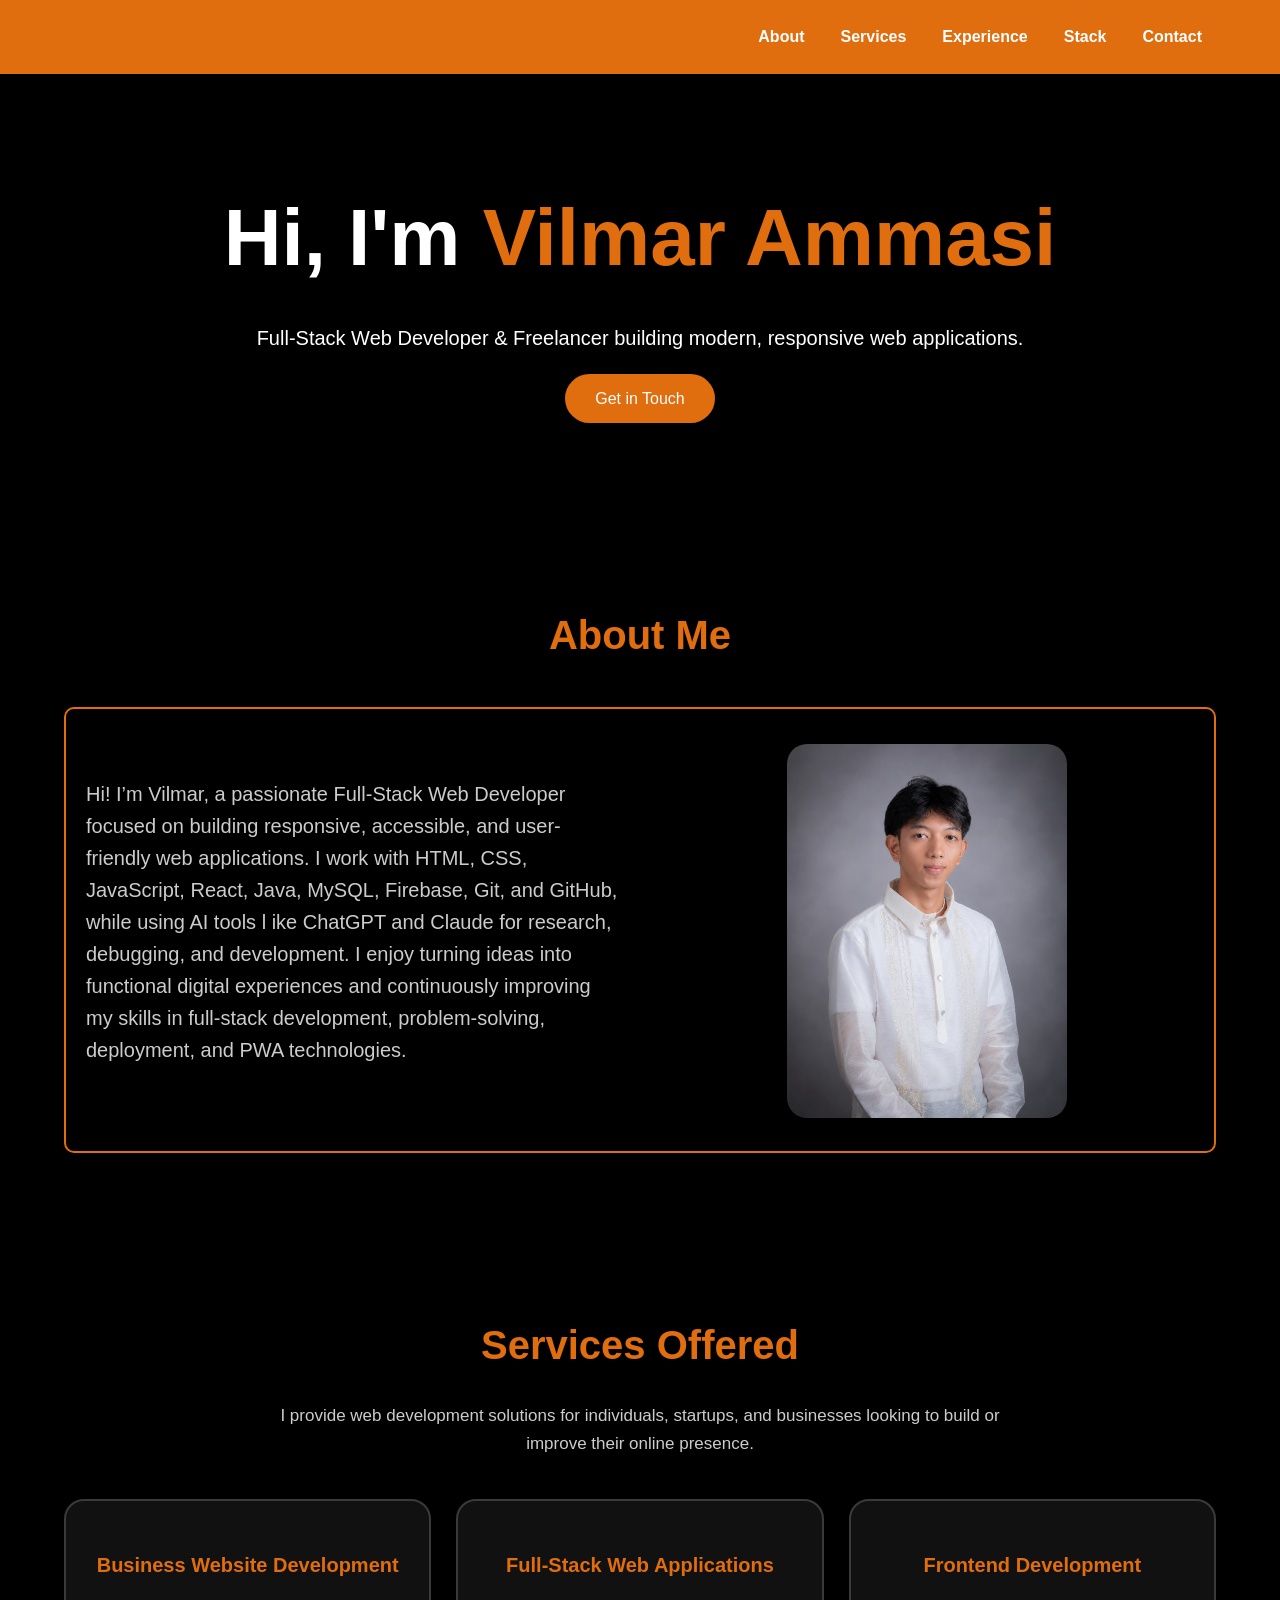
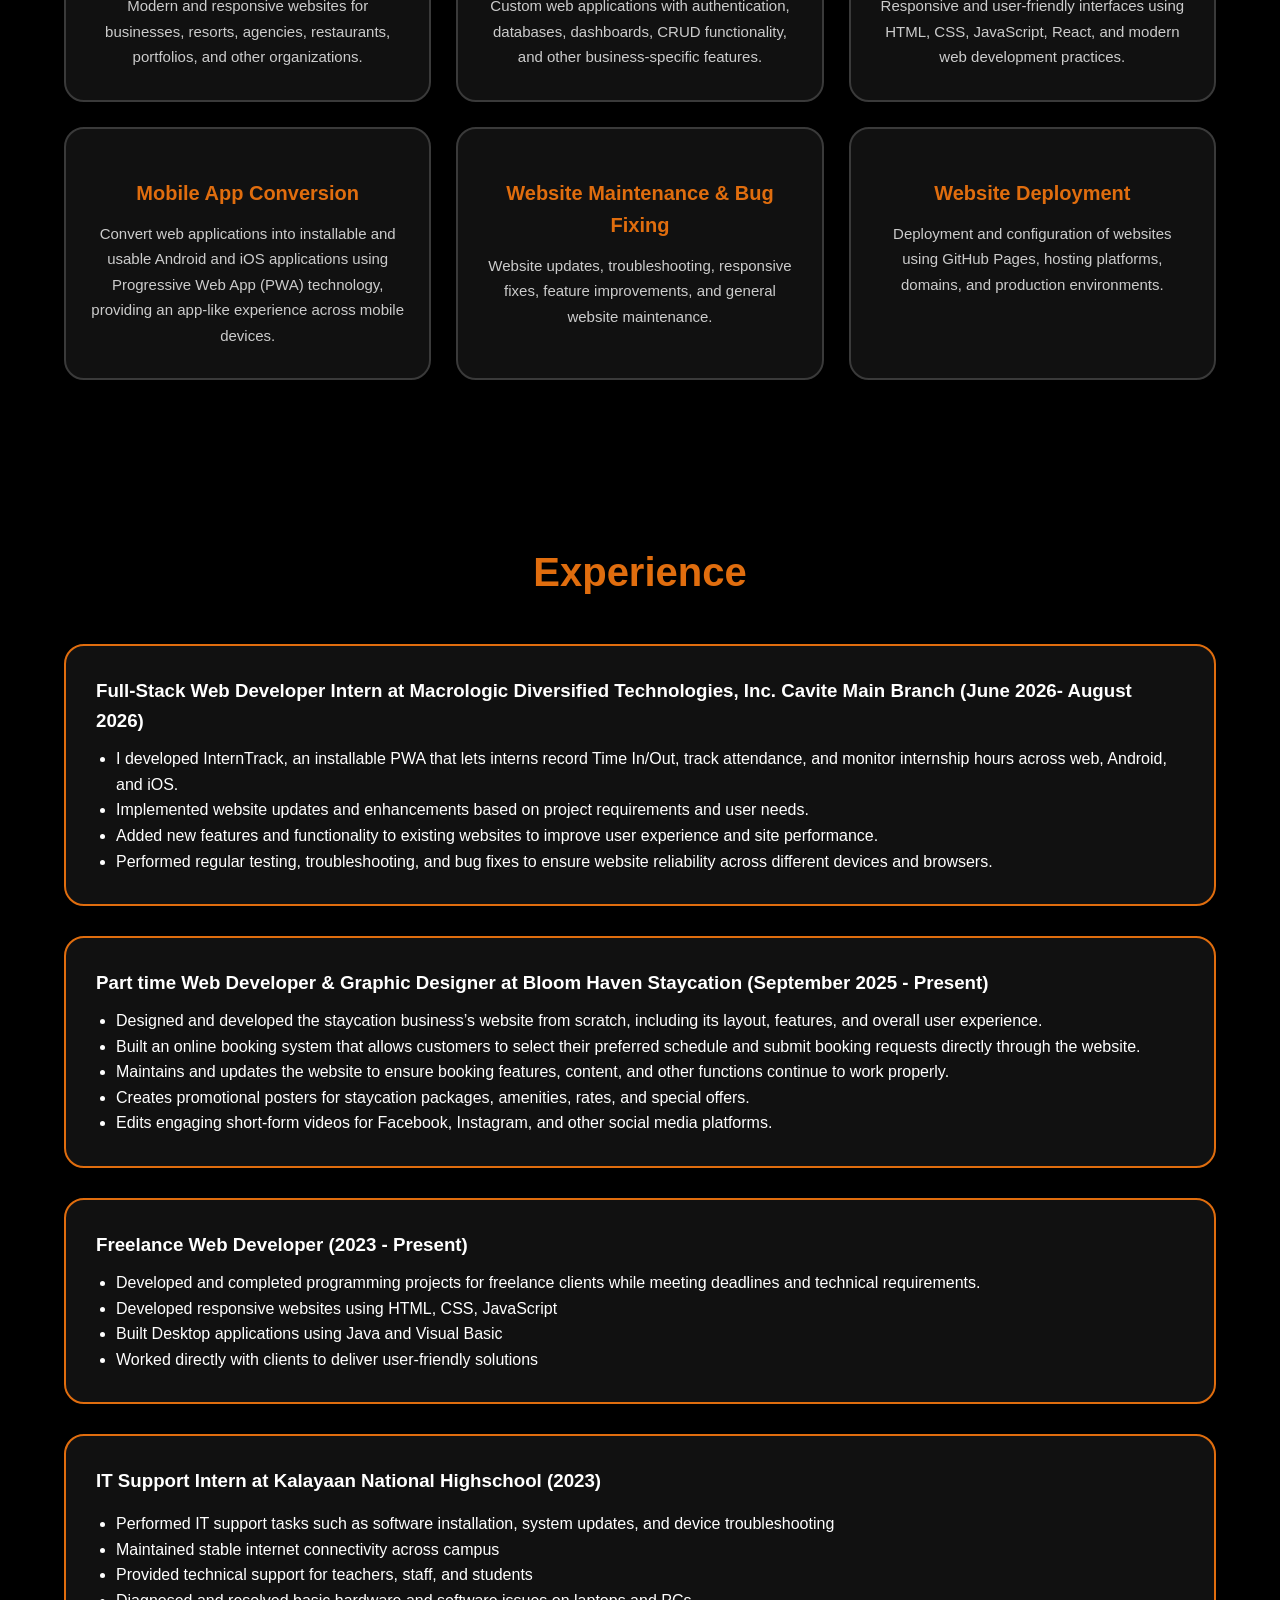
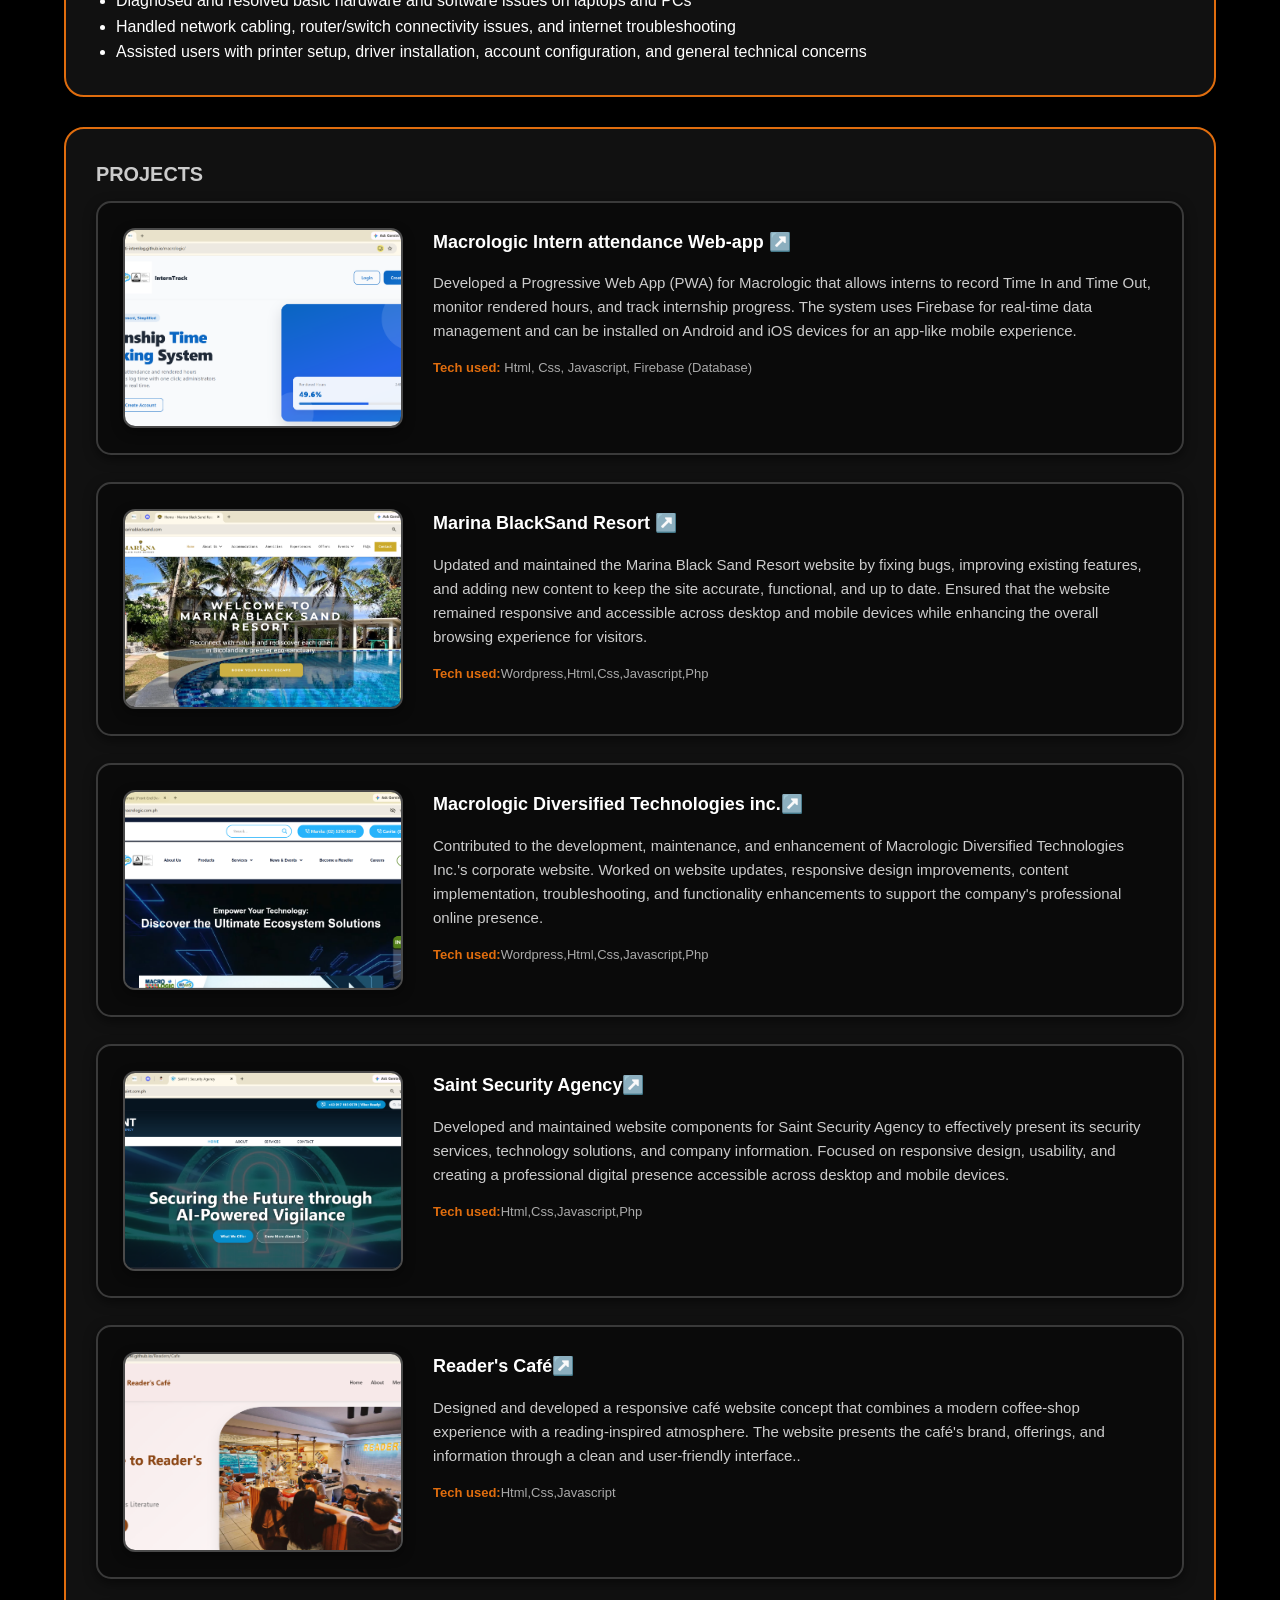
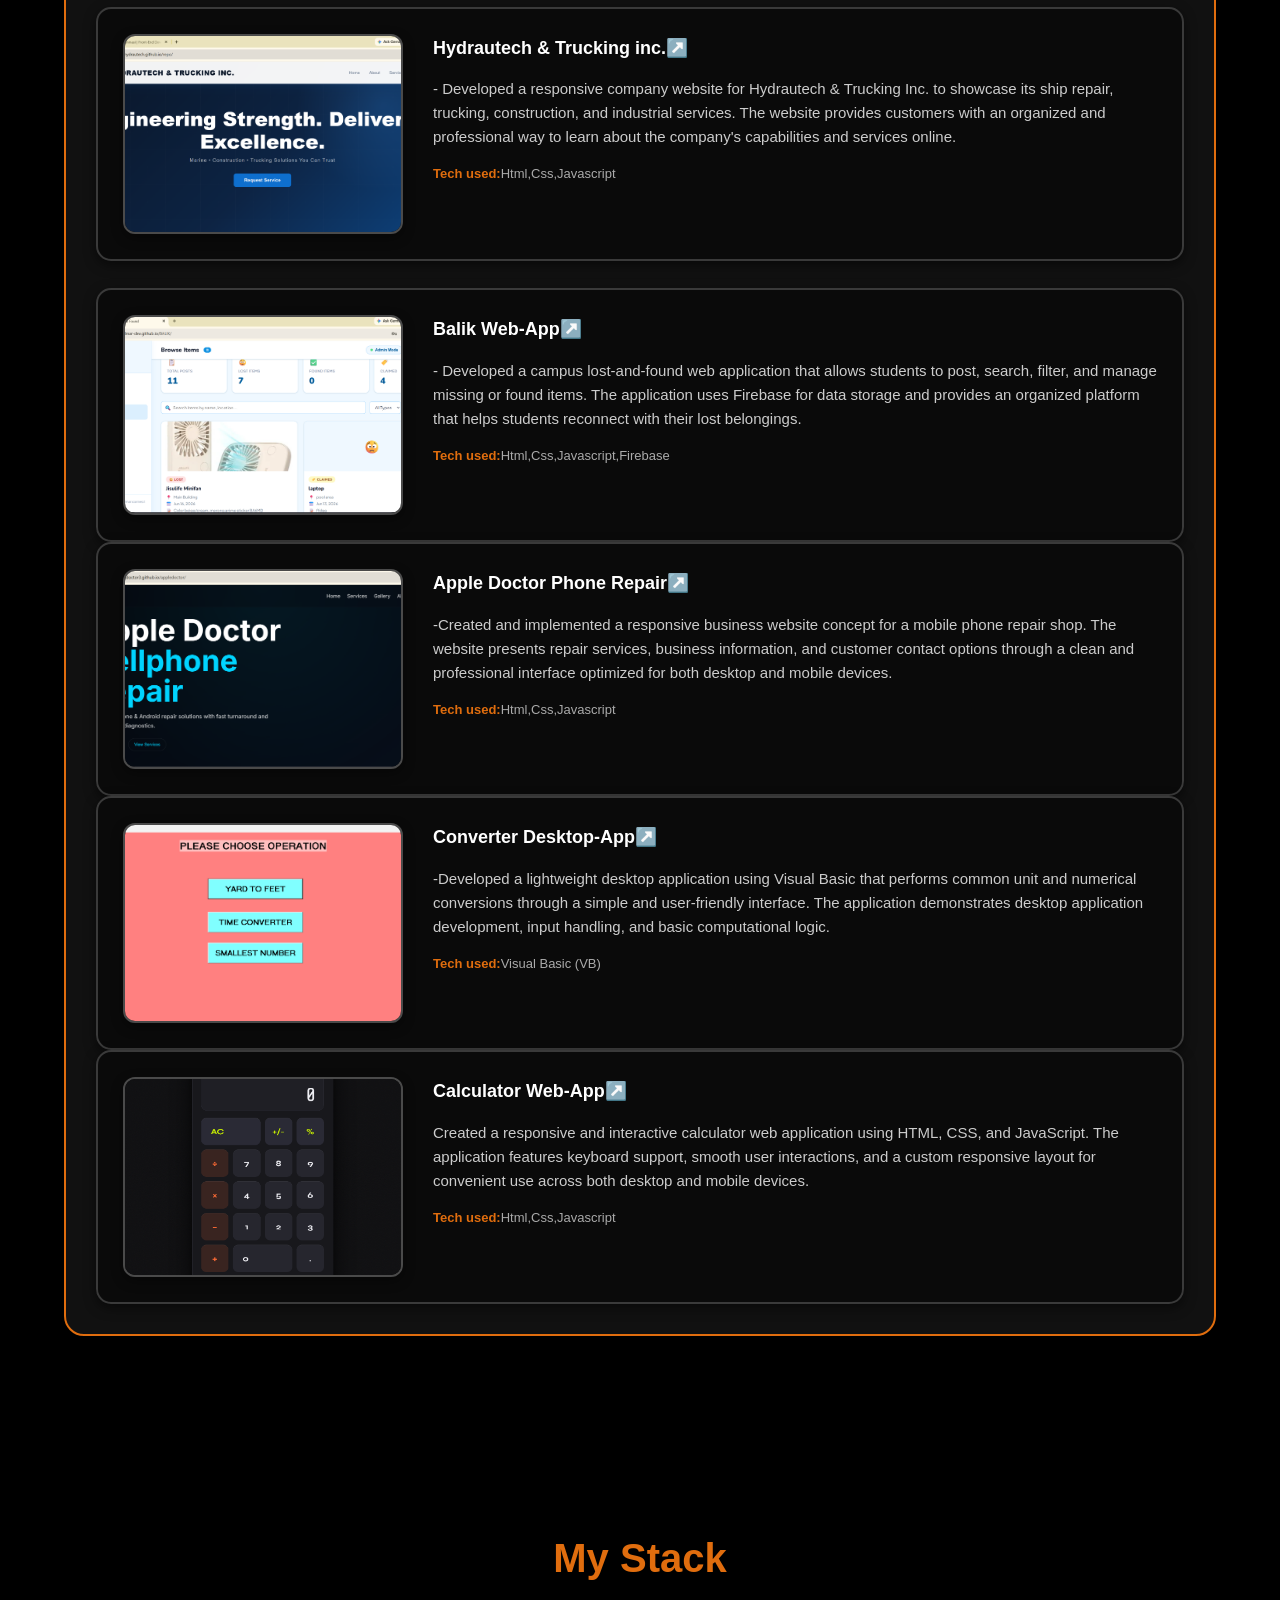
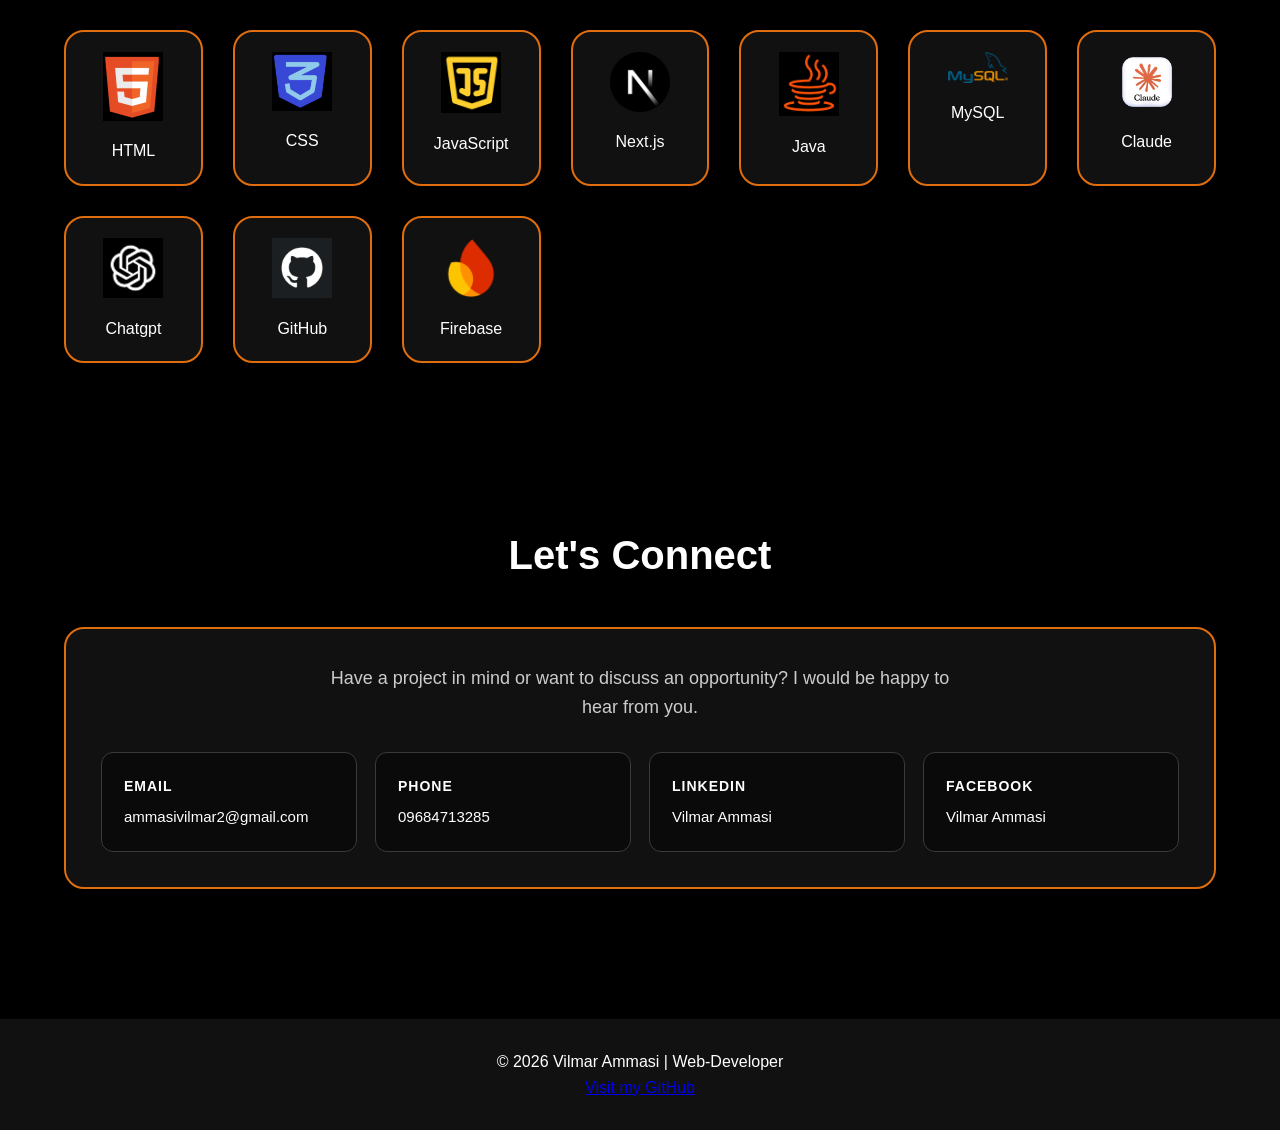
==== index.html @ 22d3e91c "Update index.html" ====
<!DOCTYPE html>
<html lang="en">
<head>
  <meta charset="UTF-8">
  <meta name="viewport" content="width=device-width, initial-scale=1.0">
  <title>Vilmar Ammasi | Full-Stack Web Developer</title>
 <link rel="icon" type="image/png" href="img/favicon1.png"> 

  
  
  <link rel="stylesheet" href="landing.css">




</head>
<body>


<nav>
  <div class="container">
    <button class="menu-toggle" type="button" aria-expanded="false" aria-controls="primary-navigation" aria-label="Open navigation menu">
      <span></span>
      <span></span>
      <span></span>
    </button>

    <ul class="nav-links" id="primary-navigation">
      <li><a href="#about">About</a></li>
      <li> <a href="#services">Services</a></li>
      <li><a href="#experience">Experience</a></li>
      <li><a href="#stack">Stack</a></li>
      <li><a href="#contact">Contact</a></li>
    </ul>
  </div>
</nav>


<section class="hero">
  <div class="container">
    <h1>Hi, I'm <span>Vilmar Ammasi</span></h1>
    <p>
      Full-Stack Web Developer & Freelancer building modern,
      responsive web applications.
    </p>
     <a href="https://mail.google.com/mail/?view=cm&amp;fs=1&amp;to=ammasivilmar2@gmail.com"
       target="_blank"
       rel="noopener noreferrer"
       class="btn">
       Get in Touch
    </a>
  </div>
</section>

<!-- ABOUT -->
<section id="about">
  <div class="container">
    <h2 class="section-title">About Me</h2>

    <div class="about-content">
      <div>
        <p class="intro">
        Hi! I’m Vilmar, a passionate Full-Stack Web Developer focused on building responsive, accessible, and user-friendly 
          web applications. I work with HTML, CSS, JavaScript, React, Java, MySQL, Firebase, Git, and GitHub, while using AI tools l
          ike ChatGPT and Claude for research, debugging, and development. I enjoy turning ideas into functional digital experiences and 
          continuously improving my skills in full-stack development, problem-solving, deployment, and PWA technologies.

        </p>
        <p class="intro">
         <!-- I enjoy solving problems and turning ideas into interactive
          digital experiences. -->
        </p>
      </div>

      <div>
       <!--  <img src="img/obra.jpg" alt="Vilmar"> -->
        
         <img src="img/formalmaayos.png" alt="Vilmar"> 

        
      </div>
    </div>

  </div>  
</section>






<section id="services">
  <div class="container">
    <h2 class="section-title">Services Offered</h2>

    <p class="services-intro">
      I provide web development solutions for individuals, startups, and
      businesses looking to build or improve their online presence.
    </p>

    <div class="services-grid">

      <div class="service-card">
        <div class="service-icon"></div>
        <h3>Business Website Development</h3>
        <p>
          Modern and responsive websites for businesses, resorts, agencies,
          restaurants, portfolios, and other organizations.
        </p>
      </div>

      <div class="service-card">
        <div class="service-icon"></div>
        <h3>Full-Stack Web Applications</h3>
        <p>
          Custom web applications with authentication, databases, dashboards,
          CRUD functionality, and other business-specific features.
        </p>
      </div>

      <div class="service-card">
        <div class="service-icon">  </div>
        <h3>Frontend Development</h3>
        <p>
          Responsive and user-friendly interfaces using HTML, CSS,
          JavaScript, React, and modern web development practices.
        </p>
      </div>

      <div class="service-card">
        <div class="service-icon"></div>
        <h3>Mobile App Conversion</h3>
        <p>
          Convert web applications into installable and usable Android and iOS
           applications using Progressive Web App (PWA) technology, providing an app-like 
           experience across mobile devices.
        </p>
      </div>

      <div class="service-card">
        <div class="service-icon"></div>
        <h3>Website Maintenance & Bug Fixing</h3>
        <p>
          Website updates, troubleshooting, responsive fixes, feature
          improvements, and general website maintenance.
        </p>
      </div>

      <div class="service-card">
        <div class="service-icon"></div>
        <h3>Website Deployment</h3>
        <p>
          Deployment and configuration of websites using GitHub Pages,
          hosting platforms, domains, and production environments.
        </p>
      </div>

    </div>
  </div>
</section>


















  

<!-- EXPERIENCE -->
<section id="experience">
  <div class="container">
    <h2 class="section-title">Experience</h2>




     <div class="card">
      <h3> Full-Stack Web Developer Intern at Macrologic Diversified Technologies, Inc. Cavite Main Branch (June 2026- August 2026)</h3>
      <ul>
        <li>I developed InternTrack, an installable PWA that lets interns record Time In/Out, track attendance, and monitor internship hours across web, Android, and iOS.
</li>
        <li>Implemented website updates and enhancements based on project requirements and user needs.</li>
        <li>Added new features and functionality to existing websites to improve user experience and site performance.</li>
        <li>Performed regular testing, troubleshooting, and bug fixes to ensure website reliability across different devices and browsers.</li>
        
      </ul>
    </div>






     <div class="card">
      <h3>Part time Web Developer & Graphic Designer at Bloom Haven Staycation (September 2025 - Present)</h3>
      <ul>

        <li>Designed and developed the staycation business’s website from scratch, including its layout, features, and overall user experience. </li>
        <li> Built an online booking system that allows customers to select their preferred schedule and submit booking requests directly through the website.</li>
        <li>Maintains and updates the website to ensure booking features, content, and other functions continue to work properly.</li>
        <li> Creates promotional posters for staycation packages, amenities, rates, and special offers.</li>
        <li>Edits engaging short-form videos for Facebook, Instagram, and other social media platforms.</li>
      
      </ul>
    </div>

    

    <div class="card">
      <h3>Freelance Web Developer (2023 - Present)</h3>
      <ul>
        <li> Developed and completed programming projects  for 
          freelance clients while meeting deadlines and technical requirements.</li>
        <li>Developed responsive websites using HTML, CSS, JavaScript</li>
        <li>Built Desktop applications using Java and Visual Basic</li>
        <li>Worked directly with clients to deliver user-friendly solutions</li>
      </ul>
    </div>

    <div class="card">
      <h3>IT Support Intern at Kalayaan National Highschool (2023)</h3>
    <p class="project-description">   <ul>
        <li>Performed IT support tasks such as software installation, system updates, and device troubleshooting</li>
        <li>Maintained stable internet connectivity across campus</li>
        <li>Provided technical support for teachers, staff, and students</li>
        <li>Diagnosed and resolved basic hardware and software issues on laptops and PCs</li>
        <li>Handled network cabling, router/switch connectivity issues, and internet troubleshooting</li>
        <li>Assisted users with printer setup, driver installation, account configuration, and general technical concerns</li>
      
      </ul>
    </p>
    </div>



    <div class="project">
      <h3>PROJECTS  <!-- <p>(Click project title to view)</p></h3> --> </h3>
              

      <ul>



        
  <li class="project-card-item">
    <div class="project-card">
      <a href="https://mdti-internlog.github.io/macrologic/index.html" target="_blank" class="project-image-link">
        <img src="img/macro.png" alt="Macrologic Project" class="project-thumbnail">
      </a>
      <div class="project-content">
        <h4> <a href="https://mdti-internlog.github.io/macrologic/index.html" target="_blank">Macrologic Intern attendance Web-app <span class="link-arrow">↗️</span> </a> </h4>     
        <p class="project-description">Developed a Progressive Web App (PWA) for Macrologic that allows interns to record Time In and Time Out, monitor 
          rendered hours, and track internship progress. The system uses Firebase for real-time data management and can be installed on Android and iOS 
          devices for an app-like mobile experience.</p>
        <p class="tech-used"><strong>Tech used:</strong> Html, Css, Javascript, Firebase (Database)</p>
      </div>
    </div>
  </li>




<br>
         
  <li class="project-card-item">
    <div class="project-card">
      <a href="https://www.marinablacksand.com/" target="_blank" class="project-image-link">
        <img src="img/marina.png" alt="Macrologic Project" class="project-thumbnail">
      </a>
      <div class="project-content">
        <h4> <a href="https://www.marinablacksand.com/" target="_blank">Marina BlackSand Resort <span class="link-arrow">↗️</span> </a> </h4>     
        <p class="project-description"> Updated and maintained the Marina Black Sand Resort website by fixing bugs, improving existing features, and 
          adding new content to keep the site accurate, functional, and up to date. Ensured that the website remained responsive and accessible across desktop 
          and mobile devices while enhancing the overall browsing experience for visitors.</p>
        <p class="tech-used"><strong>Tech used:</strong>Wordpress,Html,Css,Javascript,Php</p>
      </div>
    </div>
  </li>

<br>


 <li class="project-card-item">
    <div class="project-card">
      <a href="https://www.macrologic.com.ph" target="_blank" class="project-image-link">
        <img src="img/macrologic.png" alt="Macrologic Project" class="project-thumbnail">
      </a>
      <div class="project-content">
        <h4> <a href="https://www.macrologic.com.ph/" target="_blank">Macrologic Diversified Technologies inc.<span class="link-arrow">↗️</span> </a> </h4>     
        <p class="project-description"> Contributed to the development, maintenance, and enhancement of Macrologic 
          Diversified Technologies Inc.'s corporate website. Worked on website updates, responsive design improvements, 
          content implementation, troubleshooting, and functionality enhancements to support the company's professional online presence.</p>
        <p class="tech-used"><strong>Tech used:</strong>Wordpress,Html,Css,Javascript,Php</p>
      </div>
    </div>
  </li>

<br>





<li class="project-card-item">
    <div class="project-card">
       <a href="https://saint.com.ph/" target="_blank" class="project-image-link">
        <img src="img/saint.png" alt="Macrologic Project" class="project-thumbnail">
      </a>
      <div class="project-content">
        <h4> <a href="https://saint.com.ph/" target="_blank">Saint Security Agency<span class="link-arrow">↗️</span> </a> </h4>     
        <p class="project-description"> Developed and maintained website components for Saint Security Agency to effectively present 
          its security services, technology solutions, and company information. Focused on responsive design, usability, and creating a 
          professional digital presence accessible across desktop and mobile devices.</p>
        <p class="tech-used"><strong>Tech used:</strong>Html,Css,Javascript,Php</p>
      </div>
    </div>
  </li>

<br>




<li class="project-card-item">
    <div class="project-card">
       <a href="https://readerscafe.github.io/Readers/Cafe" target="_blank" class="project-image-link">
        <img src="img/readers.png" alt="Macrologic Project" class="project-thumbnail">
      </a>
      <div class="project-content">
        <h4> <a href="https://readerscafe.github.io/Readers/Cafe" target="_blank">Reader's Café<span class="link-arrow">↗️</span> </a> </h4>     
        <p class="project-description">Designed and developed a responsive café website concept that combines a modern coffee-shop experience 
          with a reading-inspired atmosphere. The website presents the café's brand, offerings, and information through 
          a clean and user-friendly interface..</p>
        <p class="tech-used"><strong>Tech used:</strong>Html,Css,Javascript</p>
      </div>
    </div>
  </li>

<br>











<li class="project-card-item">
    <div class="project-card">
     <a href="https://hydrautech.github.io/repo/" target="_blank" class="project-image-link">
        <img src="img/hydro.png" alt="Macrologic Project" class="project-thumbnail">
      </a>
      <div class="project-content">
        <h4> <a href="https://hydrautech.github.io/repo/" target="_blank">Hydrautech & Trucking inc.<span class="link-arrow">↗️</span> </a> </h4>     
        <p class="project-description"> - Developed a responsive company website for Hydrautech & Trucking Inc. to showcase its ship repair, trucking, construction, 
          and industrial services. The website provides customers with an organized and professional way to 
          learn about the company's capabilities and services online.
</p>
        <p class="tech-used"><strong>Tech used:</strong>Html,Css,Javascript</p>
      </div>
    </div>
  </li>




<br>



<li class="project-card-item">
    <div class="project-card">
<a href="https://vilmar-dev.github.io/BALIK/" target="_blank" class="project-image-link">        <img src="img/balik.png" alt="Macrologic Project" class="project-thumbnail">
      </a>
      <div class="project-content">
        <h4> <a href="https://vilmar-dev.github.io/BALIK/" target="_blank">Balik Web-App<span class="link-arrow">↗️</span> </a> </h4>     
        <p class="project-description"> - Developed a campus lost-and-found web application that allows 
          students to post, search, filter, and manage missing or found items. The application uses Firebase for data 
          storage and provides an organized platform that helps students reconnect with their lost belongings.
           
</p>
        <p class="tech-used"><strong>Tech used:</strong>Html,Css,Javascript,Firebase</p>
      </div>
    </div>
  </li>



         


      

        

        

        



        
<li class="project-card-item">
    <div class="project-card">
<a href="https://appledoctor3.github.io/appledoctor/" target="_blank" class="project-image-link">    
      <img src="img/apple.png" alt="Macrologic Project" class="project-thumbnail">
      </a>
      <div class="project-content">
        <h4> <a href="https://appledoctor3.github.io/appledoctor/" target="_blank">Apple Doctor Phone Repair<span class="link-arrow">↗️</span> </a> </h4>     
        <p class="project-description"> -Created and implemented a responsive business website concept for a mobile phone repair shop. 
          The website presents repair services, business information, and customer contact options through a clean and professional interface 
          optimized for both desktop and mobile devices.
</p>
        <p class="tech-used"><strong>Tech used:</strong>Html,Css,Javascript</p>
      </div>
    </div>
  </li>


        







  <li class="project-card-item">
    <div class="project-card">
<a href="img/Converter.exe" target="_blank" class="project-image-link">    
      <img src="img/Converter..png" alt="Macrologic Project" class="project-thumbnail">
      </a>
      <div class="project-content">
        <h4> <a href="img/Converter.exe" target="_blank">Converter Desktop-App<span class="link-arrow">↗️</span> </a> </h4>     
        <p class="project-description"> -Developed a lightweight desktop application using Visual Basic that performs 
          common unit and numerical conversions through a simple and user-friendly interface. The application demonstrates 
          desktop application development, input handling, and basic computational logic.<br>

</p>
        <p class="tech-used"><strong>Tech used:</strong>Visual Basic (VB)</p>
      </div>
    </div>
  </li>


         
      
      


<li class="project-card-item">
    <div class="project-card">
<a href="https://vilmar-dev.github.io/CALCULATOR-WEB-APP/" target="_blank" class="project-image-link">    
      <img src="img/calcu.png" alt="Macrologic Project" class="project-thumbnail">
      </a>
      <div class="project-content">
        <h4> <a href="https://vilmar-dev.github.io/CALCULATOR-WEB-APP/" target="_blank">Calculator Web-App<span class="link-arrow">↗️</span> </a> </h4>     
        <p class="project-description"> Created a responsive and interactive calculator web application using HTML, CSS, and JavaScript. 
          The application features keyboard support, smooth user interactions, and a custom responsive layout for convenient use across 
          both desktop and mobile devices.
</p>
        <p class="tech-used"><strong>Tech used:</strong>Html,Css,Javascript</p>
      </div>
    </div>
  </li>






         
  
        
     

      
        
      </ul>
    </div>

  </div>




  

  </ul>

</div>

</section>




<!-- STACK -->
<section id="stack">
  <div class="container">
    <h2 class="section-title">My Stack</h2>

    <div class="stack-grid">

      <div class="stack-item">
        <img src="img/html.PNG" alt="">
        <p>HTML</p>
      </div>

      <div class="stack-item">
        <img src="img/css.PNG" alt="">
        <p>CSS</p>
      </div>

      <div class="stack-item">
        <img src="img/javascript.PNG" alt="">
        <p>JavaScript</p>
      </div>

      <div class="stack-item">
        <img src="img/nextj.png" alt="">
        <p>Next.js</p>
      </div>

      <div class="stack-item">
        <img src="img/java.PNG" alt="">
        <p>Java</p>
      </div>

      <div class="stack-item">
        <img src="img/mysql.png" alt="">
        <p>MySQL</p>
      </div>




    <div class="stack-item">
        <img src="img/claude.png" alt="">
        <p>Claude</p>
      </div>

      
    <div class="stack-item">
        <img src="img/chatgpts.jpg" alt="">
        <p>Chatgpt</p>
      </div>

 <div class="stack-item">
        <img src="img/github.png" target="_blank" alt="">
        <p>GitHub</p>
      </div>


      <div class="stack-item">
        <img src="img/firebase.webp" alt="">
        <p>Firebase</p>
      </div>


      

    </div>
  </div>
</section>

<!-- CONTACT -->
<section id="contact">
  <div class="container">
    <h2 class="section-title">Let's Connect</h2>
    <div class="contact-content">
      <p class="contact-intro">Have a project in mind or want to discuss an opportunity? I would be happy to hear from you.</p>

      <div class="contact-grid">
        <a class="contact-item" href="https://mail.google.com/mail/?view=cm&amp;fs=1&amp;to=ammasivilmar2@gmail.com" target="_blank" rel="noopener noreferrer">
          <span class="contact-label">Email</span>
          <span class="contact-value">ammasivilmar2@gmail.com</span>
        </a>

        <a class="contact-item" href="tel:09684713285">
          <span class="contact-label">Phone</span>
          <span class="contact-value">09684713285</span>
        </a>

        <a class="contact-item" href="https://www.linkedin.com/in/vilmar-ammasi-b28442345?utm_source=share_via&utm_content=profile&utm_medium=member_android" target="_blank" rel="noopener noreferrer">
          <span class="contact-label">LinkedIn</span>
          <span class="contact-value">Vilmar Ammasi</span>
        </a>

        <a class="contact-item" href="https://www.facebook.com/share/1D6U6CLig3/" target="_blank" rel="noopener noreferrer">
          <span class="contact-label">Facebook</span>
          <span class="contact-value">Vilmar Ammasi</span>
        </a>
      </div>
    </div>
  </div>
</section>

<footer>
  <p>© 2026 Vilmar Ammasi | Web-Developer</p>
<a href="https://github.com/vilmar-dev" target="_blank">Visit my GitHub</a></footer>


  <script>

const observer = new IntersectionObserver((entries) => {
  entries.forEach((entry) => {
    if(entry.isIntersecting){
      entry.target.classList.add("show");
    }
  });
});

const hiddenElements = document.querySelectorAll(
  ".card, .project, .stack-item, .about-content"
);

hiddenElements.forEach((el) => observer.observe(el));



document.querySelectorAll('a[href^="#"]').forEach(anchor => {
  anchor.addEventListener("click", function(e) {
    e.preventDefault();

    document.querySelector(this.getAttribute("href"))
      .scrollIntoView({
        behavior: "smooth"
      });
  });
});

const menuToggle = document.querySelector(".menu-toggle");
const navLinks = document.querySelector(".nav-links");
const menuBars = menuToggle.querySelectorAll("span");

function setMenuIcon(isOpen) {
  menuBars.forEach(bar => {
    bar.style.display = isOpen ? "none" : "block";
  });
  menuBars[0].style.transform = isOpen ? "translateY(7px) rotate(45deg)" : "none";
  menuBars[0].style.setProperty("opacity", isOpen ? "0" : "1", "important");
  menuBars[1].style.setProperty("opacity", isOpen ? "0" : "1", "important");
  menuBars[2].style.transform = isOpen ? "translateY(-7px) rotate(-45deg)" : "none";
  menuBars[2].style.setProperty("opacity", isOpen ? "0" : "1", "important");
}

menuToggle.addEventListener("click", () => {
  const isOpen = navLinks.classList.toggle("open");
  menuToggle.setAttribute("aria-expanded", isOpen);
  menuToggle.setAttribute("aria-label", isOpen ? "Close navigation menu" : "Open navigation menu");
  setMenuIcon(isOpen);
});

navLinks.querySelectorAll("a").forEach(link => {
  link.addEventListener("click", () => {
    navLinks.classList.remove("open");
    menuToggle.setAttribute("aria-expanded", "false");
    menuToggle.setAttribute("aria-label", "Open navigation menu");
    setMenuIcon(false);
  });
});

document.addEventListener("click", event => {
  if (!event.target.closest("nav") && navLinks.classList.contains("open")) {
    navLinks.classList.remove("open");
    menuToggle.setAttribute("aria-expanded", "false");
    menuToggle.setAttribute("aria-label", "Open navigation menu");
    setMenuIcon(false);
  }
});
</script>
</body>
</html>
---- landing.css ----
/* RESET */


.arrow-button {
    display: inline-flex;
    align-items: center;
    justify-content: center;
    width: 45px;
    height: 45px;
    background: white;
    color: orange;
    border-radius: 50%;
    font-size: 30px;
    text-decoration: none;
}






* {
  margin: 0;
  padding: 0;
  box-sizing: border-box;
}

html,
body {
  width: 100%;
  max-width: 100%;
  overflow-x: hidden;
}

/* GLOBAL */
body {
  font-family: Arial, Helvetica, sans-serif;
  background: #000;
  color: #fff;
  line-height: 1.6;
}

.container {
  width: min(90%, 1200px);
  max-width: 1200px;
  margin: auto;
}

/* NAVIGATION */
nav {
  position: sticky;
  top: 0;
  z-index: 10;
  background: rgb(224,109,14);
  padding: 16px 0;
  box-shadow: 0 4px 14px rgba(0, 0, 0, 0.25);
}

nav .container {
  display: flex;
  align-items: center;
  justify-content: flex-end;
}

.logo {
  font-size: 24px;
}

.nav-links {
  list-style: none;
  display: flex;
  align-items: center;
  gap: 8px;
}

.nav-links a {
  display: block;
  padding: 8px 14px;
  text-decoration: none;
  color: white;
  font-weight: bold;
  border-radius: 6px;
  transition: background 0.2s ease, color 0.2s ease;
  font-size: 16px;
}

/* .nav-links a:hover {
  color: black;
  font-size: 25px;
  transition: 0.5s;
} */

.nav-links a:hover {
  color: #000;
  background: rgba(255, 255, 255, 0.22);
}

.menu-toggle {
  display: none;
  position: relative;
  width: 44px;
  height: 40px;
  padding: 8px;
  border: 1px solid rgba(255, 255, 255, 0.6);
  border-radius: 6px;
  background: transparent;
  cursor: pointer;
}

.menu-toggle span {
  display: block;
  width: 24px;
  height: 2px;
  margin: 5px auto;
  background: #fff;
  transition: transform 0.2s ease, opacity 0.2s ease;
}

button.menu-toggle[aria-expanded="true"] > span:nth-child(1) {
  opacity: 0;
}

button.menu-toggle[aria-expanded="true"] > span:nth-child(2) {
  opacity: 0;
}

button.menu-toggle[aria-expanded="true"] > span:nth-child(3) {
  opacity: 0;
}

button.menu-toggle[aria-expanded="true"]::before {
  content: "X";
  position: absolute;
  inset: 0;
  display: grid;
  place-items: center;
  color: #fff;
  font-size: 30px;
  line-height: 1;
}

.hero {
  text-align: center;
  padding: 100px 20px;
}

.hero h1 {
  font-size: clamp(40px, 8vw, 80px);
}

.hero span {
  color: rgb(224,109,14);
}

.hero p {
  margin: 20px 0;
  font-size: clamp(16px, 3vw, 20px);
}

.btn {
  display: inline-block;
  padding: 12px 30px;
  background: rgb(224,109,14);
  color: white;
  text-decoration: none;
  border-radius: 50px;
  transition: 0.3s;
}

.btn:hover {
  background: rgb(255,140,0);
}

/* SECTIONS */
section {
  padding: clamp(56px, 8vw, 80px) 0;
}

.section-title {
  text-align: center;
  margin-bottom: 40px;
  font-size: clamp(28px, 5vw, 40px);
  color: rgb(224,109,14);
}

/* ABOUT */
.about-content {
  display: grid;
  grid-template-columns: 1fr 1fr;
  min-width: 0;
  gap: 40px;
  align-items: center;
  border: 2px solid rgb(224,109,14);
  border-radius: 10px;
  margin: 0;
  padding: 20px;
    color: #ccc;
  font-size: 17px;
}
.intro {
  margin: 0 0 16px;
  font-size: clamp(16px, 2vw, 20px);
}

.about-content img {
  display: block;
  width: min(100%, 280px);
  border-radius: 20px;
  margin: 15px auto 13px;

}

.about-content img:hover {
 /* content: url(img/shy.png); */

  content: url(img/formalwacky.png); 
  
  cursor: pointer;
  transition: 0.5s;
  }

/* EXPERIENCE */
.card {
  background: #111;
  padding: 30px;
  border-radius: 20px;
  margin-bottom: 30px;
  border: 2px solid rgb(224,109,14);
}

.card h3 {
  margin-bottom: 10px;
}

.card ul {
  padding-left: 20px;
  
}



.project {
  max-width: 100%;
  overflow: hidden;
  background: #111;
  padding: 30px;
  border-radius: 20px;
  margin-bottom: 30px;
  border: 2px solid rgb(224,109,14);
  color: #ccc;
  font-size: 17px;
}

.project h3 {
  margin-bottom: 10px;
}

.project ul {
  padding-left: 0;
}



.project a {
  color: white;          
  text-decoration: none; 
}

.project a:hover {
  color: rgb(224,109,14); 
  transition: 0.5s;
}




/* STACK */
.stack-grid {
  display: grid;
  grid-template-columns: repeat(auto-fit, minmax(120px, 1fr));
  gap: 30px;
  text-align: center;
}

.stack-item {
  background: #111;
  padding: 20px;
  border-radius: 20px;
  border: 2px solid rgb(224,109,14);
  transition: 0.3s;
}

.stack-item:hover {
  transform: translateY(-5px);
}

.stack-item img {
  width: 60px;
  margin-bottom: 10px;
}

/* CONTACT */
.contact-content {
  background: #111;
  padding: 35px;
  border: 2px solid rgb(224,109,14);
  border-radius: 20px;
}

.contact-intro {
  max-width: 650px;
  margin: 0 auto 30px;
  color: #ccc;
  text-align: center;
  font-size: 18px;
}

.contact-grid {
  display: grid;
  grid-template-columns: repeat(auto-fit, minmax(210px, 1fr));
  gap: 18px;
}

.contact-item {
  display: flex;
  flex-direction: column;
  gap: 8px;
  min-width: 0;
  padding: 22px;
  background: #0a0a0a;
  border: 1px solid #3a3a3a;
  border-radius: 12px;
  color: white;
  text-decoration: none;
  transition: 0.3s;
}

.contact-item:hover {
  border-color: rgb(224,109,14);
  transform: translateY(-4px);
}

.contact-label {
  color: rgb(224,109,14);
  font-size: 14px;
  font-weight: bold;
  text-transform: uppercase;
  letter-spacing: 1px;
}

#contact .section-title,
#contact .contact-label {
  color: #fff;
}

.contact-value {
  overflow-wrap: anywhere;
  color: #fff;
  font-size: 15px;
}

/* PROJECT CARD LAYOUT */
.project-card-item {
  max-width: 100%;
  list-style: none;
}

.project-card {
  width: 100%;
  min-width: 0;
  display: flex;
  flex-wrap: wrap;
  gap: 30px;
  align-items: flex-start;
  background: #0a0a0a;
  padding: 25px;
  border-radius: 15px;
  border: 2px solid #3a3a3a;
  box-shadow: 0 4px 12px rgba(0,0,0,0.5);
  transition: all 0.3s ease;
}

.project-card:hover {
  border-color: rgb(224,109,14);
  box-shadow: 0 6px 20px rgba(224,109,14, 0.2);
}

.project-image-link {
  display: inline-block;
  width: 280px;
  flex: 0 1 280px;
  text-decoration: none;
}

.project-thumbnail {
  display: block;
  width: 100%;
  height: auto;
  aspect-ratio: 1.4;
  object-fit: cover;
  border-radius: 12px;
  border: 2px solid #4a4a4a;
  box-shadow: 0 4px 12px rgba(0,0,0,0.4);
  transition: all 0.4s ease;
  cursor: pointer;
}

.project-thumbnail:hover {
  transform: scale(1.05);
  box-shadow: 0 8px 20px rgba(224,109,14, 0.3);
  border-color: rgb(224,109,14);
}

.project-content {
  min-width: 0;
  flex: 1;
}

.project-content img,
.project-content video,
.project-content iframe {
  max-width: 100%;
}

.project-content h4 {
  margin-bottom: 15px;
  color: #fff;
  font-size: 18px;
}

.project-content h4 a {
  color: #fff;
  text-decoration: none;
  transition: color 0.3s;
}

.project-content h4 a:hover {
  color: rgb(224,109,14);
}

.project-description {
  margin-bottom: 15px;
  color: #ccc;
  font-size: 15px;
  line-height: 1.6;
}

.tech-used {
  color: #aaa;
  font-size: 13px;
}

.tech-used strong {
  color: rgb(224,109,14);
}

/* FOOTER */
footer {
  text-align: center;
  padding: 30px;
  background: #111;
  margin-top: 50px;
}

/* MOBILE */
@media (max-width: 768px) {

  nav .container {
    position: relative;
    width: calc(100% - 32px);
  }

  .menu-toggle {
    display: block;
    position: absolute;
    top: 0;
    right: 8px;
  }

  .nav-links {
    display: none;
    flex-direction: column;
    align-items: stretch;
    gap: 4px;
    width: 100%;
    padding-top: 56px;
  }

  .nav-links.open {
    display: flex;
  }

  .nav-links a {
    padding: 11px 14px;
    text-align: center;
    background: rgba(0, 0, 0, 0.12);
  }

  .about-content {
    grid-template-columns: 1fr;
  }

  .project-card {
    flex-direction: column;
    gap: 12px;
    padding: 18px;
  }

  .project-image-link {
    width: 100%;
    flex: 0 0 auto;
  }

  .contact-content {
    padding: 25px 18px;
  }

  .contact-intro {
    font-size: 16px;
  }

}

@media (max-width: 480px) {
  .container {
    width: min(92%, 1200px);
  }

  .hero {
    padding: 72px 12px;
  }

  .hero h1 {
    font-size: clamp(34px, 11vw, 52px);
  }

  .stack-grid,
  .contact-grid {
    grid-template-columns: 1fr 1fr;
    gap: 12px;
  }

  .stack-item {
    padding: 16px 10px;
  }

  .stack-item img {
    max-width: 52px;
  }

  .contact-item {
    padding: 16px 12px;
  }

  footer {
    padding: 24px 12px;
  }
}







/*added css */



/* SCROLL ANIMATION */
.card,
.project,
.stack-item,
.about-content {
  opacity: 0;
  transform: translateY(60px);
  transition: all 1s ease;
}

.show {
  opacity: 1;
  transform: translateY(0);
}


/* HERO ANIMATION */
.hero h1 {
  animation: slideDown 1s ease;
}

.hero p {
  animation: fadeIn 2s ease;
}

.btn {
  animation: fadeIn 3s ease;
}


/* FLOATING IMAGE */
 /*.about-content img {
  animation: float 1s ease-out;
} */


/* STACK HOVER */
.stack-item:hover {
  transform: translateY(-6px);
  box-shadow: 0 0 20px rgb(224,109,14);
}


/* PROJECT CARD HOVER */
.card:hover,
.project:hover {
  transform: translateY(-4px);
  transition: 0.4s;
  box-shadow: 0 0 20px rgba(224,109,14,0.5);
}


/* KEYFRAMES */
@keyframes slideDown {
  from {
    opacity: 0;
    transform: translateY(-80px);
  }

  to {
    opacity: 1;
    transform: translateY(0);
  }
}

@keyframes fadeIn {
  from {
    opacity: 0;
  }

  to {
    opacity: 1;
  }
}

/* MAKE IMAGE VISIBLE BY DEFAULT */
.about-content {
  opacity: 1 !important;
  transform: translateY(0) !important;
}

@keyframes float {
  0% {
    transform: translateY(0px);
  }

  50% {
    transform: translateY(-15px);
  }

  100% {
    transform: translateY(0px);
  }
}







.link-arrow {
  display: inline-block;
  animation: arrowMove 1s ease-in-out infinite;
}

@keyframes arrowMove {
  0%, 100% {
    transform: translate(0, 0);
  }

  50% {
    transform: translate(4px, -4px);
  }
}









.move-down {
  display: inline-block;
  animation: moveUpDown 1s ease-in-out infinite;
}

@keyframes moveUpDown {
  0%, 100% {
    transform: translateY(3px);
  }

  50% {
    transform: translateY(-3px);
  }
}



















/*css added */


/* SERVICES */
.services-intro {
  max-width: 750px;
  margin: -15px auto 40px;
  text-align: center;
  color: #ccc;
  font-size: 17px;
  line-height: 1.7;
}

.services-grid {
  display: grid;
  grid-template-columns: repeat(3, 1fr);
  gap: 25px;
}

.service-card {
  background: #111;
  border: 2px solid #3a3a3a;
  border-radius: 20px;
  padding: 30px 25px;
  text-align: center;
  transition: transform 0.3s ease,
              border-color 0.3s ease,
              box-shadow 0.3s ease;
}

.service-card:hover {
  transform: translateY(-7px);
  border-color: rgb(224, 109, 14);
  box-shadow: 0 8px 25px rgba(224, 109, 14, 0.25);
}

.service-icon {
  font-size: 42px;
  margin-bottom: 18px;
}

.service-card h3 {
  color: rgb(224, 109, 14);
  margin-bottom: 12px;
  font-size: 20px;
}

.service-card p {
  color: #ccc;
  font-size: 15px;
  line-height: 1.7;
}


/* TABLET */
@media (max-width: 900px) {
  .services-grid {
    grid-template-columns: repeat(2, 1fr);
  }
}


/* MOBILE */
@media (max-width: 600px) {
  .services-grid {
    grid-template-columns: 1fr;
  }

  .service-card {
    padding: 25px 20px;
  }

  .services-intro {
    font-size: 16px;
  }
}
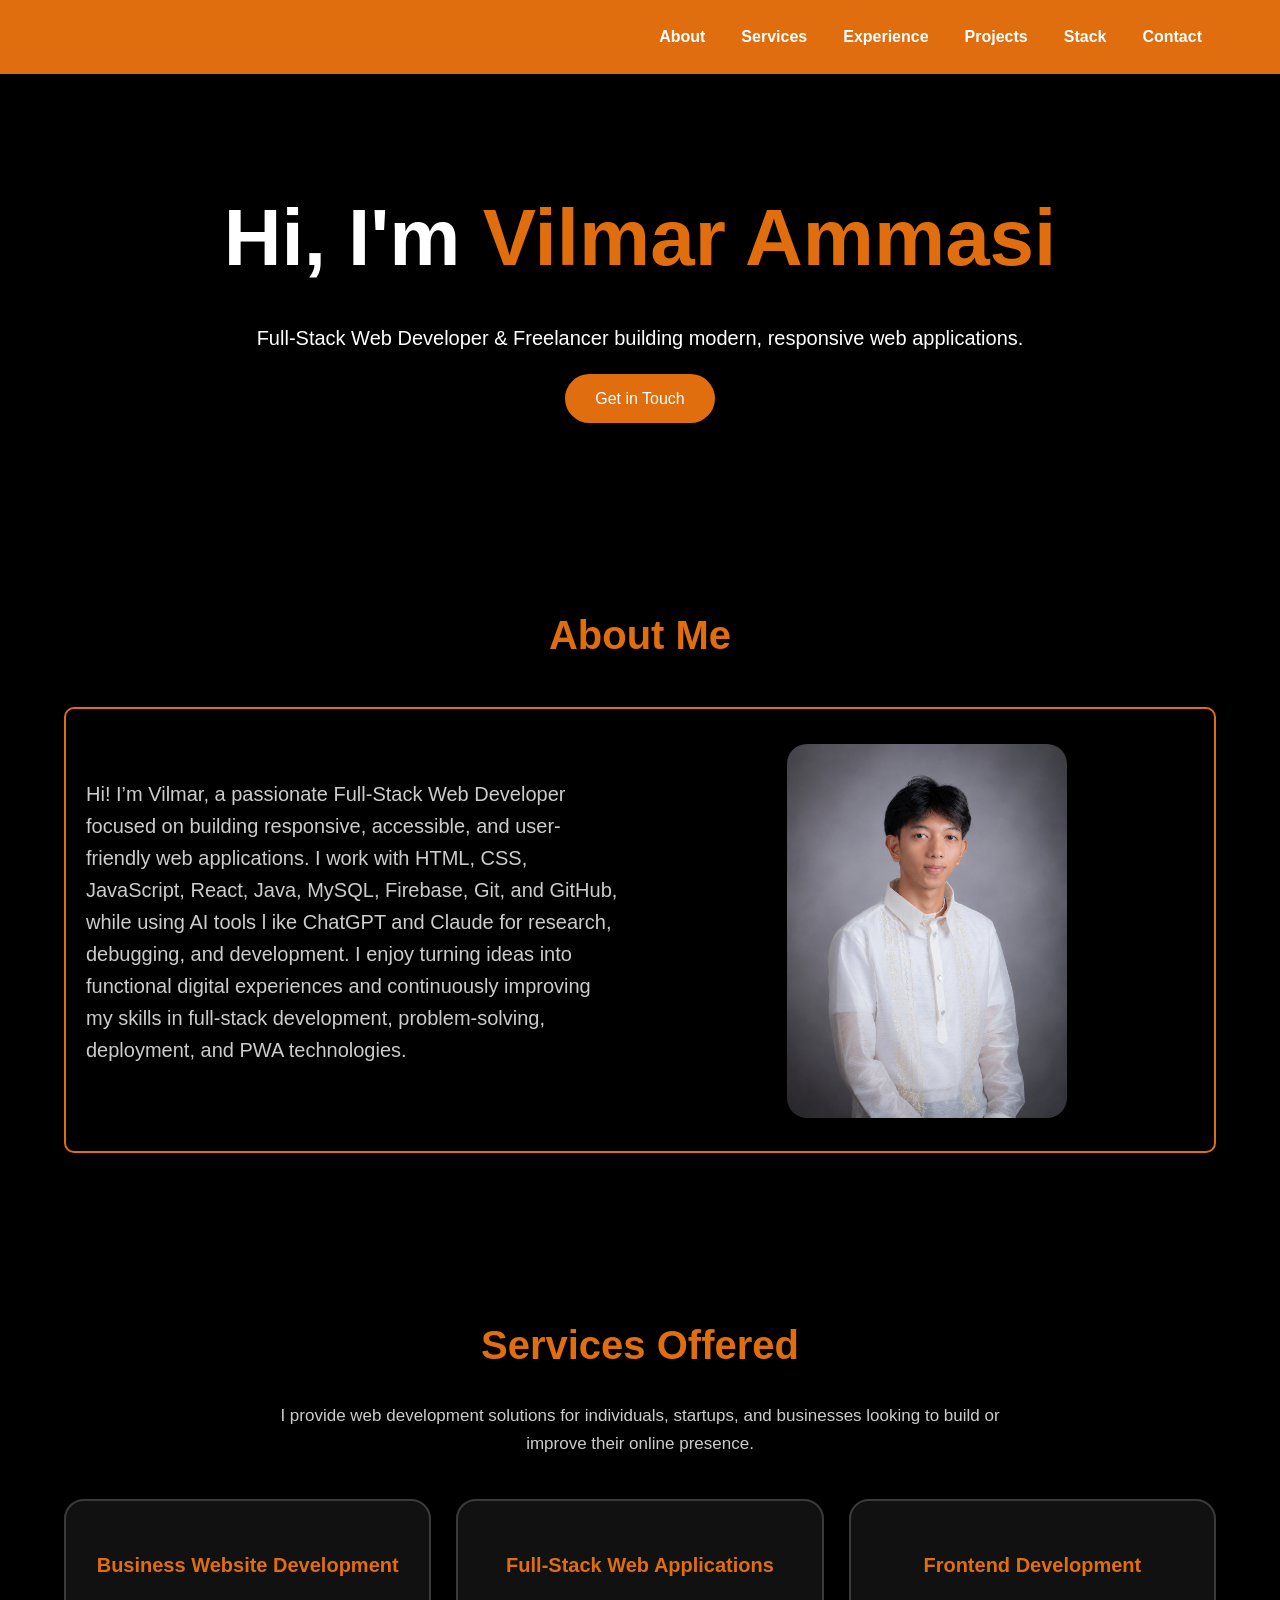
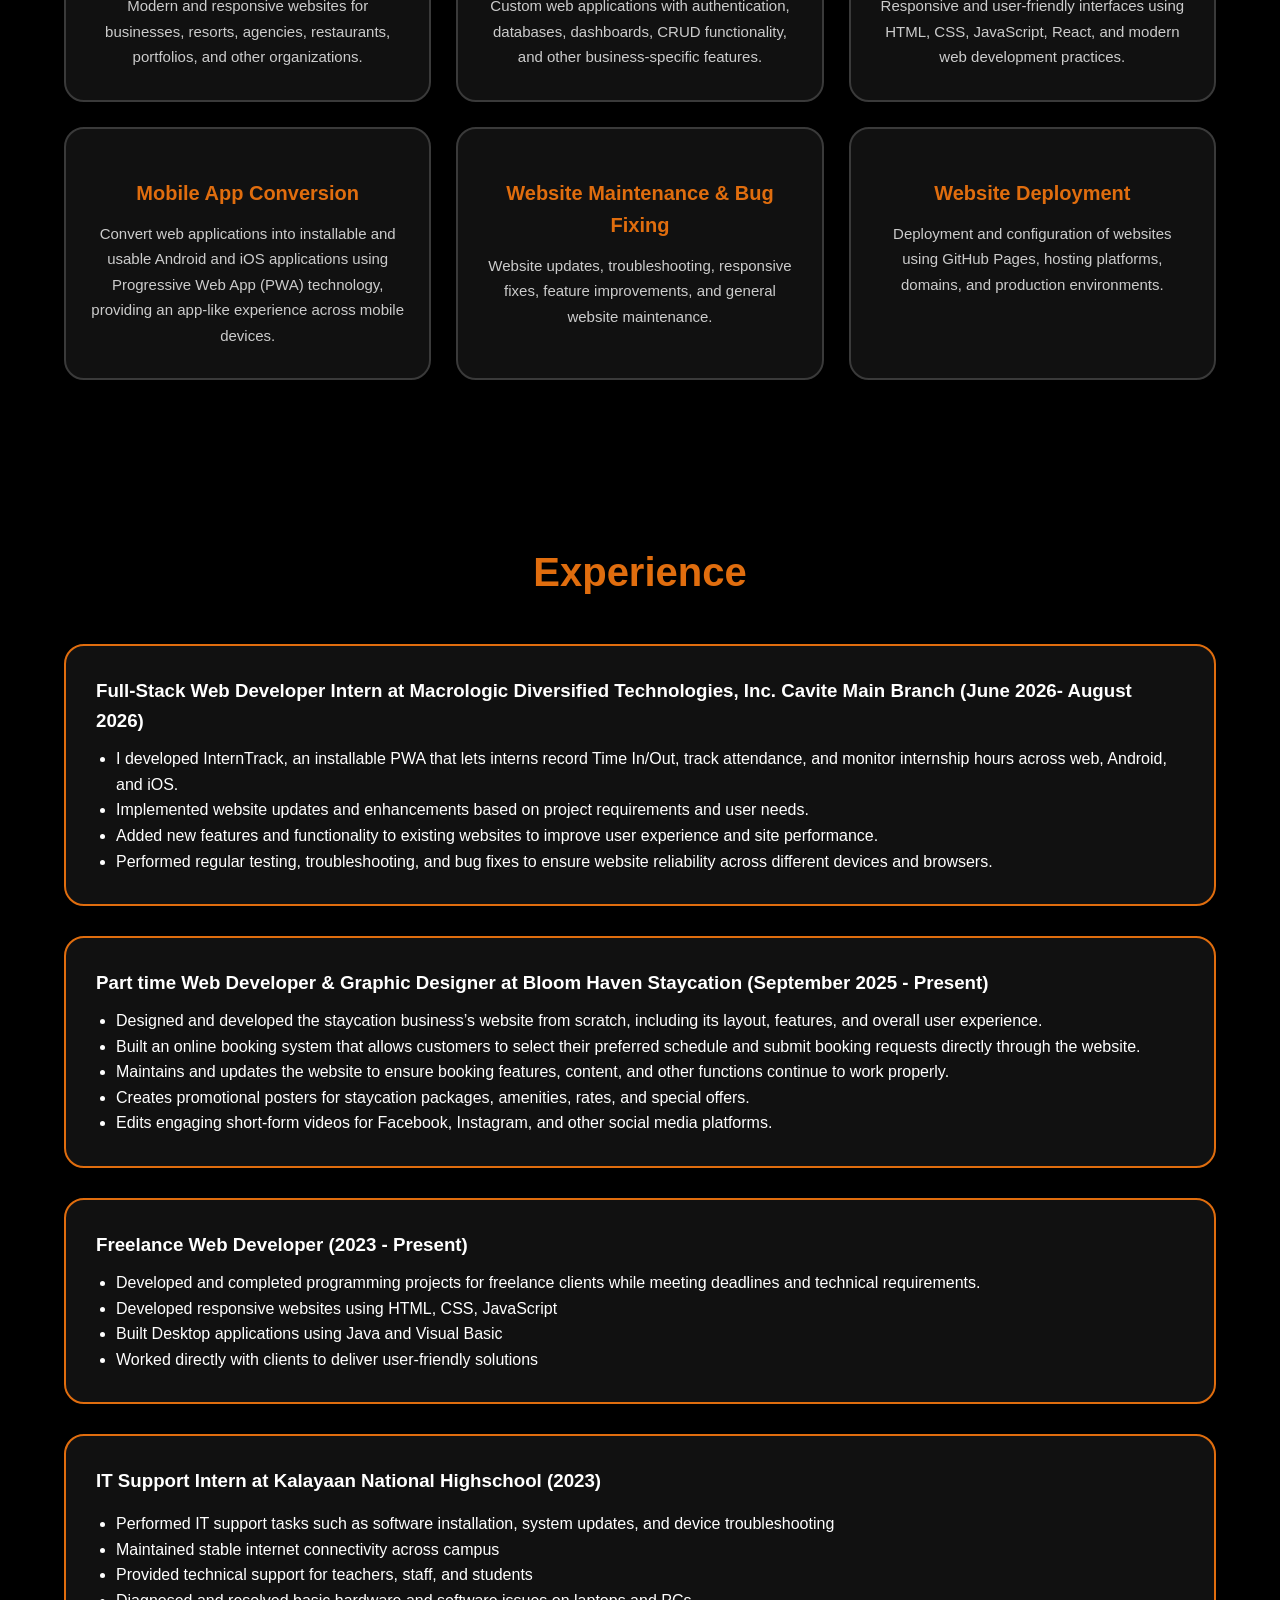
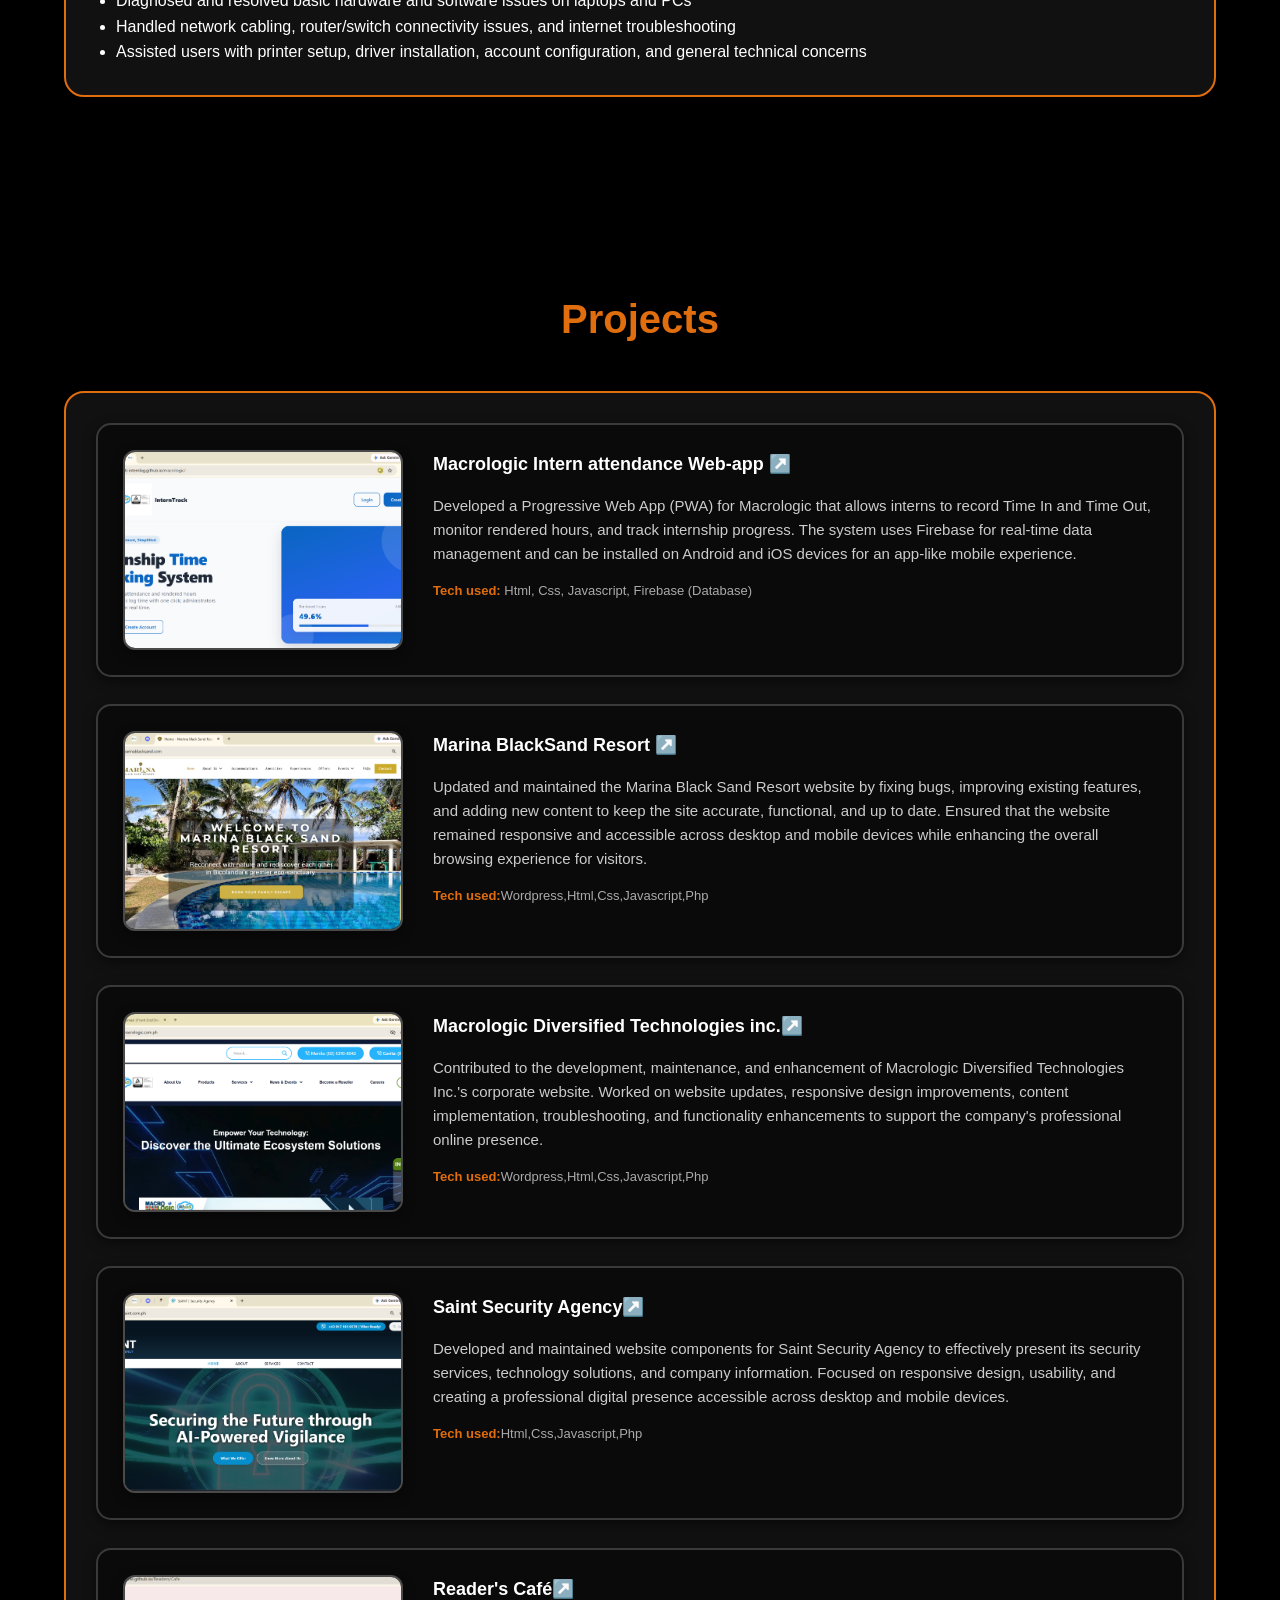
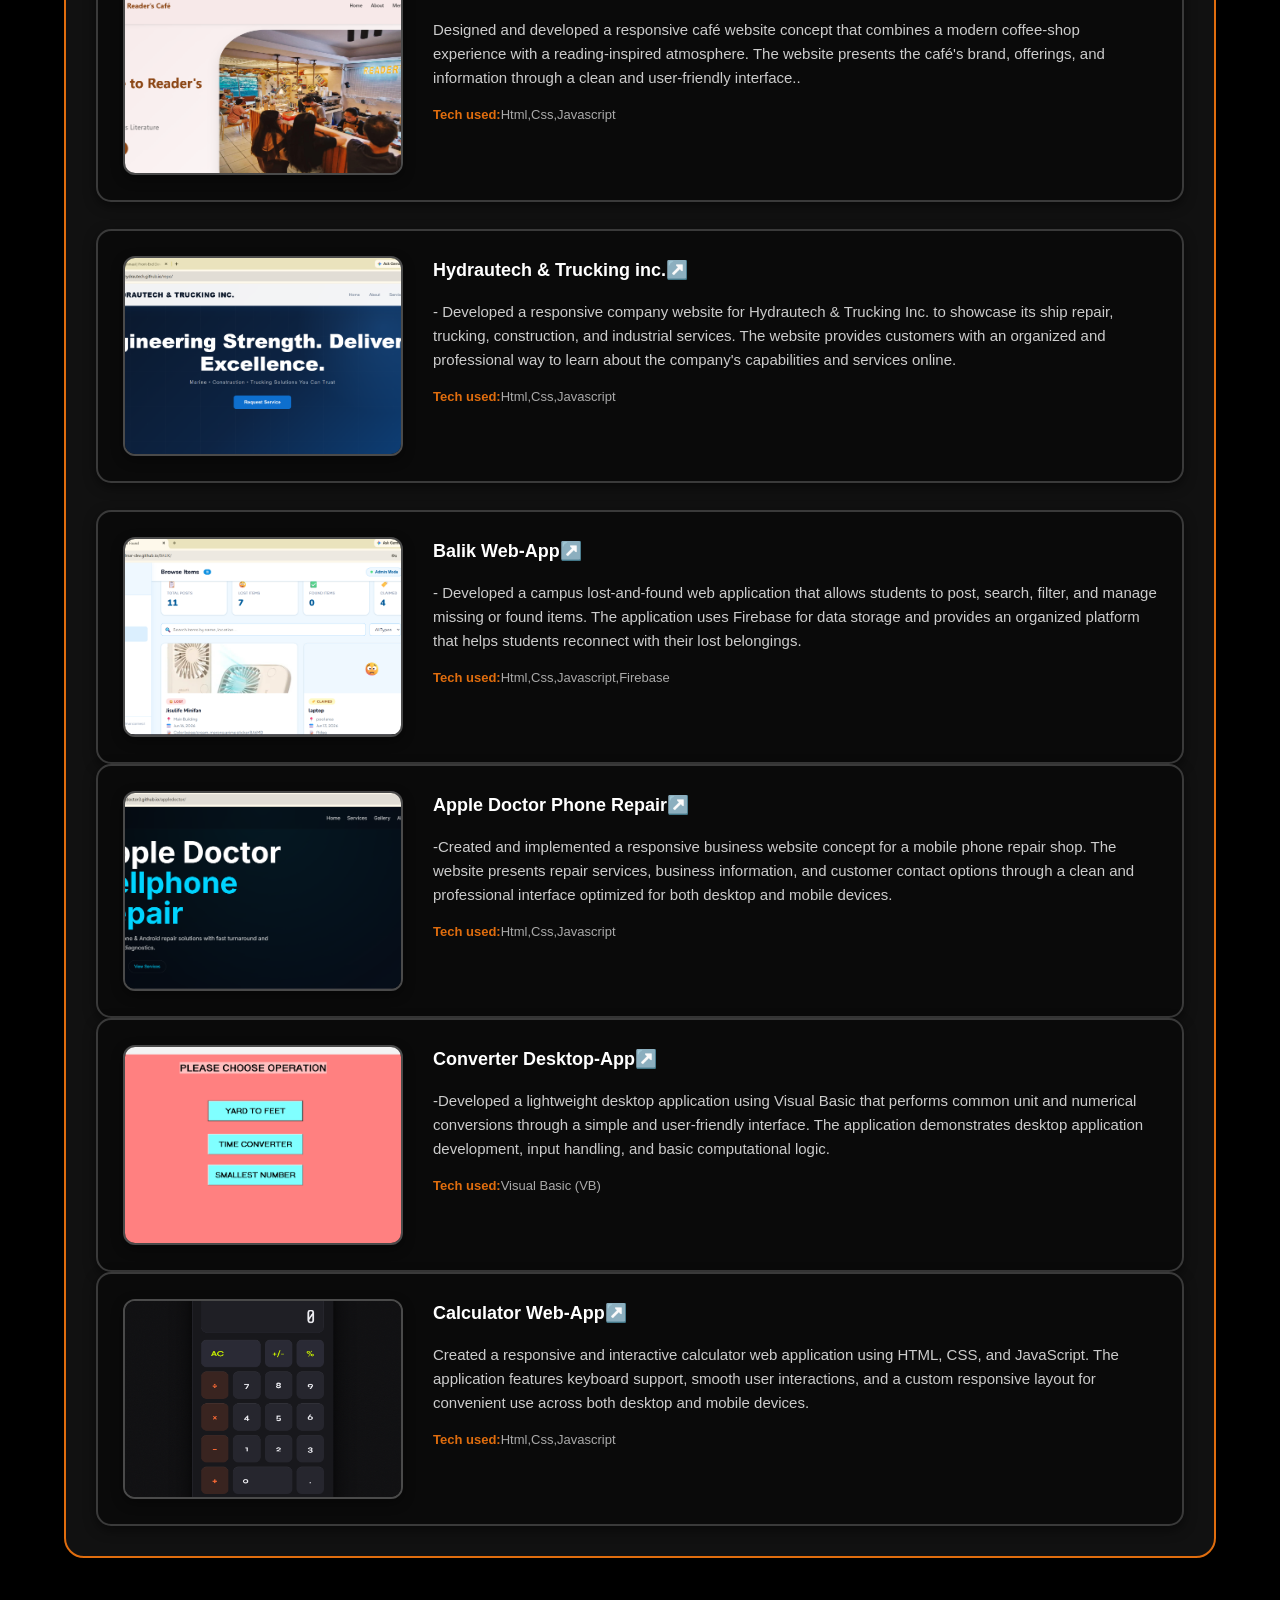
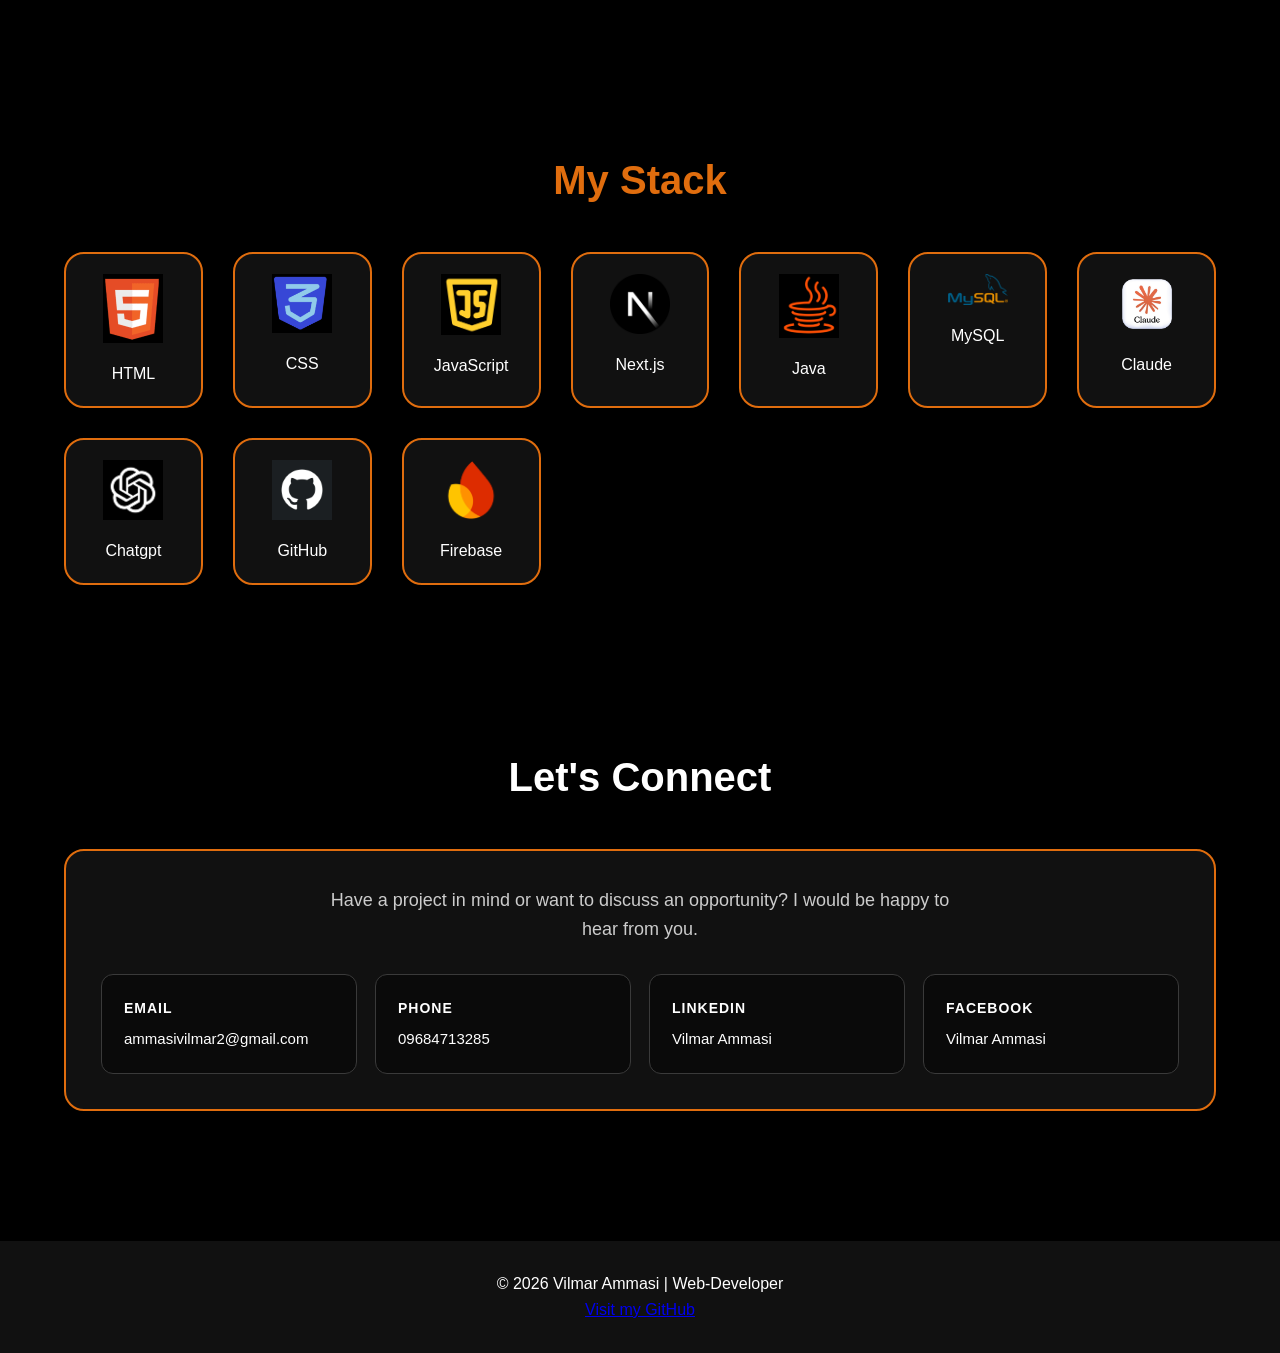
==== commit 69d091aa: "Update index.html" ====
--- a/index.html
+++ b/index.html
@@ -29,6 +29,7 @@
       <li><a href="#about">About</a></li>
       <li> <a href="#services">Services</a></li>
       <li><a href="#experience">Experience</a></li>
+      <li><a href="#projects">Projects</a></li>
       <li><a href="#stack">Stack</a></li>
       <li><a href="#contact">Contact</a></li>
     </ul>
@@ -245,10 +246,16 @@
 
 
 
+  </div>
+</section>
+
+
+<!-- PROJECTS -->
+<section id="projects">
+  <div class="container">
+    <h2 class="section-title">Projects</h2>
+
     <div class="project">
-      <h3>PROJECTS  <!-- <p>(Click project title to view)</p></h3> --> </h3>
-              
-
       <ul>
 
 
@@ -493,21 +500,8 @@
         
       </ul>
     </div>
-
   </div>
-
-
-
-
-  
-
-  </ul>
-
-</div>
-
 </section>
-
-
 
 
 <!-- STACK -->
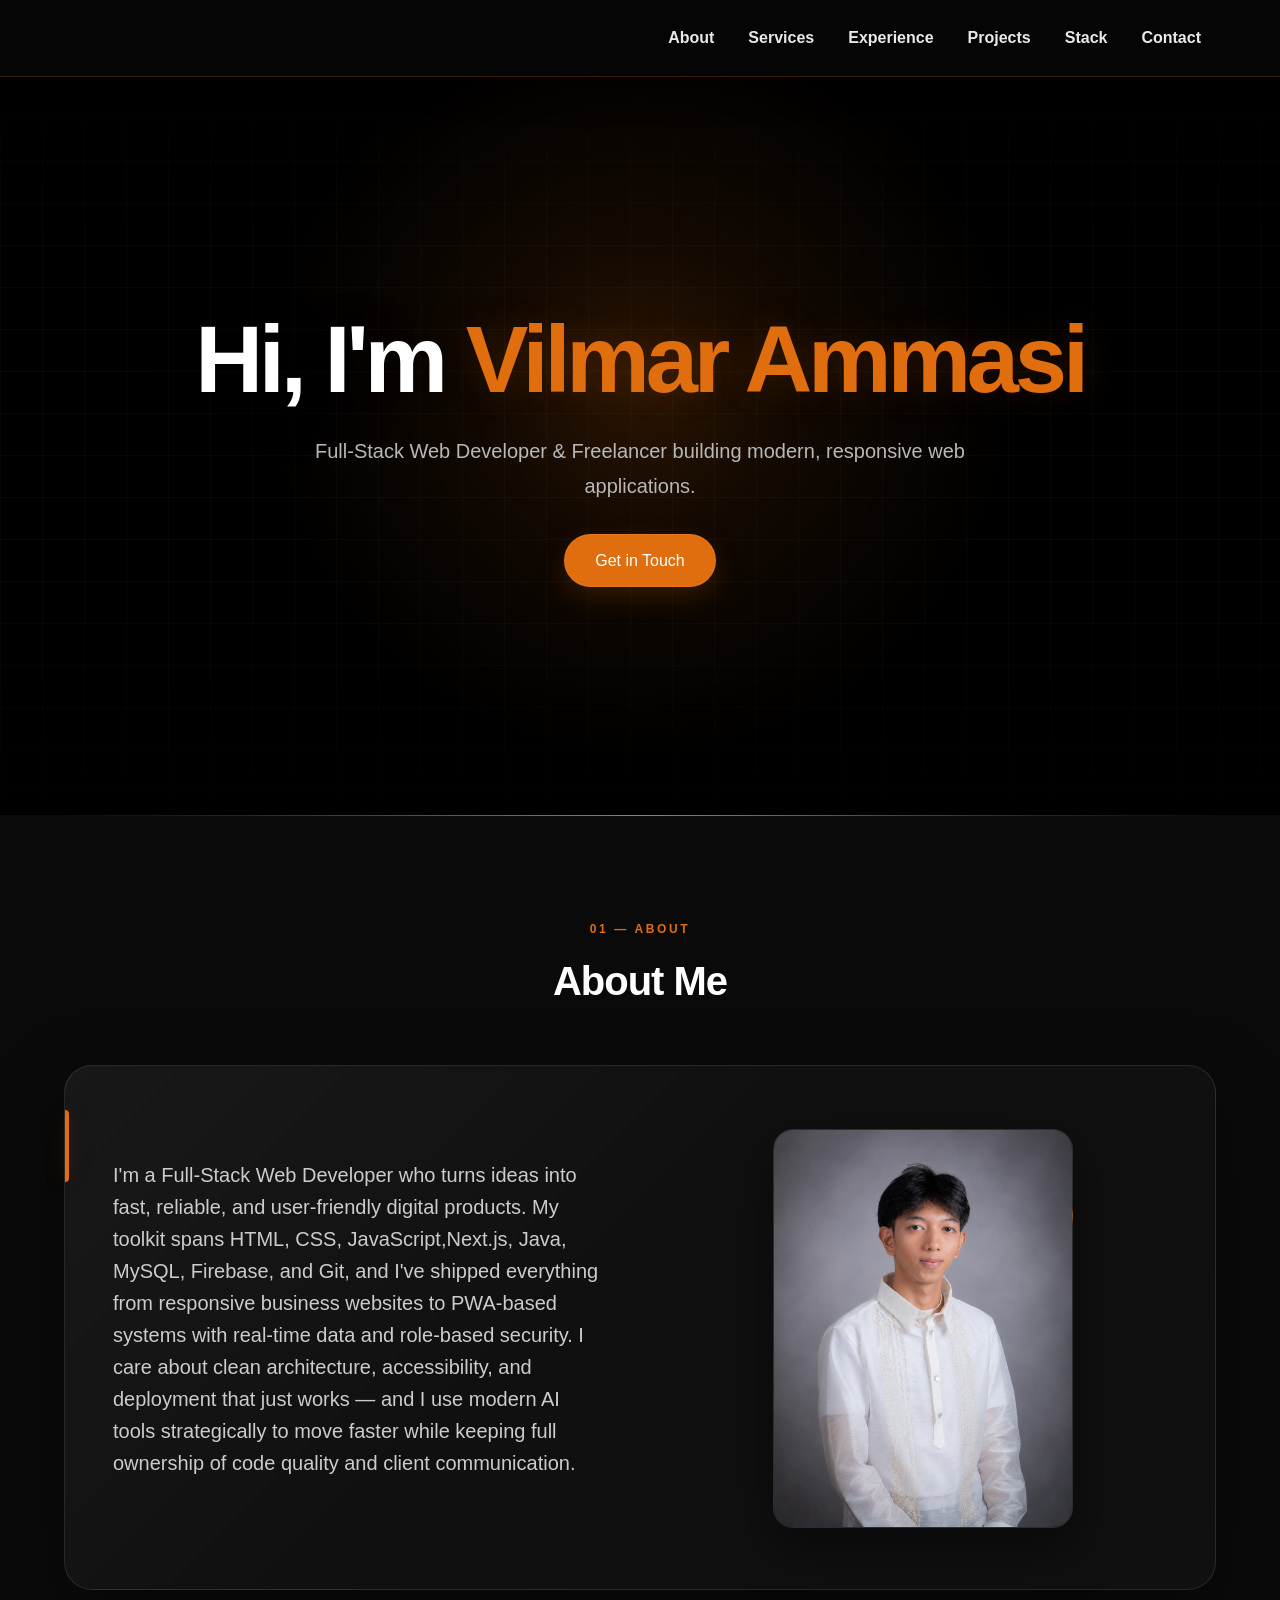
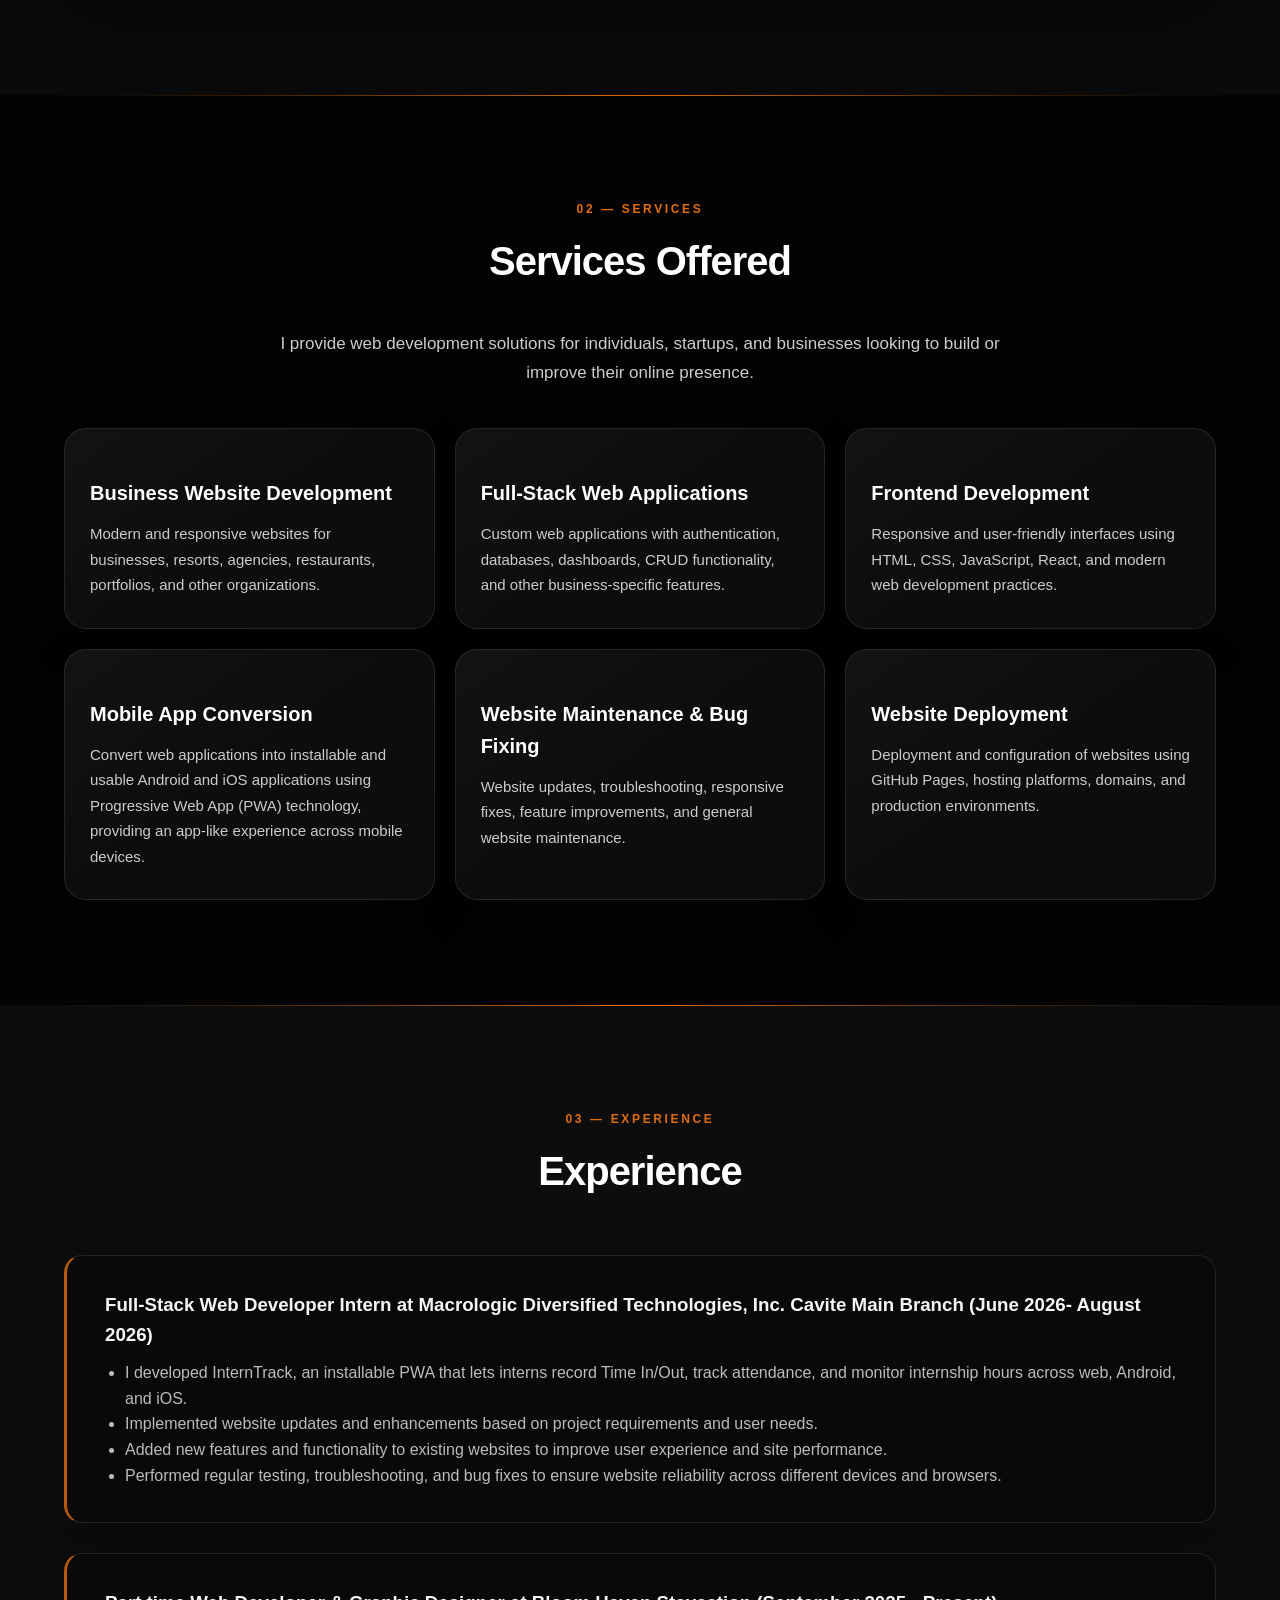
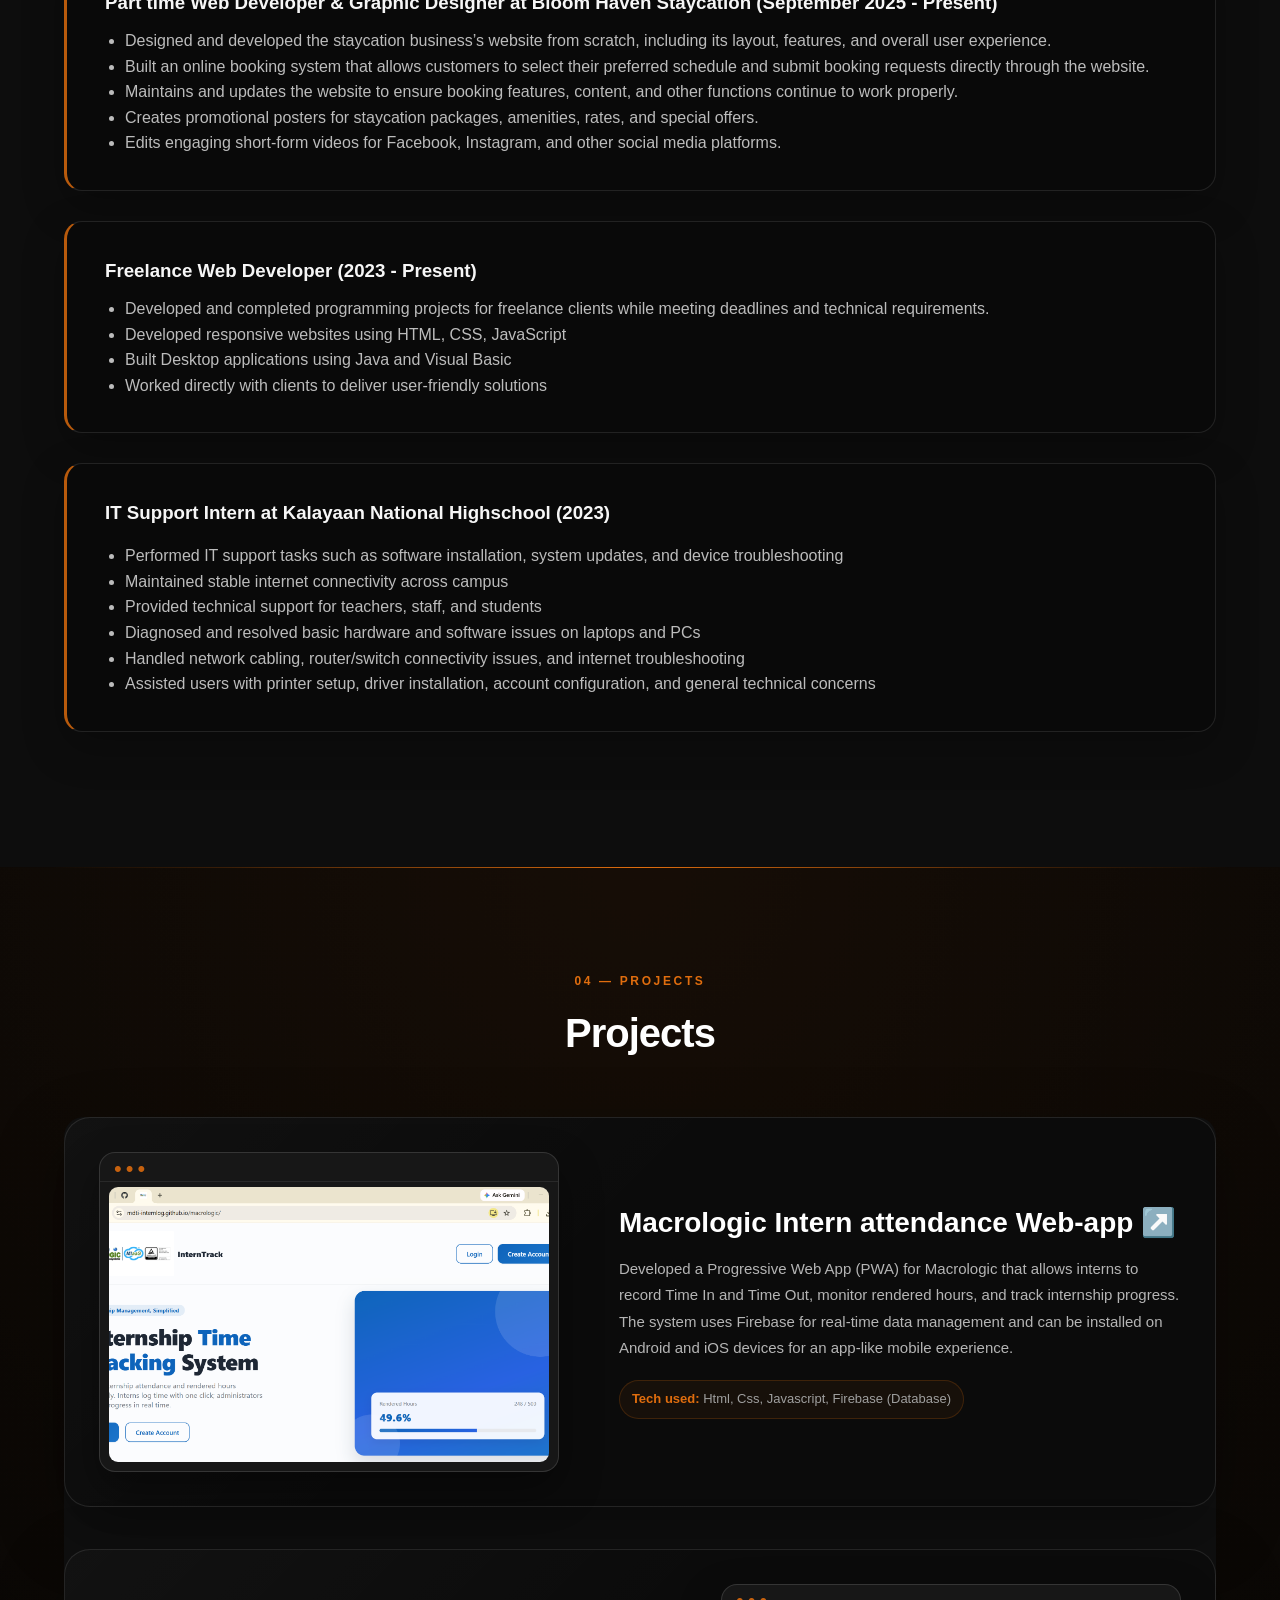
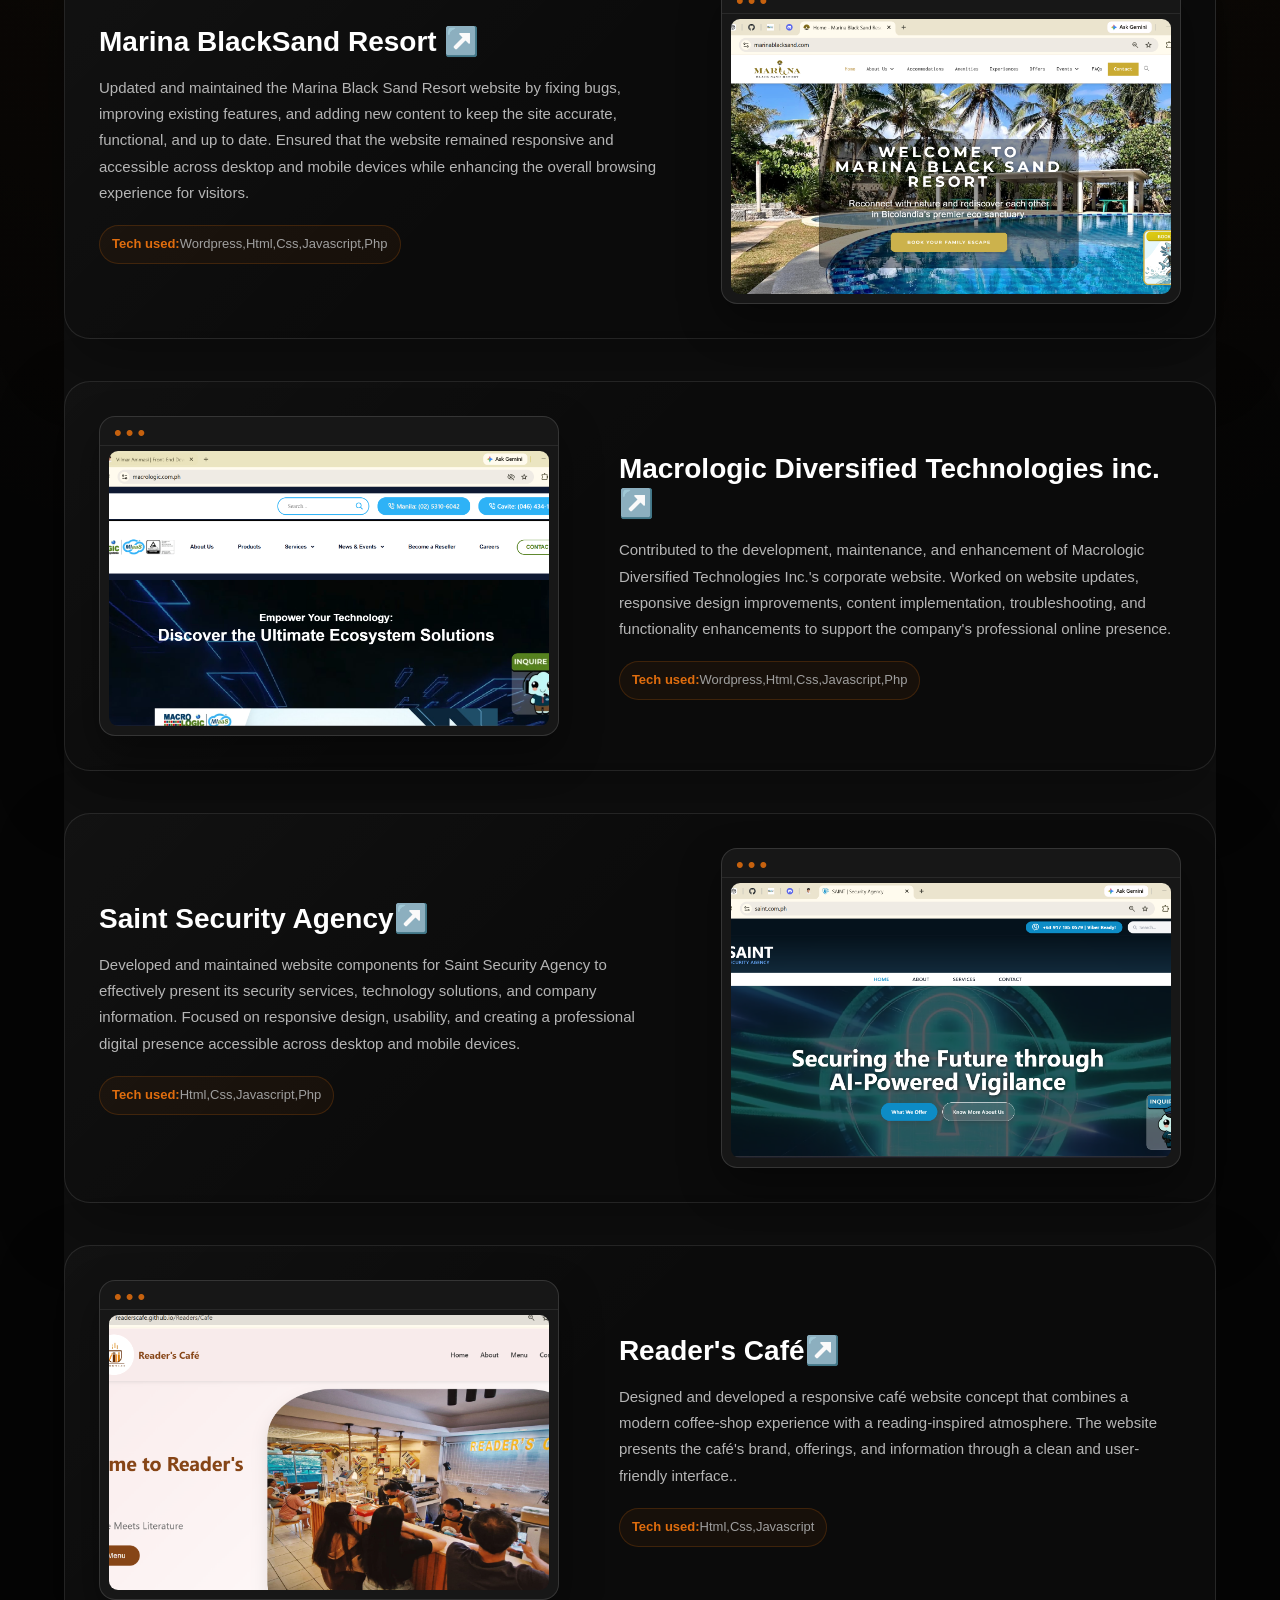
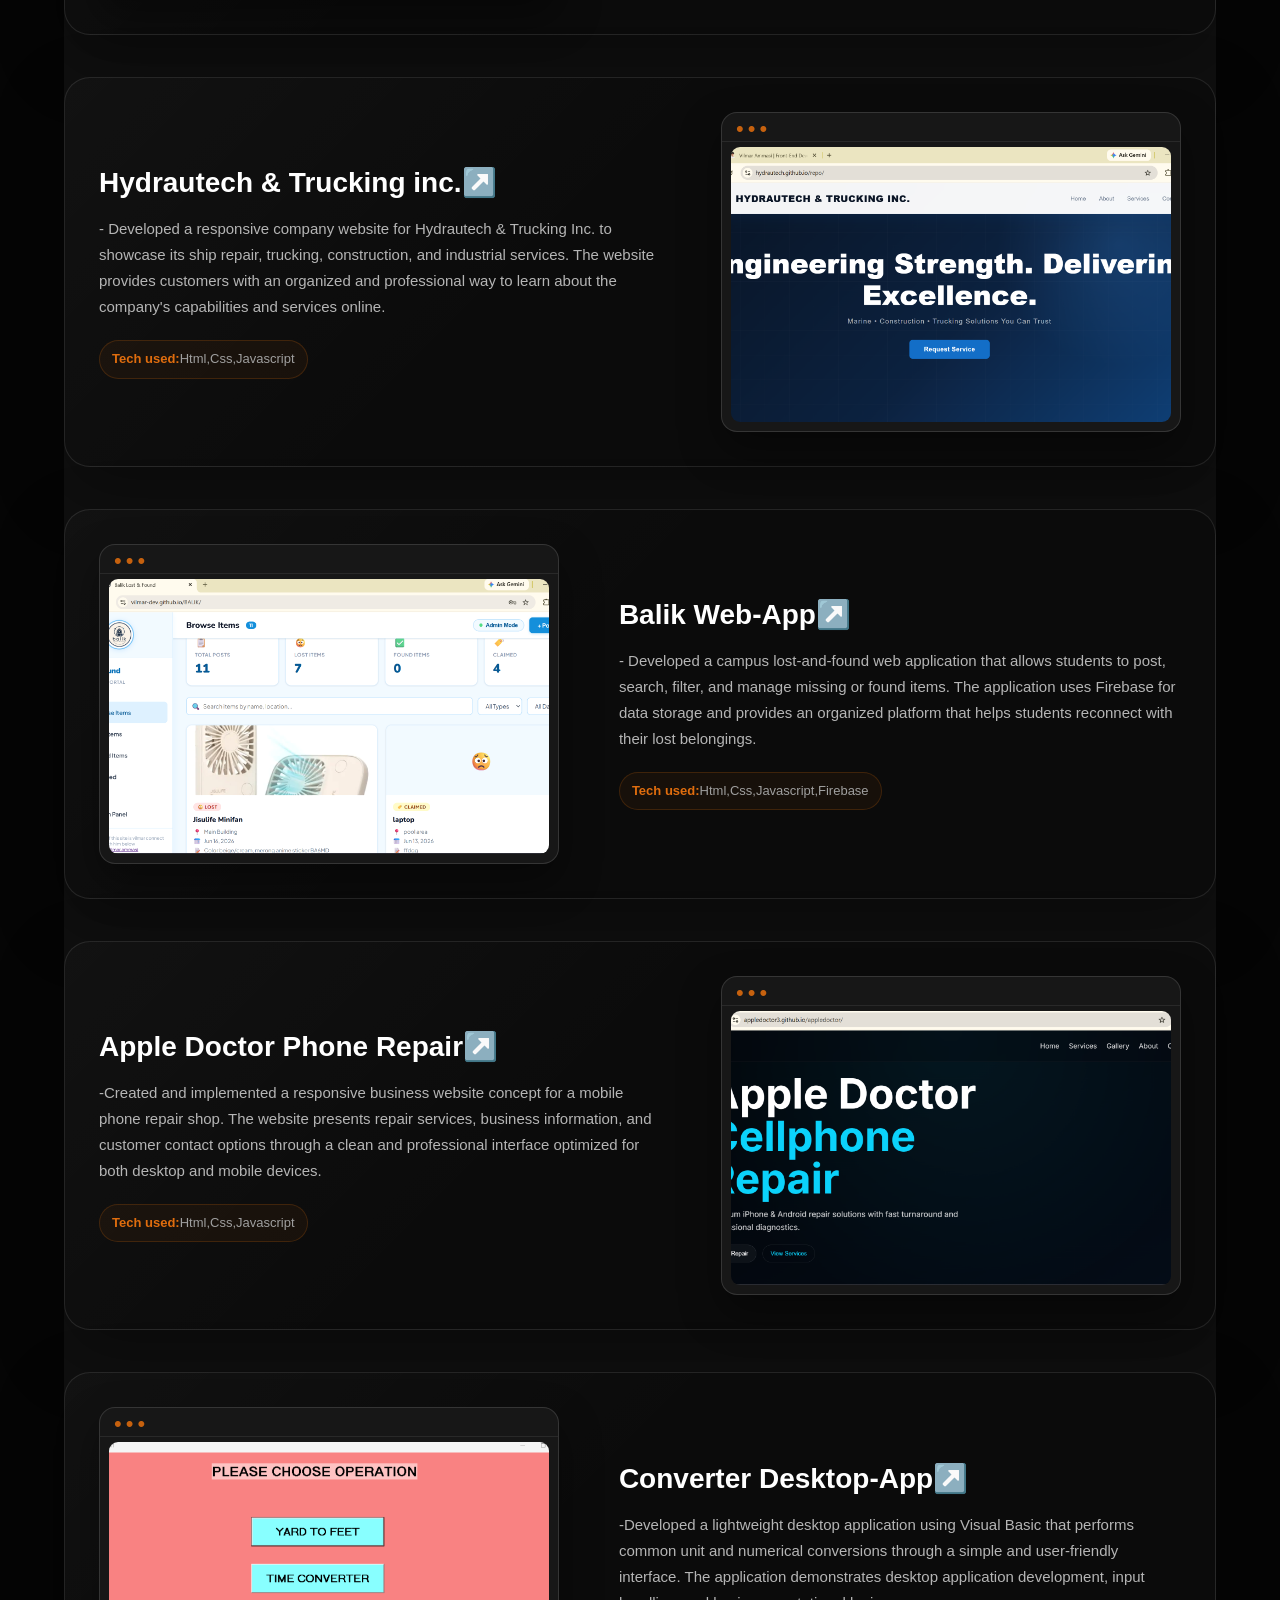
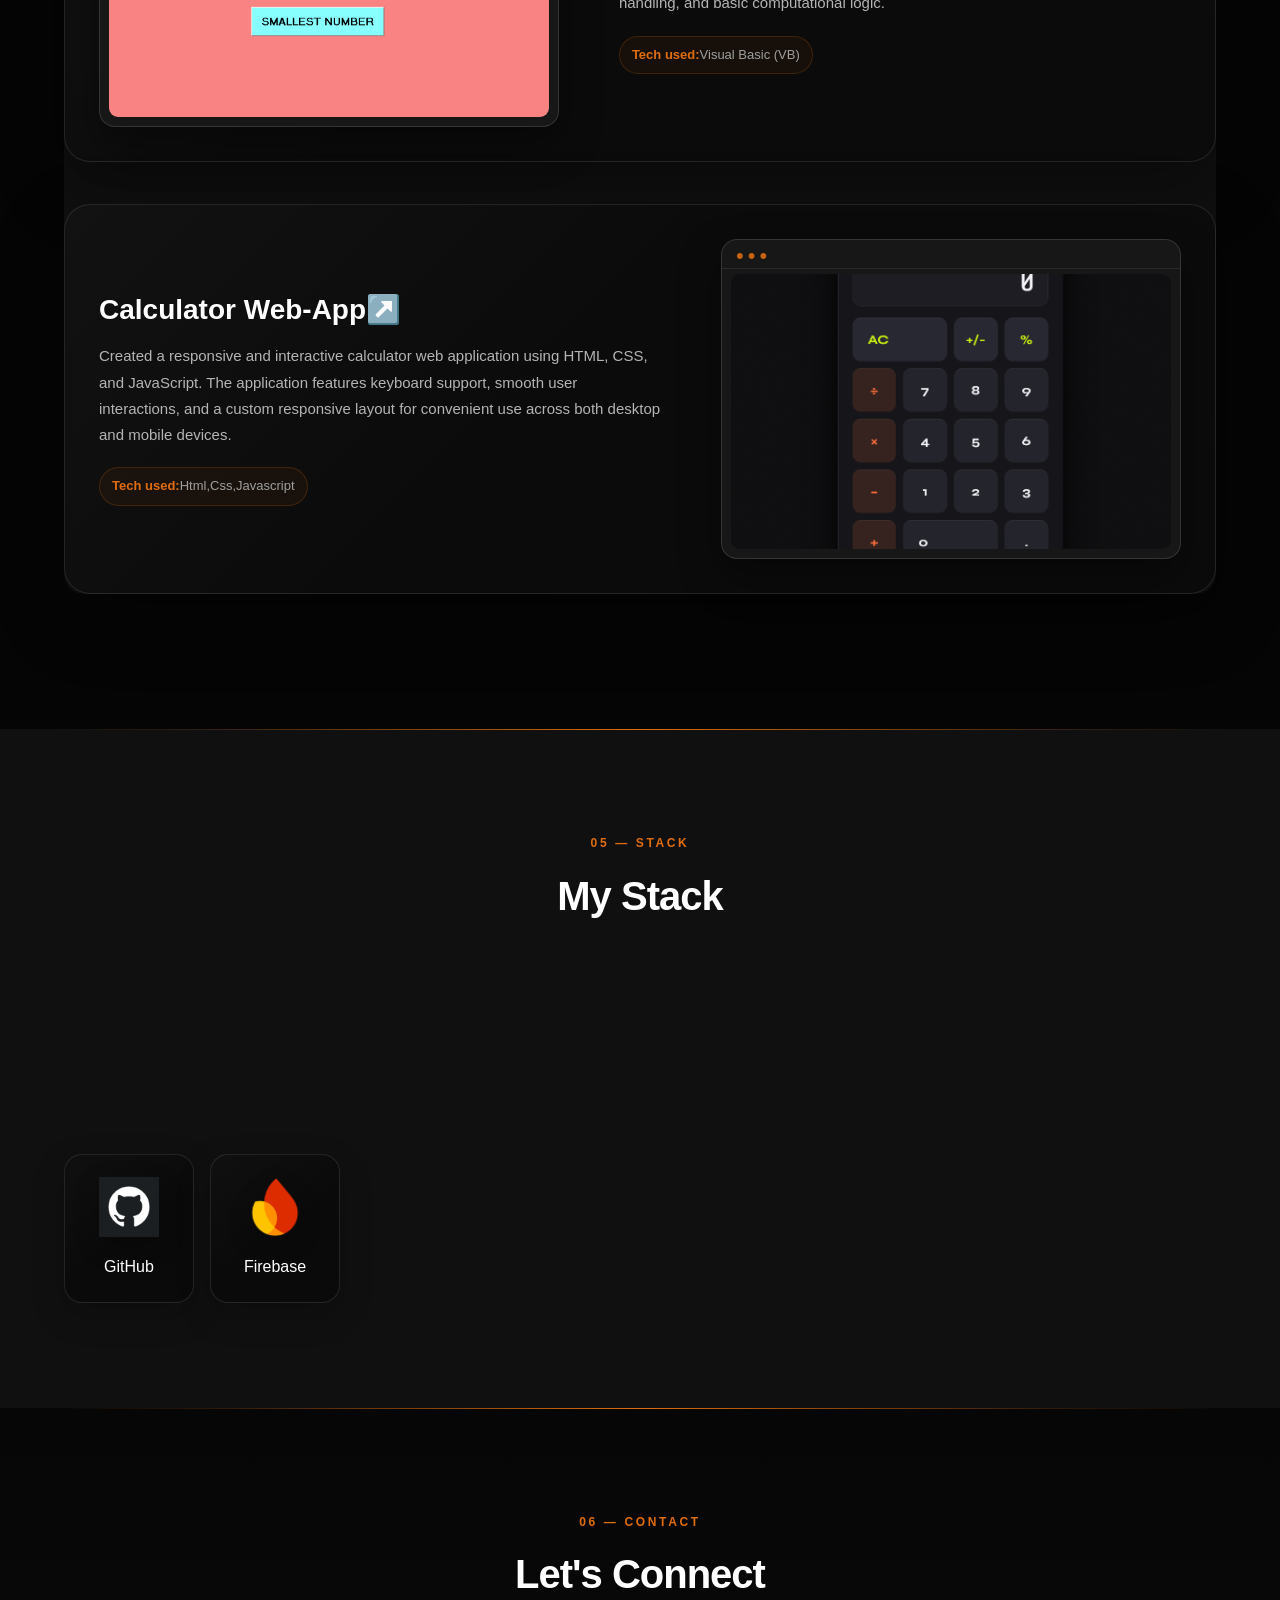
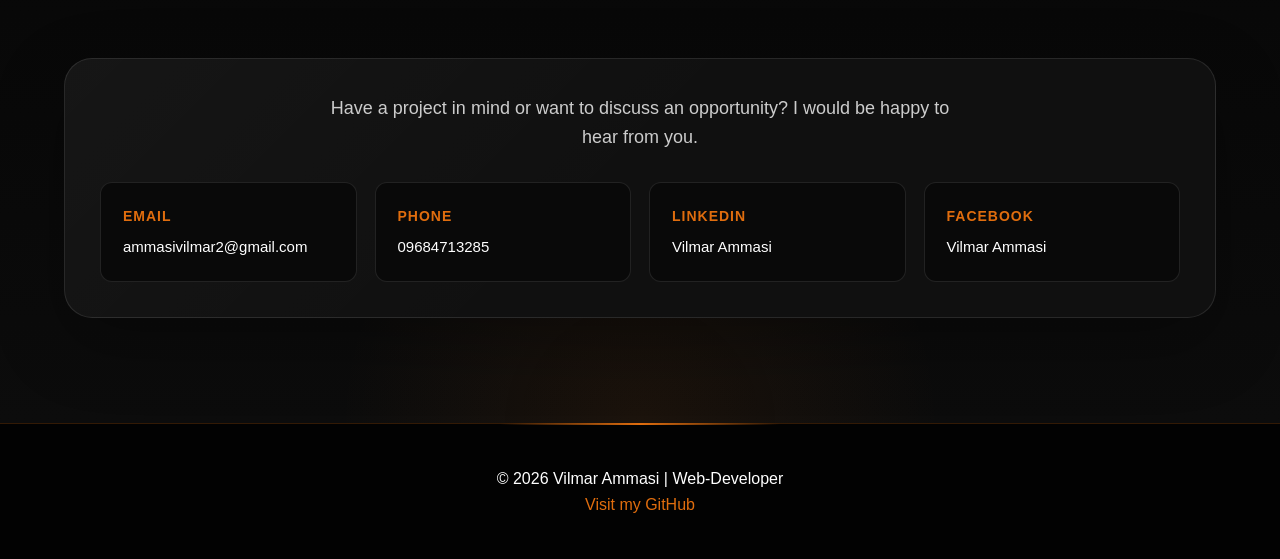
==== commit 25007f97: "Update index.html" ====
--- a/index.html
+++ b/index.html
@@ -61,11 +61,11 @@
     <div class="about-content">
       <div>
         <p class="intro">
-        Hi! I’m Vilmar, a passionate Full-Stack Web Developer focused on building responsive, accessible, and user-friendly 
-          web applications. I work with HTML, CSS, JavaScript, React, Java, MySQL, Firebase, Git, and GitHub, while using AI tools l
-          ike ChatGPT and Claude for research, debugging, and development. I enjoy turning ideas into functional digital experiences and 
-          continuously improving my skills in full-stack development, problem-solving, deployment, and PWA technologies.
-
+     I'm a Full-Stack Web Developer who turns ideas into fast, reliable, and user-friendly digital products. 
+          My toolkit spans HTML, CSS, JavaScript,Next.js, Java, MySQL, Firebase, and Git, and I've shipped everything from 
+          responsive business websites to PWA-based systems with real-time data and role-based security. I care about clean architecture, 
+          accessibility, and deployment that just works — and I use modern AI tools strategically to move faster while keeping full ownership of code quality and 
+          client communication.
         </p>
         <p class="intro">
          <!-- I enjoy solving problems and turning ideas into interactive
--- a/landing.css
+++ b/landing.css
@@ -181,6 +181,119 @@
   margin-bottom: 40px;
   font-size: clamp(28px, 5vw, 40px);
   color: rgb(224,109,14);
+}
+
+
+/* =============================================
+   SECTION SEPARATION - BLACK / ORANGE THEME
+   ============================================= */
+
+/* Each section keeps the same brand palette but uses a
+   different dark shade so the page no longer looks flat. */
+.hero,
+#about,
+#services,
+#experience,
+#projects,
+#stack,
+#contact {
+  position: relative;
+  isolation: isolate;
+}
+
+.hero {
+  background:
+    radial-gradient(circle at 50% 0%, rgba(224,109,14,0.10), transparent 38%),
+    #000;
+}
+
+#about {
+  background: #0b0b0b;
+}
+
+#services {
+  background: #050505;
+}
+
+#experience {
+  background: #101010;
+}
+
+#projects {
+  background:
+    radial-gradient(circle at 50% 0%, rgba(224,109,14,0.07), transparent 32%),
+    #070707;
+}
+
+#stack {
+  background: #111;
+}
+
+#contact {
+  background:
+    linear-gradient(180deg, #070707 0%, #0d0d0d 100%);
+}
+
+/* Strong but elegant boundary between major sections. */
+#about::before,
+#services::before,
+#experience::before,
+#projects::before,
+#stack::before,
+#contact::before {
+  content: "";
+  position: absolute;
+  top: 0;
+  left: 50%;
+  width: min(92%, 1200px);
+  height: 1px;
+  transform: translateX(-50%);
+  background: linear-gradient(
+    90deg,
+    transparent,
+    rgba(224,109,14,0.20) 15%,
+    rgb(224,109,14) 50%,
+    rgba(224,109,14,0.20) 85%,
+    transparent
+  );
+}
+
+/* Small orange marker above each section heading. */
+#about .section-title::before,
+#services .section-title::before,
+#experience .section-title::before,
+#projects .section-title::before,
+#stack .section-title::before,
+#contact .section-title::before {
+  content: "";
+  display: block;
+  width: 42px;
+  height: 4px;
+  margin: 0 auto 15px;
+  border-radius: 999px;
+  background: rgb(224,109,14);
+  box-shadow: 0 0 16px rgba(224,109,14,0.28);
+}
+
+/* Give every major section more visual breathing room. */
+#about,
+#services,
+#experience,
+#projects,
+#stack,
+#contact {
+  padding-top: clamp(72px, 9vw, 105px);
+  padding-bottom: clamp(72px, 9vw, 105px);
+}
+
+/* Prevent the sticky navbar from covering section headings. */
+#about,
+#services,
+#experience,
+#projects,
+#stack,
+#contact {
+  scroll-margin-top: 78px;
 }
 
 /* ABOUT */
@@ -800,3 +913,653 @@
     font-size: 16px;
   }
 }
+
+
+/* =============================================
+   SECTION-SPECIFIC CARD CONTRAST
+   ============================================= */
+#about .about-content {
+  background: #101010;
+}
+
+#services .service-card {
+  background: #111;
+}
+
+#experience .card {
+  background: #080808;
+}
+
+#projects .project {
+  background: #101010;
+}
+
+#projects .project-card {
+  background: #080808;
+}
+
+#stack .stack-item {
+  background: #090909;
+}
+
+#contact .contact-content {
+  background: #111;
+}
+
+/* Projects now have their own real section, so keep the wrapper
+   focused on the cards rather than looking like one giant card. */
+#projects .project {
+  padding: 0;
+  border: 0;
+  box-shadow: none;
+  overflow: visible;
+}
+
+#projects .project:hover {
+  transform: none;
+  box-shadow: none;
+}
+
+#projects .project > ul {
+  display: grid;
+  gap: 24px;
+}
+
+/* The old HTML used <br> tags between several project cards.
+   Hide them so spacing is controlled consistently by CSS. */
+#projects .project > ul > br {
+  display: none;
+}
+
+@media (max-width: 768px) {
+  #about,
+  #services,
+  #experience,
+  #projects,
+  #stack,
+  #contact {
+    padding-top: 68px;
+    padding-bottom: 68px;
+  }
+}
+
+
+/* =========================================================
+   PREMIUM VISUAL REDESIGN
+   Keeps the original black / charcoal / orange identity.
+   ========================================================= */
+
+:root {
+  --brand-orange: rgb(224, 109, 14);
+  --brand-orange-bright: rgb(255, 140, 0);
+  --ink: #000;
+  --surface-1: #080808;
+  --surface-2: #0d0d0d;
+  --surface-3: #121212;
+  --surface-4: #171717;
+  --line: rgba(255, 255, 255, 0.10);
+  --muted: #aaa;
+}
+
+body {
+  background: var(--ink);
+}
+
+/* Glass-style navigation: the orange becomes an accent instead
+   of occupying the whole header. */
+nav {
+  background: rgba(7, 7, 7, 0.78);
+  border-bottom: 1px solid rgba(224, 109, 14, 0.22);
+  box-shadow: 0 10px 35px rgba(0, 0, 0, 0.30);
+  backdrop-filter: blur(18px);
+  -webkit-backdrop-filter: blur(18px);
+}
+
+.nav-links {
+  gap: 4px;
+}
+
+.nav-links a {
+  color: #e9e9e9;
+  font-weight: 700;
+  border: 1px solid transparent;
+}
+
+.nav-links a:hover {
+  color: #fff;
+  background: rgba(224, 109, 14, 0.10);
+  border-color: rgba(224, 109, 14, 0.32);
+}
+
+.menu-toggle {
+  border-color: rgba(224, 109, 14, 0.65);
+  background: rgba(224, 109, 14, 0.08);
+}
+
+/* HERO ---------------------------------------------------- */
+.hero {
+  min-height: min(760px, 82vh);
+  display: grid;
+  place-items: center;
+  padding: 120px 20px 110px;
+  overflow: hidden;
+  background: #000;
+}
+
+.hero::before {
+  content: "";
+  position: absolute;
+  width: min(780px, 92vw);
+  aspect-ratio: 1;
+  left: 50%;
+  top: 42%;
+  transform: translate(-50%, -50%);
+  border-radius: 50%;
+  background: radial-gradient(
+    circle,
+    rgba(224, 109, 14, 0.19) 0%,
+    rgba(224, 109, 14, 0.075) 30%,
+    rgba(224, 109, 14, 0) 68%
+  );
+  filter: blur(10px);
+  pointer-events: none;
+  z-index: 0;
+}
+
+.hero::after {
+  content: "";
+  position: absolute;
+  inset: 0;
+  background-image:
+    linear-gradient(rgba(255, 255, 255, 0.028) 1px, transparent 1px),
+    linear-gradient(90deg, rgba(255, 255, 255, 0.028) 1px, transparent 1px);
+  background-size: 42px 42px;
+  -webkit-mask-image: linear-gradient(to bottom, transparent 0%, #000 22%, #000 72%, transparent 100%);
+  mask-image: linear-gradient(to bottom, transparent 0%, #000 22%, #000 72%, transparent 100%);
+  pointer-events: none;
+  z-index: 0;
+}
+
+.hero .container {
+  position: relative;
+  z-index: 1;
+  max-width: 1000px;
+}
+
+.hero h1 {
+  font-size: clamp(48px, 7.5vw, 94px);
+  line-height: 0.98;
+  letter-spacing: -0.045em;
+  text-wrap: balance;
+  text-shadow: 0 14px 45px rgba(0, 0, 0, 0.55);
+}
+
+.hero h1 span {
+  display: inline-block;
+  color: var(--brand-orange);
+  text-shadow: 0 0 36px rgba(224, 109, 14, 0.18);
+}
+
+.hero p {
+  max-width: 720px;
+  margin: 28px auto 30px;
+  color: #b8b8b8;
+  line-height: 1.75;
+}
+
+.btn {
+  position: relative;
+  padding: 13px 30px;
+  border: 1px solid rgba(255,255,255,.08);
+  box-shadow: 0 10px 28px rgba(224, 109, 14, 0.19);
+}
+
+.btn:hover {
+  transform: translateY(-3px);
+  box-shadow: 0 16px 36px rgba(224, 109, 14, 0.27);
+}
+
+/* SECTION TYPOGRAPHY -------------------------------------- */
+.section-title {
+  position: relative;
+  color: #fff;
+  margin-bottom: 52px;
+  letter-spacing: -0.025em;
+}
+
+#about .section-title::before,
+#services .section-title::before,
+#experience .section-title::before,
+#projects .section-title::before,
+#stack .section-title::before,
+#contact .section-title::before {
+  display: block;
+  width: auto;
+  height: auto;
+  margin: 0 auto 10px;
+  background: none;
+  box-shadow: none;
+  color: var(--brand-orange);
+  font-size: 12px;
+  font-weight: 800;
+  letter-spacing: 0.22em;
+}
+
+#about .section-title::before { content: "01 — ABOUT"; }
+#services .section-title::before { content: "02 — SERVICES"; }
+#experience .section-title::before { content: "03 — EXPERIENCE"; }
+#projects .section-title::before { content: "04 — PROJECTS"; }
+#stack .section-title::before { content: "05 — STACK"; }
+#contact .section-title::before { content: "06 — CONTACT"; }
+
+/* More separation through tone and depth, not random colors. */
+#about { background: #0a0a0a; }
+#services { background: #030303; }
+#experience { background: #0d0d0d; }
+#projects {
+  background:
+    radial-gradient(circle at 50% 0%, rgba(224,109,14,.08), transparent 30%),
+    #050505;
+}
+#stack { background: #101010; }
+#contact {
+  background:
+    radial-gradient(circle at 50% 100%, rgba(224,109,14,.075), transparent 34%),
+    linear-gradient(180deg, #060606, #0c0c0c);
+}
+
+/* ABOUT --------------------------------------------------- */
+#about .about-content {
+  position: relative;
+  gap: clamp(36px, 6vw, 76px);
+  padding: clamp(28px, 4vw, 48px);
+  border: 1px solid var(--line);
+  border-radius: 28px;
+  background:
+    linear-gradient(135deg, rgba(255,255,255,.035), transparent 45%),
+    #101010;
+  box-shadow: 0 24px 70px rgba(0, 0, 0, .34);
+}
+
+#about .about-content::before {
+  content: "";
+  position: absolute;
+  width: 4px;
+  height: 72px;
+  left: 0;
+  top: 44px;
+  border-radius: 0 10px 10px 0;
+  background: var(--brand-orange);
+  box-shadow: 0 0 22px rgba(224,109,14,.22);
+}
+
+.about-content > div:last-child {
+  position: relative;
+}
+
+.about-content > div:last-child::before {
+  content: "";
+  position: absolute;
+  width: min(78%, 255px);
+  aspect-ratio: .83;
+  left: 50%;
+  top: 50%;
+  transform: translate(-46%, -47%) rotate(5deg);
+  border: 1px solid rgba(224,109,14,.6);
+  border-radius: 24px;
+  background: rgba(224,109,14,.055);
+  z-index: 0;
+}
+
+.about-content img {
+  position: relative;
+  z-index: 1;
+  width: min(100%, 300px);
+  border: 1px solid rgba(255,255,255,.12);
+  box-shadow: 0 20px 55px rgba(0,0,0,.48);
+}
+
+/* SERVICES ------------------------------------------------ */
+.services-grid {
+  gap: 20px;
+}
+
+#services .service-card {
+  position: relative;
+  overflow: hidden;
+  min-height: 100%;
+  text-align: left;
+  border: 1px solid var(--line);
+  border-radius: 22px;
+  background:
+    linear-gradient(145deg, rgba(255,255,255,.025), transparent 48%),
+    #0d0d0d;
+  box-shadow: 0 16px 42px rgba(0,0,0,.24);
+}
+
+#services .service-card::before {
+  content: "";
+  position: absolute;
+  left: 0;
+  top: 0;
+  width: 100%;
+  height: 2px;
+  background: linear-gradient(90deg, transparent, rgba(224,109,14,.75), transparent);
+  opacity: 0;
+  transition: opacity .3s ease;
+}
+
+#services .service-card:hover {
+  border-color: rgba(224,109,14,.38);
+  box-shadow: 0 20px 48px rgba(0,0,0,.36), 0 0 0 1px rgba(224,109,14,.05);
+}
+
+#services .service-card:hover::before {
+  opacity: 1;
+}
+
+.service-card h3 {
+  color: #fff;
+}
+
+/* EXPERIENCE --------------------------------------------- */
+#experience .card {
+  position: relative;
+  padding: clamp(25px, 3vw, 34px) clamp(25px, 3vw, 38px);
+  border: 1px solid var(--line);
+  border-left: 3px solid rgba(224,109,14,.82);
+  border-radius: 18px;
+  background: #090909;
+  box-shadow: 0 15px 42px rgba(0,0,0,.25);
+}
+
+#experience .card:hover {
+  border-color: rgba(224,109,14,.35);
+  border-left-color: var(--brand-orange);
+  box-shadow: 0 20px 50px rgba(0,0,0,.36);
+}
+
+#experience .card h3 {
+  color: #f6f6f6;
+}
+
+#experience .card li {
+  color: #bcbcbc;
+}
+
+/* PROJECTS ------------------------------------------------ */
+#projects .project > ul {
+  gap: clamp(28px, 4vw, 42px);
+}
+
+#projects .project-card {
+  display: grid;
+  grid-template-columns: minmax(300px, 0.9fr) minmax(0, 1.1fr);
+  align-items: center;
+  gap: clamp(28px, 5vw, 60px);
+  padding: clamp(22px, 3vw, 34px);
+  border: 1px solid var(--line);
+  border-radius: 26px;
+  background:
+    linear-gradient(135deg, rgba(255,255,255,.026), transparent 44%),
+    #0b0b0b;
+  box-shadow: 0 24px 70px rgba(0, 0, 0, .31);
+}
+
+#projects .project-card-item:nth-of-type(even) .project-card {
+  grid-template-columns: minmax(0, 1.1fr) minmax(300px, .9fr);
+}
+
+#projects .project-card-item:nth-of-type(even) .project-image-link {
+  grid-column: 2;
+}
+
+#projects .project-card-item:nth-of-type(even) .project-content {
+  grid-column: 1;
+  grid-row: 1;
+}
+
+#projects .project-card:hover {
+  transform: translateY(-5px);
+  border-color: rgba(224,109,14,.34);
+  box-shadow: 0 28px 80px rgba(0,0,0,.42), 0 0 34px rgba(224,109,14,.065);
+}
+
+/* Browser-style screenshot frame */
+#projects .project-image-link {
+  position: relative;
+  display: block;
+  width: 100%;
+  max-width: none;
+  flex: none;
+  padding: 34px 9px 9px;
+  border: 1px solid rgba(255,255,255,.13);
+  border-radius: 16px;
+  background: #171717;
+  box-shadow: 0 18px 42px rgba(0,0,0,.38);
+  overflow: hidden;
+}
+
+#projects .project-image-link::before {
+  content: "•••";
+  position: absolute;
+  top: 5px;
+  left: 14px;
+  color: var(--brand-orange);
+  font-size: 22px;
+  line-height: 1;
+  letter-spacing: 4px;
+  opacity: .88;
+}
+
+#projects .project-image-link::after {
+  content: "";
+  position: absolute;
+  left: 0;
+  right: 0;
+  top: 28px;
+  height: 1px;
+  background: rgba(255,255,255,.08);
+}
+
+#projects .project-thumbnail {
+  aspect-ratio: 16 / 10;
+  border: 0;
+  border-radius: 9px;
+  box-shadow: none;
+  filter: saturate(.92) contrast(1.02);
+}
+
+#projects .project-thumbnail:hover {
+  transform: scale(1.025);
+  border-color: transparent;
+  box-shadow: none;
+}
+
+#projects .project-content h4 {
+  margin-bottom: 16px;
+  font-size: clamp(20px, 2.4vw, 28px);
+  line-height: 1.25;
+}
+
+#projects .project-description {
+  color: #b5b5b5;
+  font-size: 15px;
+  line-height: 1.75;
+}
+
+#projects .tech-used {
+  display: inline-block;
+  margin-top: 4px;
+  padding: 8px 12px;
+  border: 1px solid rgba(224,109,14,.20);
+  border-radius: 999px;
+  background: rgba(224,109,14,.055);
+  color: #9f9f9f;
+}
+
+/* STACK --------------------------------------------------- */
+#stack .stack-grid {
+  gap: 16px;
+}
+
+#stack .stack-item {
+  padding: 22px 12px;
+  border: 1px solid var(--line);
+  border-radius: 18px;
+  background:
+    linear-gradient(145deg, rgba(255,255,255,.025), transparent 55%),
+    #0a0a0a;
+  box-shadow: 0 12px 34px rgba(0,0,0,.20);
+}
+
+#stack .stack-item:hover {
+  border-color: rgba(224,109,14,.42);
+  box-shadow: 0 16px 38px rgba(0,0,0,.30), 0 0 22px rgba(224,109,14,.09);
+}
+
+#stack .stack-item img {
+  filter: drop-shadow(0 8px 12px rgba(0,0,0,.22));
+}
+
+/* CONTACT ------------------------------------------------- */
+#contact .contact-content {
+  border: 1px solid var(--line);
+  border-radius: 28px;
+  background:
+    linear-gradient(135deg, rgba(255,255,255,.025), transparent 50%),
+    #101010;
+  box-shadow: 0 24px 70px rgba(0,0,0,.30);
+}
+
+#contact .contact-item {
+  border: 1px solid rgba(255,255,255,.10);
+  background: #090909;
+}
+
+#contact .contact-item:hover {
+  border-color: rgba(224,109,14,.48);
+  background: #0d0d0d;
+  box-shadow: 0 14px 28px rgba(0,0,0,.26);
+}
+
+#contact .contact-label {
+  color: var(--brand-orange);
+}
+
+/* FOOTER -------------------------------------------------- */
+footer {
+  position: relative;
+  margin-top: 0;
+  padding: 42px 20px;
+  background: #020202;
+  border-top: 1px solid rgba(224,109,14,.22);
+}
+
+footer::before {
+  content: "";
+  position: absolute;
+  top: -1px;
+  left: 50%;
+  width: min(280px, 58vw);
+  height: 2px;
+  transform: translateX(-50%);
+  background: linear-gradient(90deg, transparent, var(--brand-orange), transparent);
+}
+
+footer a {
+  color: var(--brand-orange);
+  text-decoration: none;
+}
+
+footer a:hover {
+  color: var(--brand-orange-bright);
+}
+
+/* RESPONSIVE --------------------------------------------- */
+@media (max-width: 900px) {
+  #projects .project-card,
+  #projects .project-card-item:nth-of-type(even) .project-card {
+    grid-template-columns: 1fr;
+    gap: 24px;
+  }
+
+  #projects .project-card-item:nth-of-type(even) .project-image-link,
+  #projects .project-card-item:nth-of-type(even) .project-content {
+    grid-column: auto;
+    grid-row: auto;
+  }
+}
+
+@media (max-width: 768px) {
+  nav {
+    background: rgba(7,7,7,.92);
+  }
+
+  .nav-links a {
+    background: #0d0d0d;
+    border-color: rgba(255,255,255,.07);
+  }
+
+  .hero {
+    min-height: 72vh;
+    padding: 100px 14px 86px;
+  }
+
+  .hero::after {
+    background-size: 30px 30px;
+  }
+
+  #about .about-content {
+    padding: 28px 22px;
+    border-radius: 22px;
+  }
+
+  #about .about-content::before {
+    top: 28px;
+    height: 52px;
+  }
+
+  #services .service-card {
+    text-align: center;
+  }
+
+  #projects .project-card {
+    padding: 16px;
+    border-radius: 20px;
+  }
+
+  #projects .project-image-link {
+    padding: 31px 7px 7px;
+  }
+
+  #projects .project-content {
+    padding: 4px 4px 8px;
+  }
+}
+
+@media (max-width: 480px) {
+  .hero h1 {
+    font-size: clamp(42px, 13vw, 62px);
+  }
+
+  .section-title {
+    margin-bottom: 38px;
+  }
+
+  #stack .stack-grid,
+  #contact .contact-grid {
+    grid-template-columns: 1fr 1fr;
+  }
+}
+
+@media (prefers-reduced-motion: reduce) {
+  *,
+  *::before,
+  *::after {
+    scroll-behavior: auto !important;
+    animation-duration: .001ms !important;
+    animation-iteration-count: 1 !important;
+    transition-duration: .001ms !important;
+  }
+}
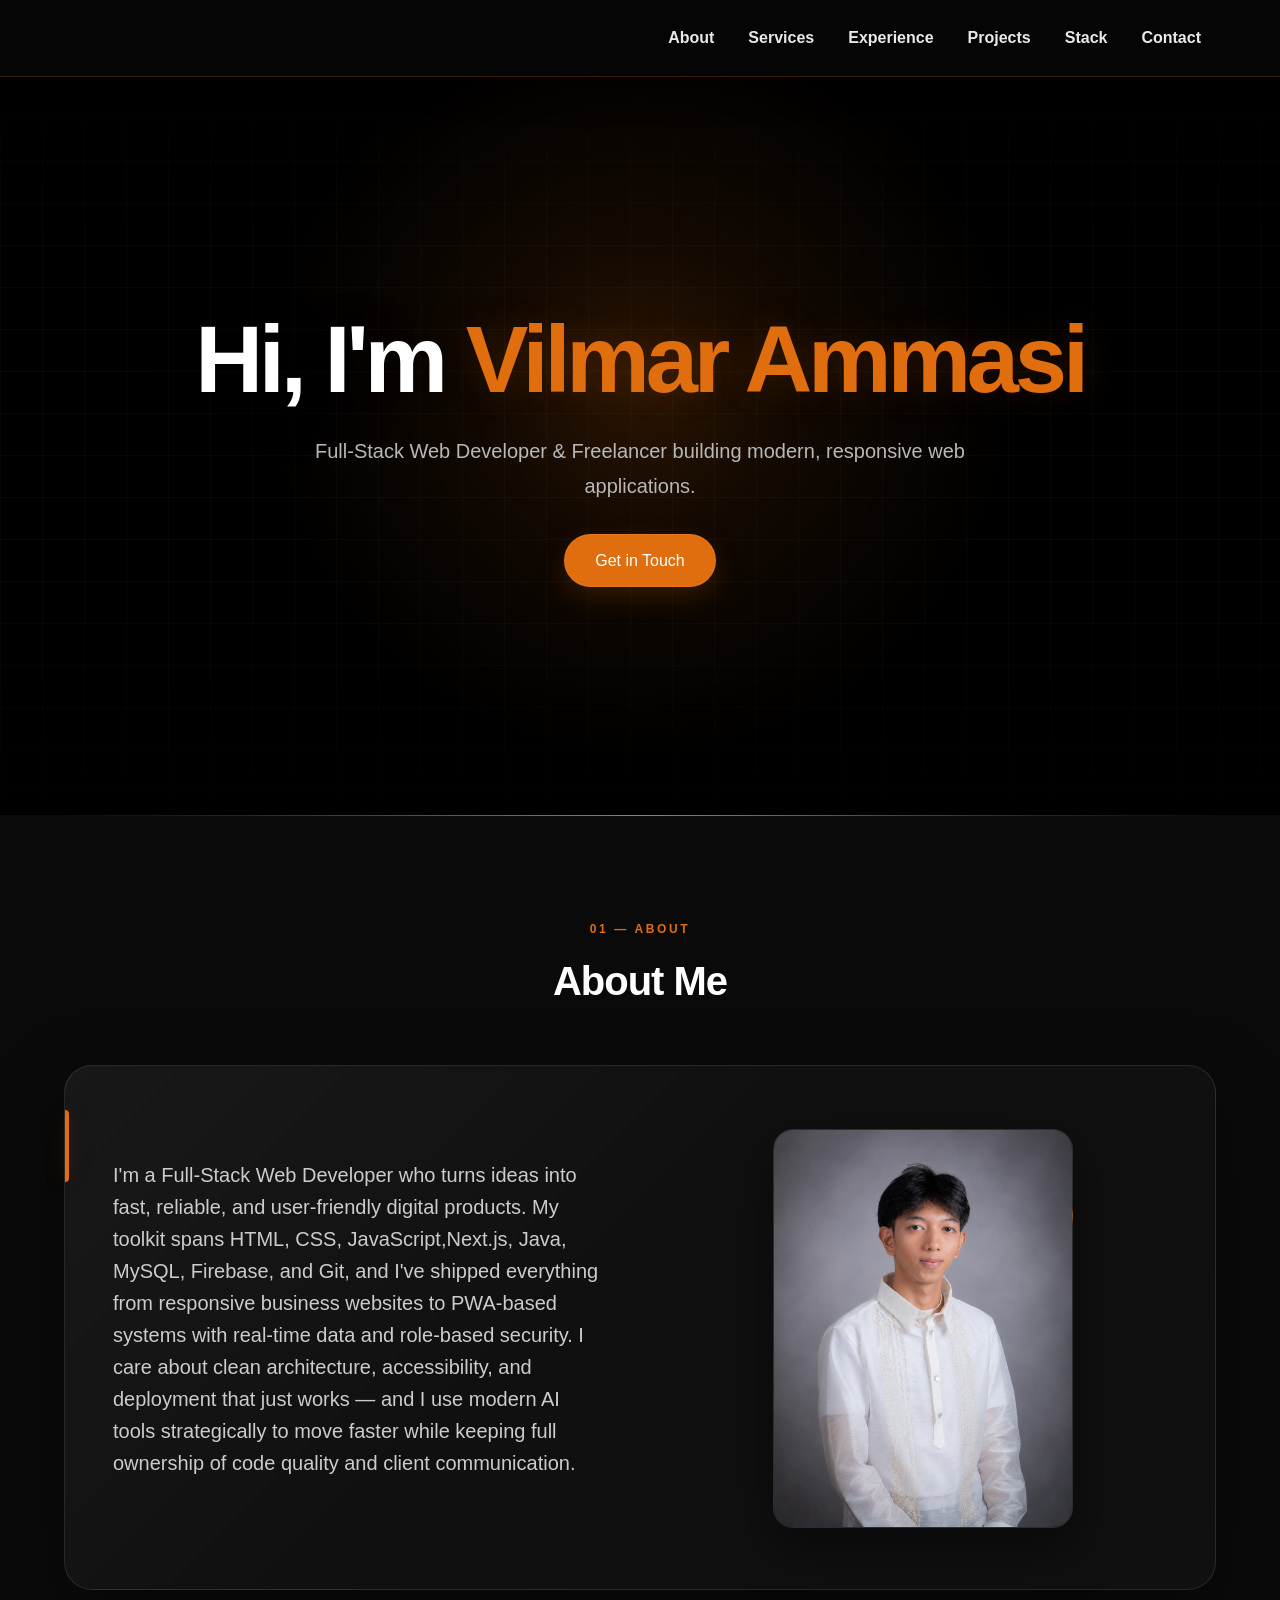
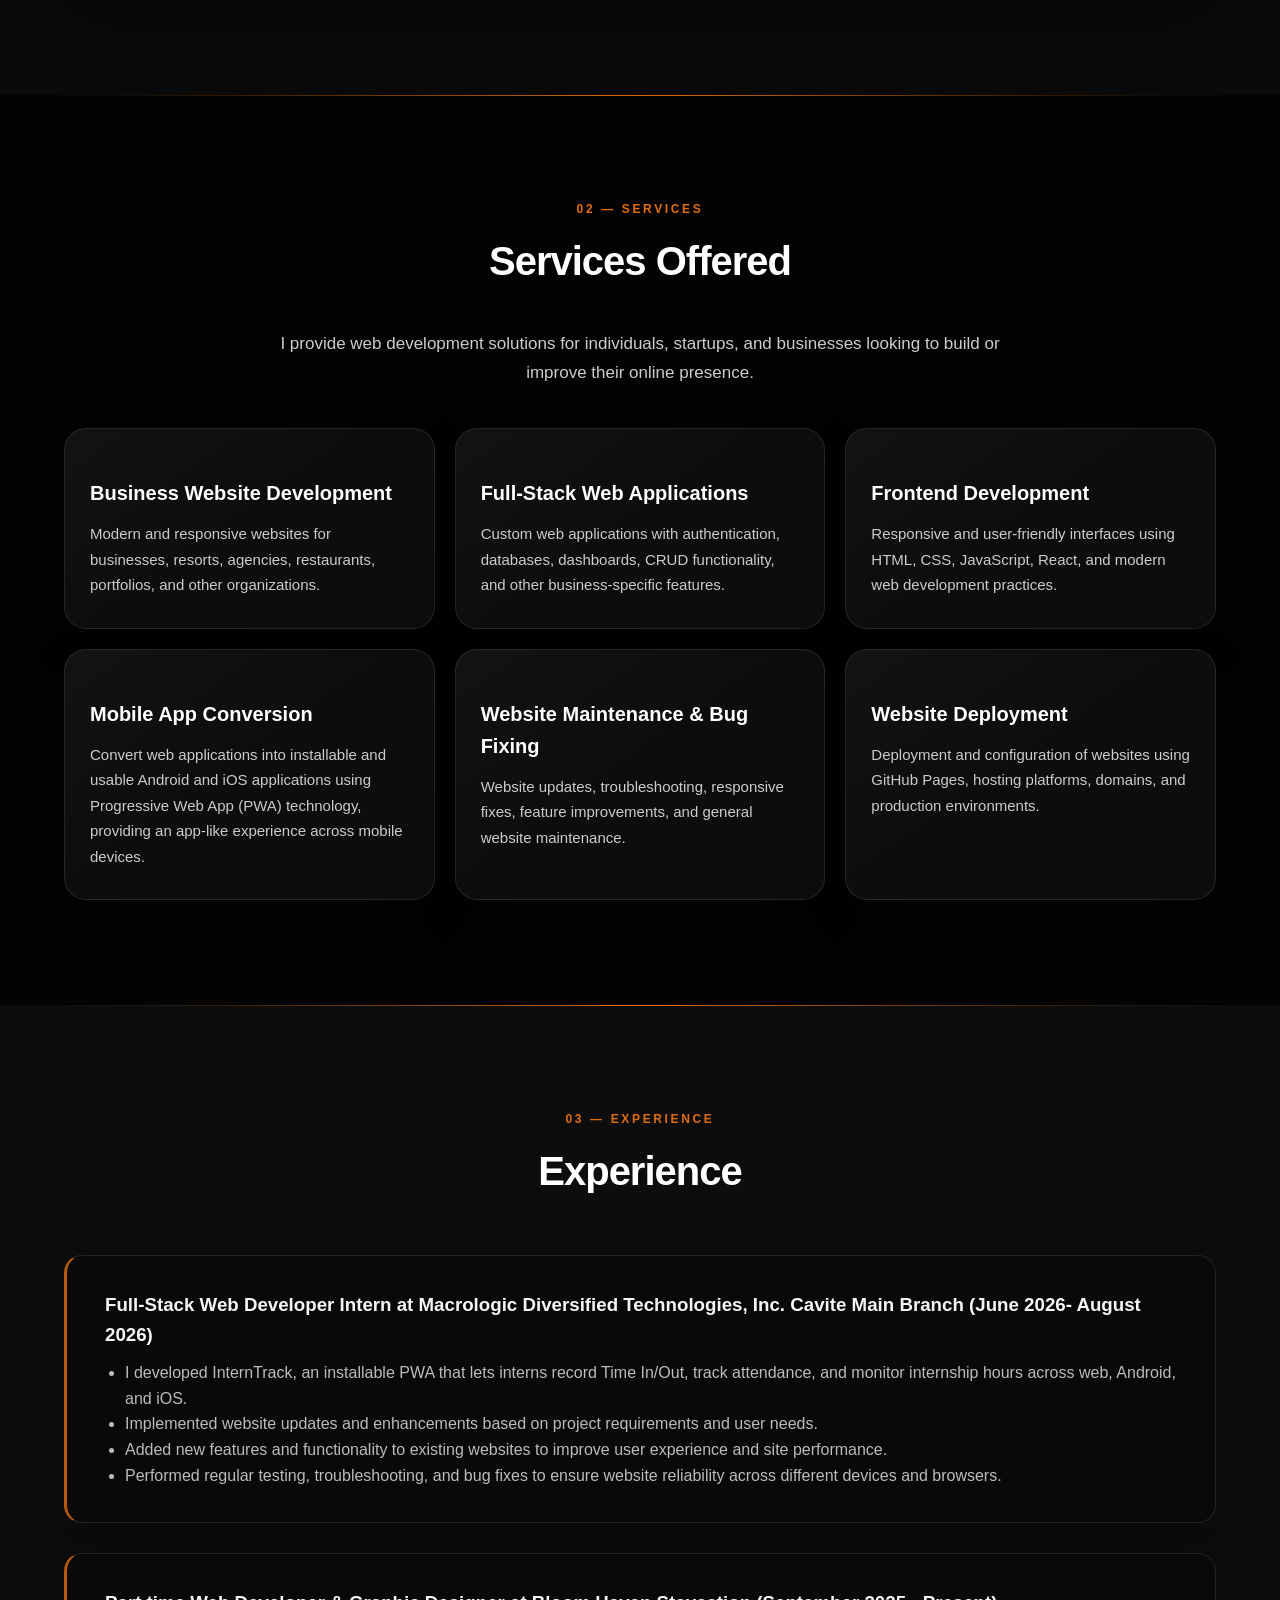
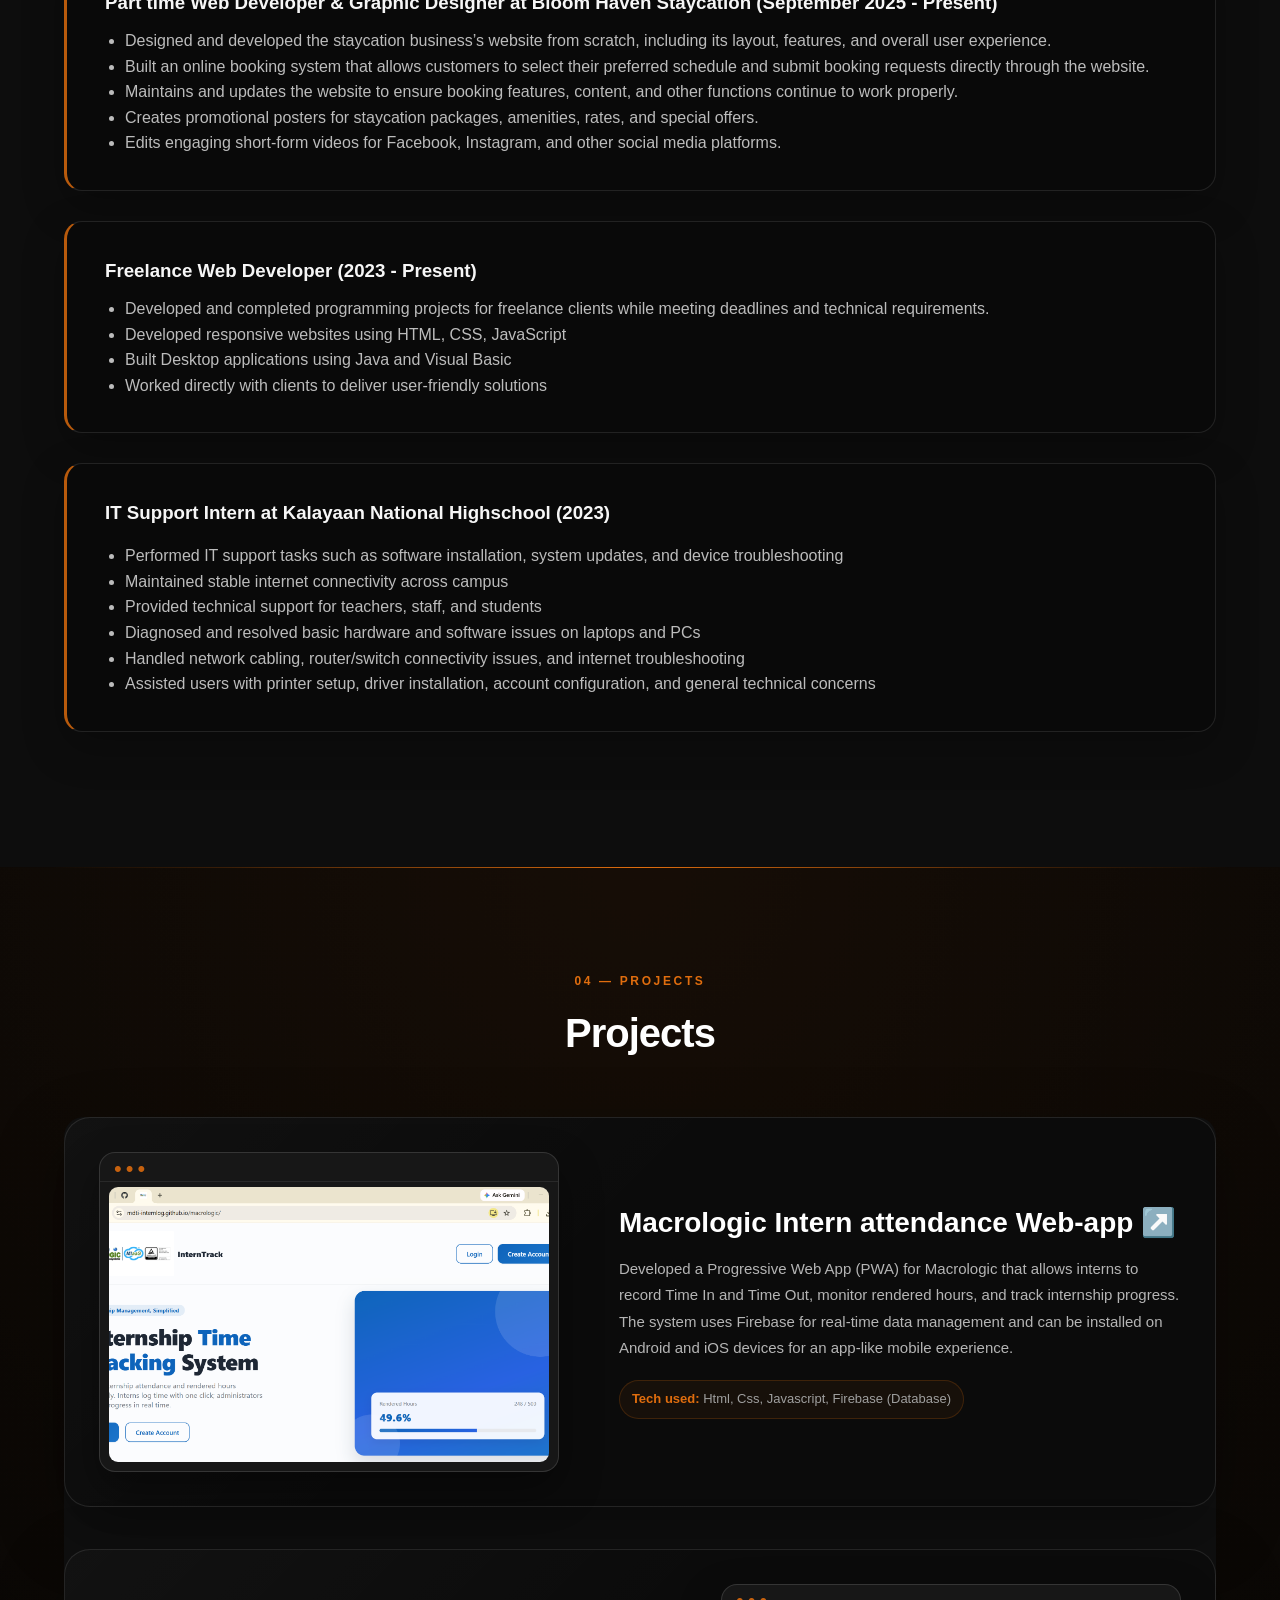
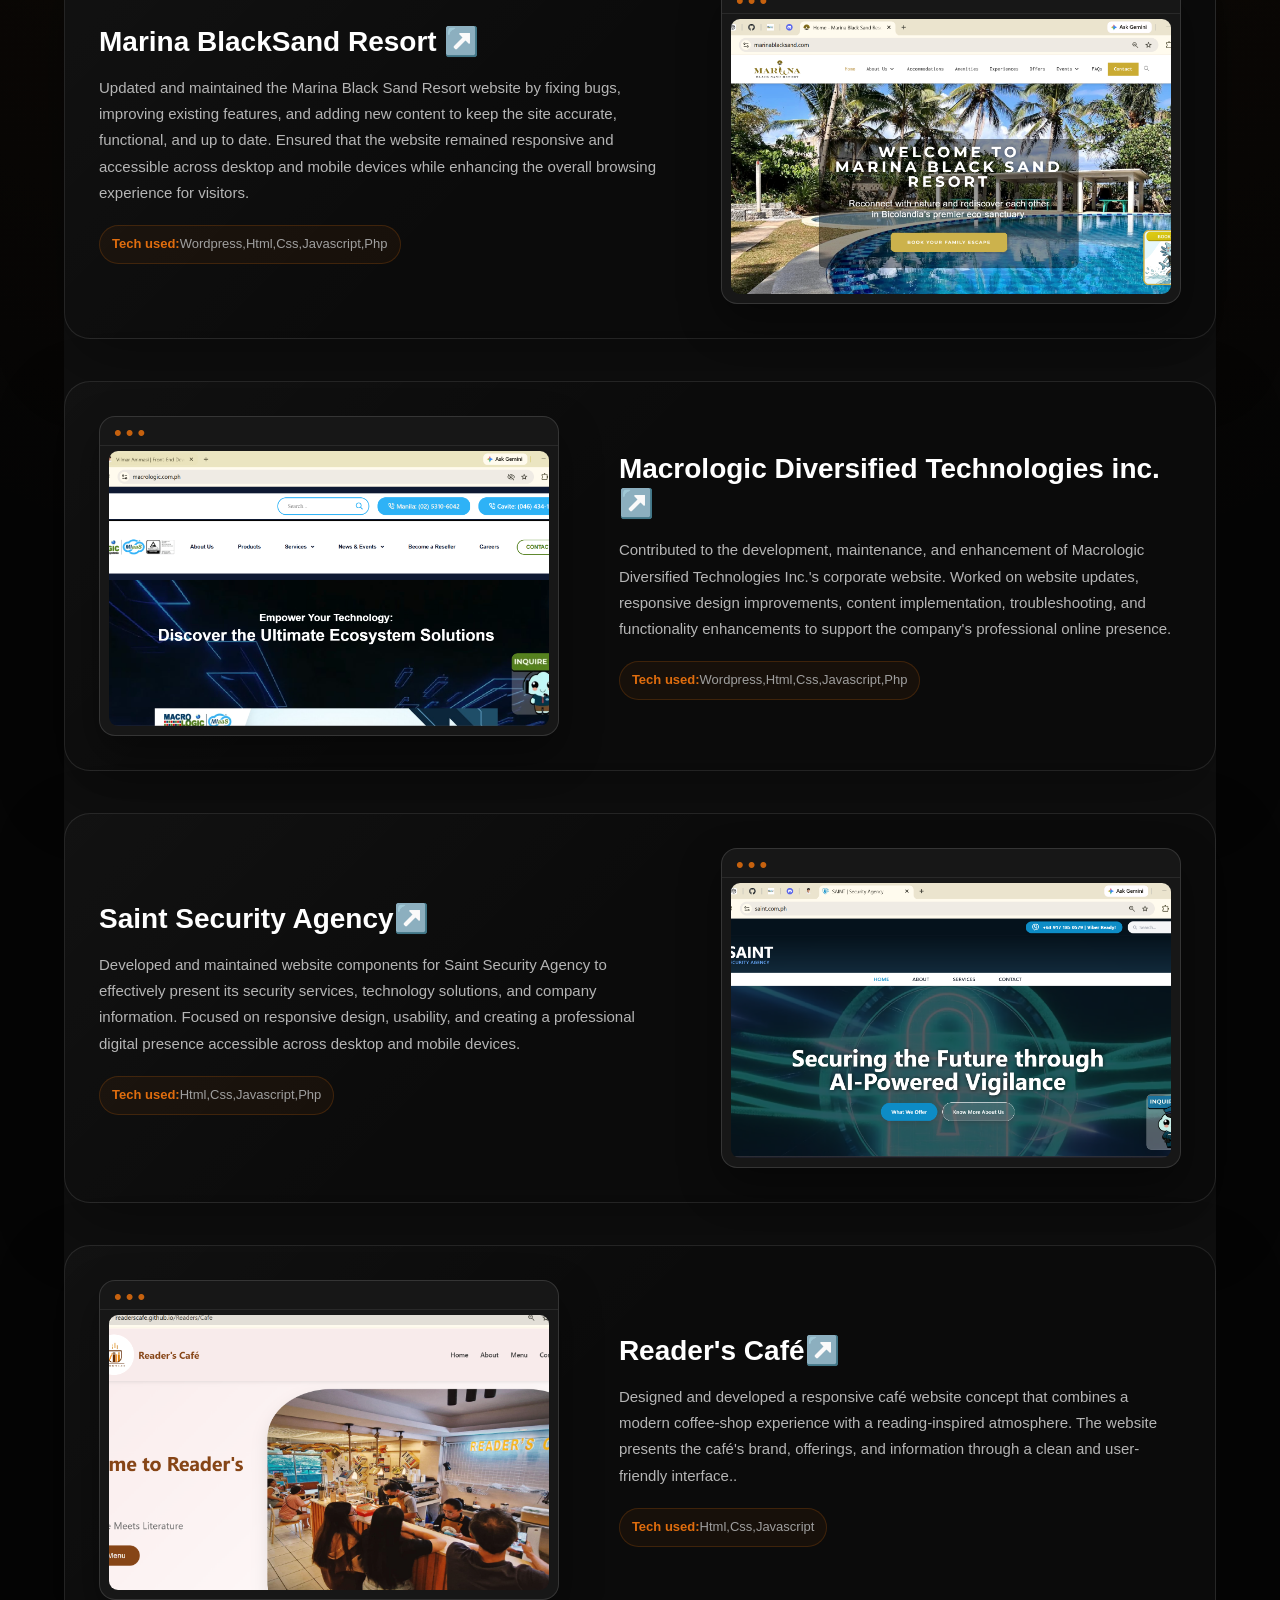
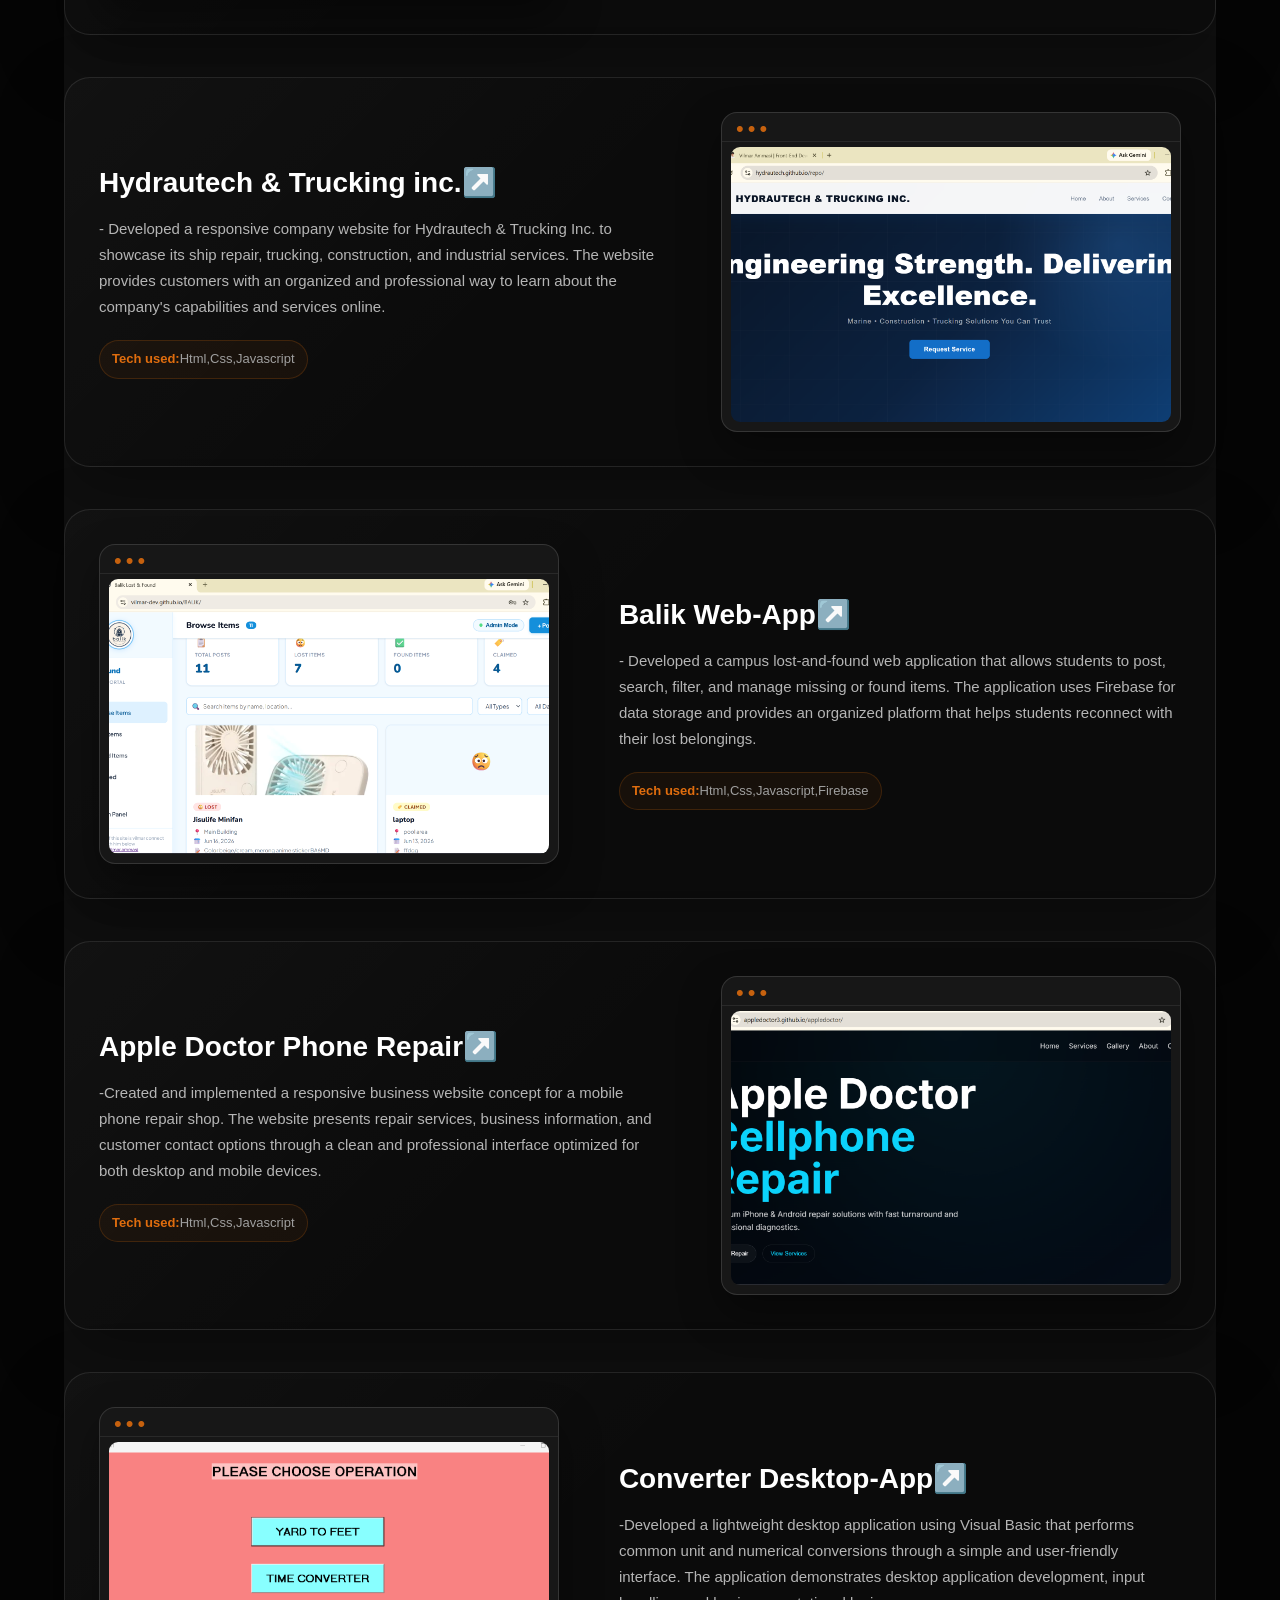
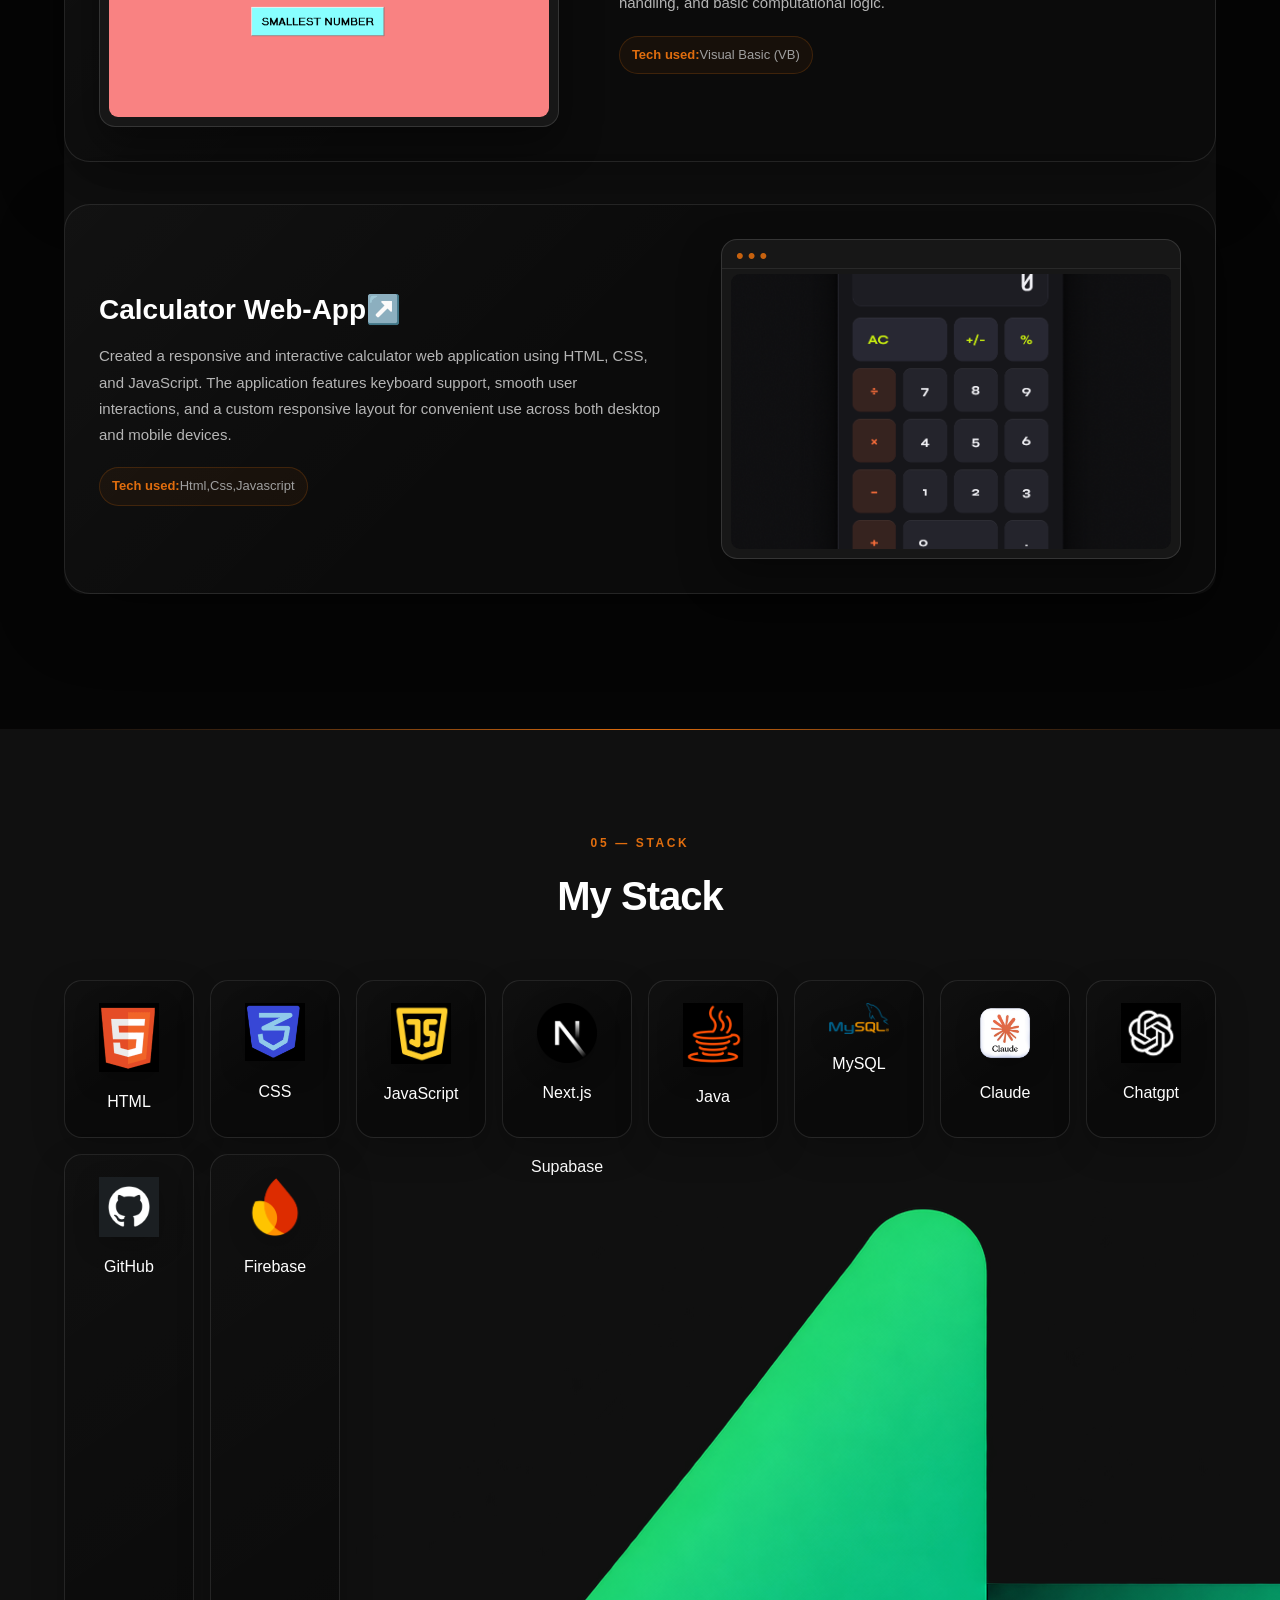
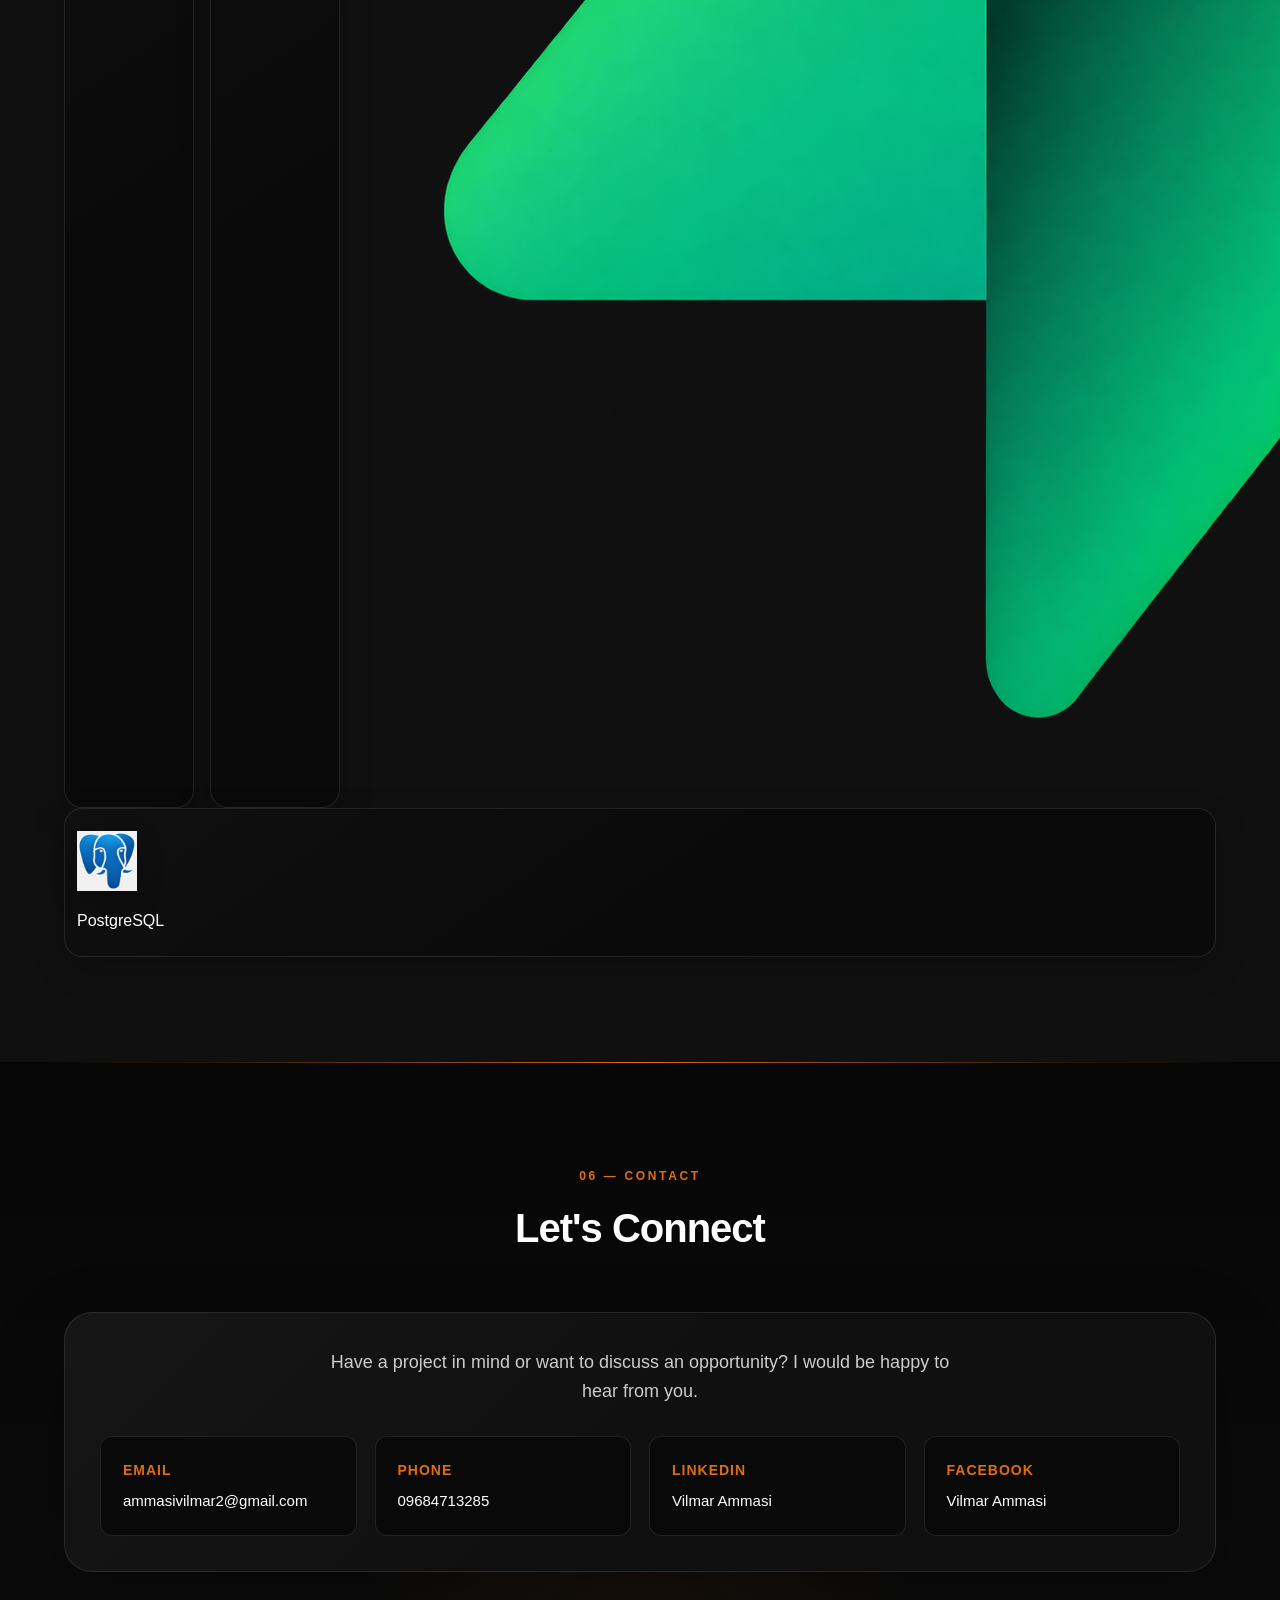
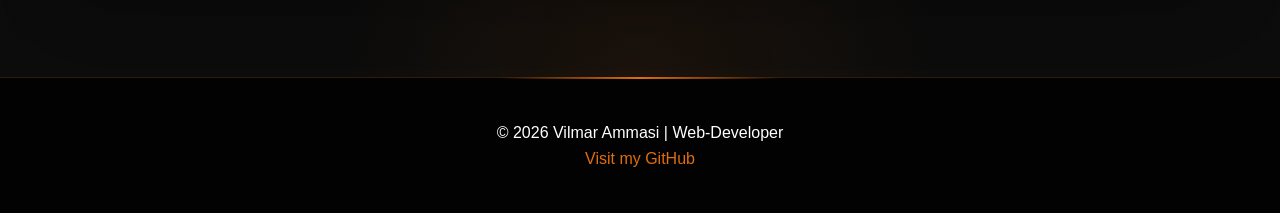
==== commit b04c21be: "Update index.html" ====
--- a/index.html
+++ b/index.html
@@ -564,7 +564,18 @@
       <div class="stack-item">
         <img src="img/firebase.webp" alt="">
         <p>Firebase</p>
-      </div>
+      </div
+
+
+        <div class="stack-item">
+  <img src="img/supabaselogo.png" alt="">
+  <p>Supabase</p>
+</div>
+
+<div class="stack-item">
+  <img src="img/posgres.png" alt="PostgreSQL Logo">
+  <p>PostgreSQL</p>
+</div>
 
 
       
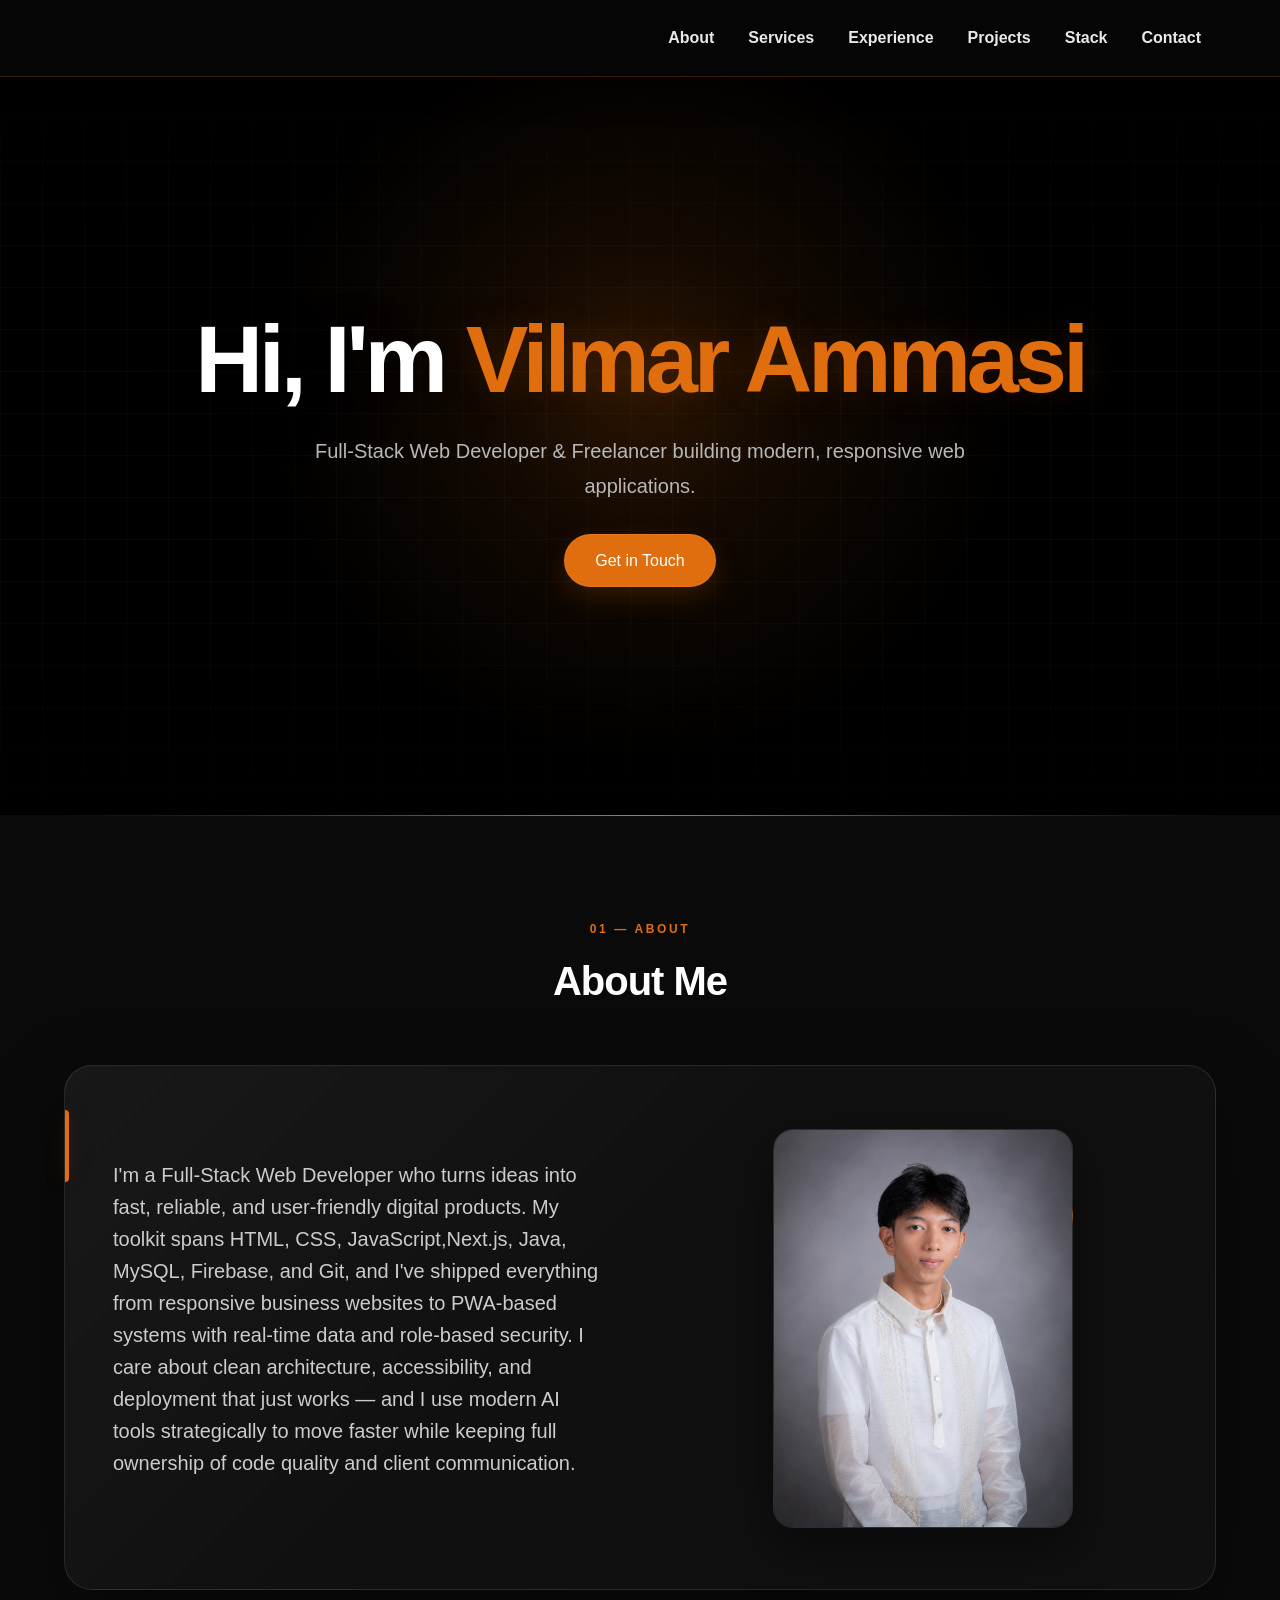
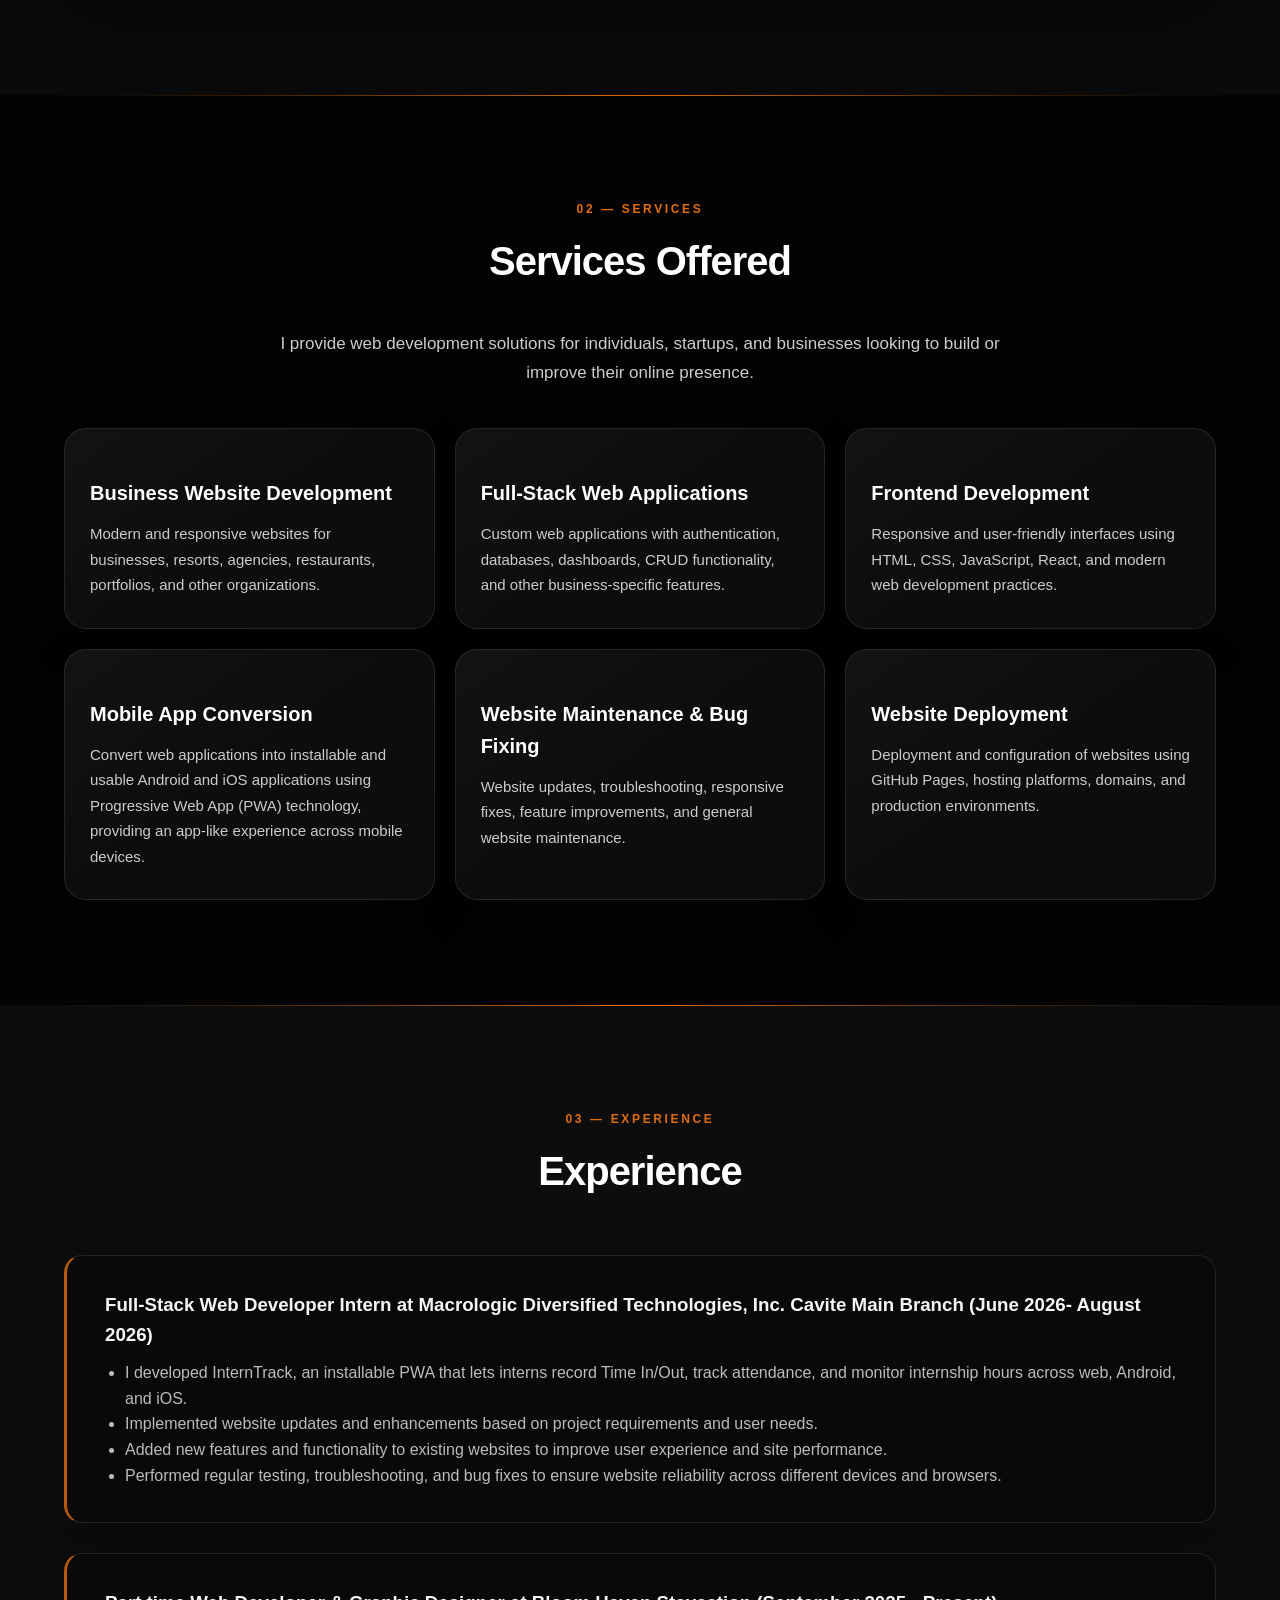
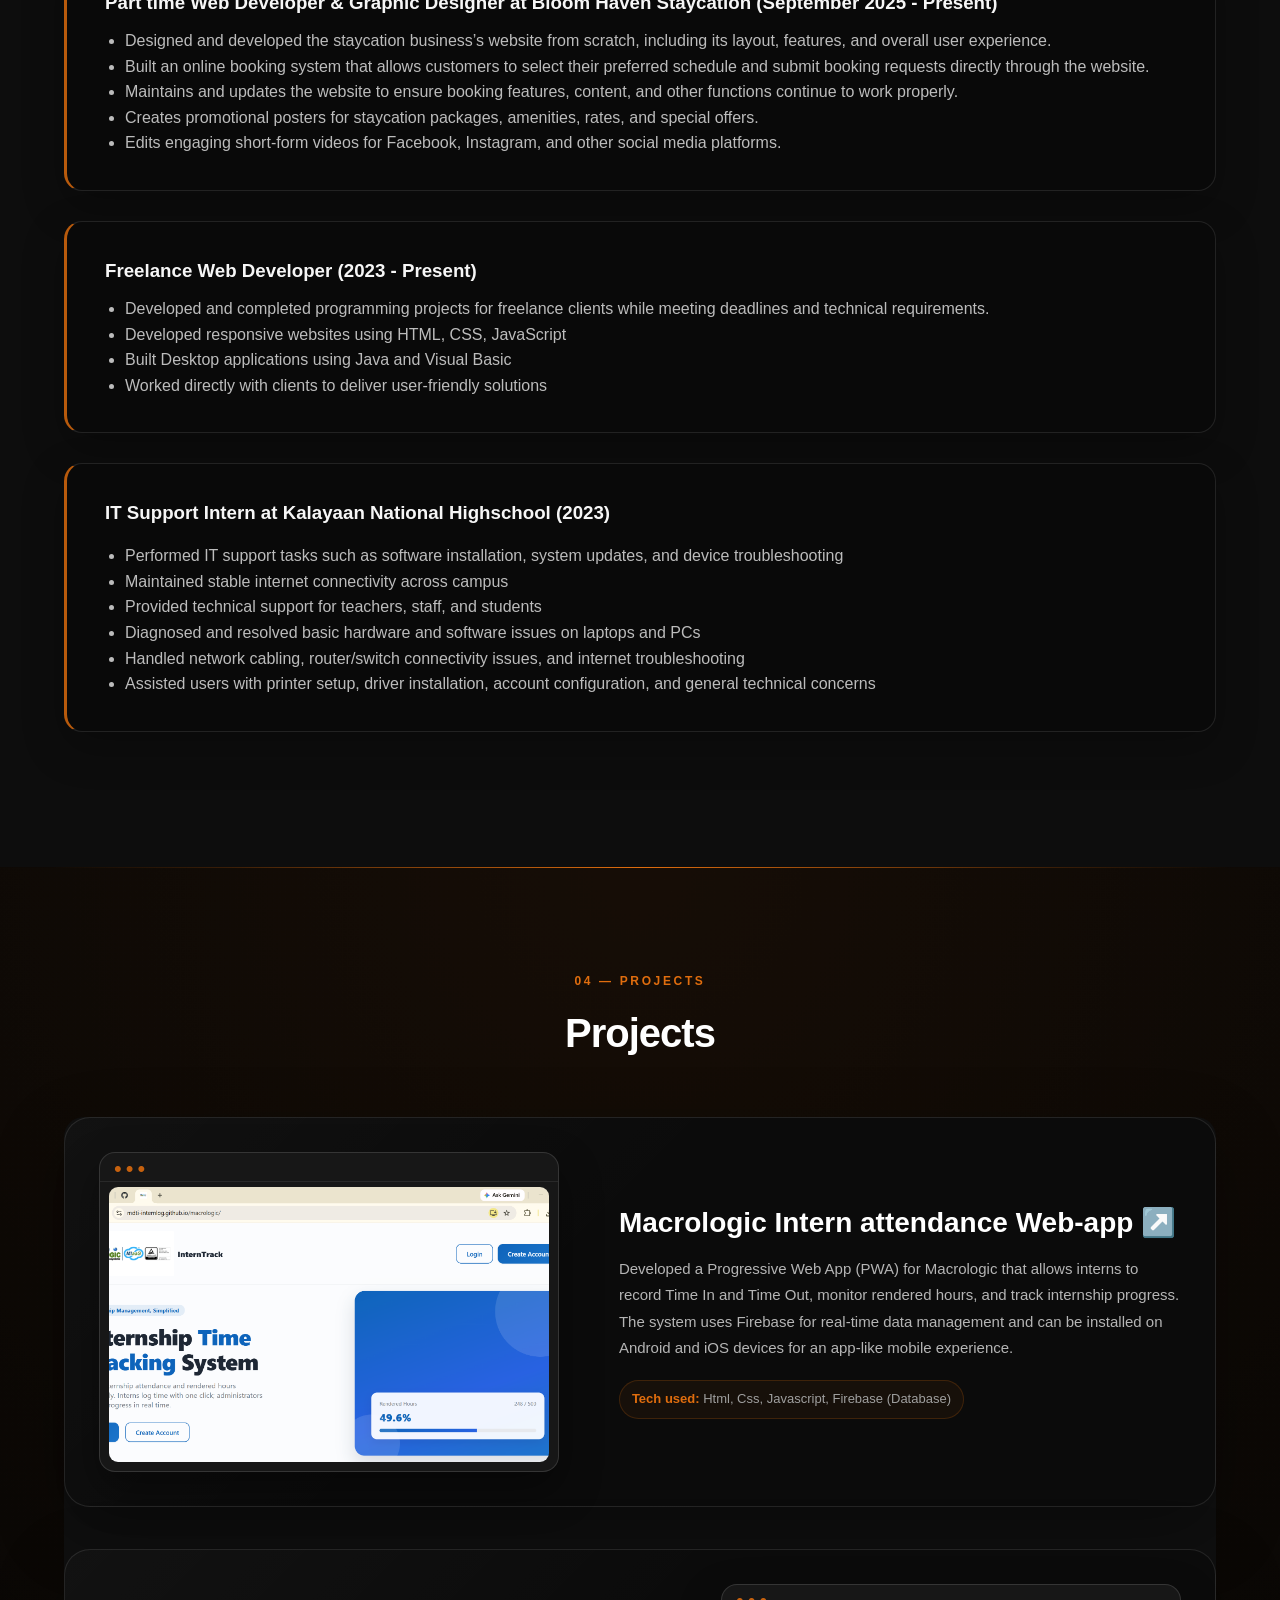
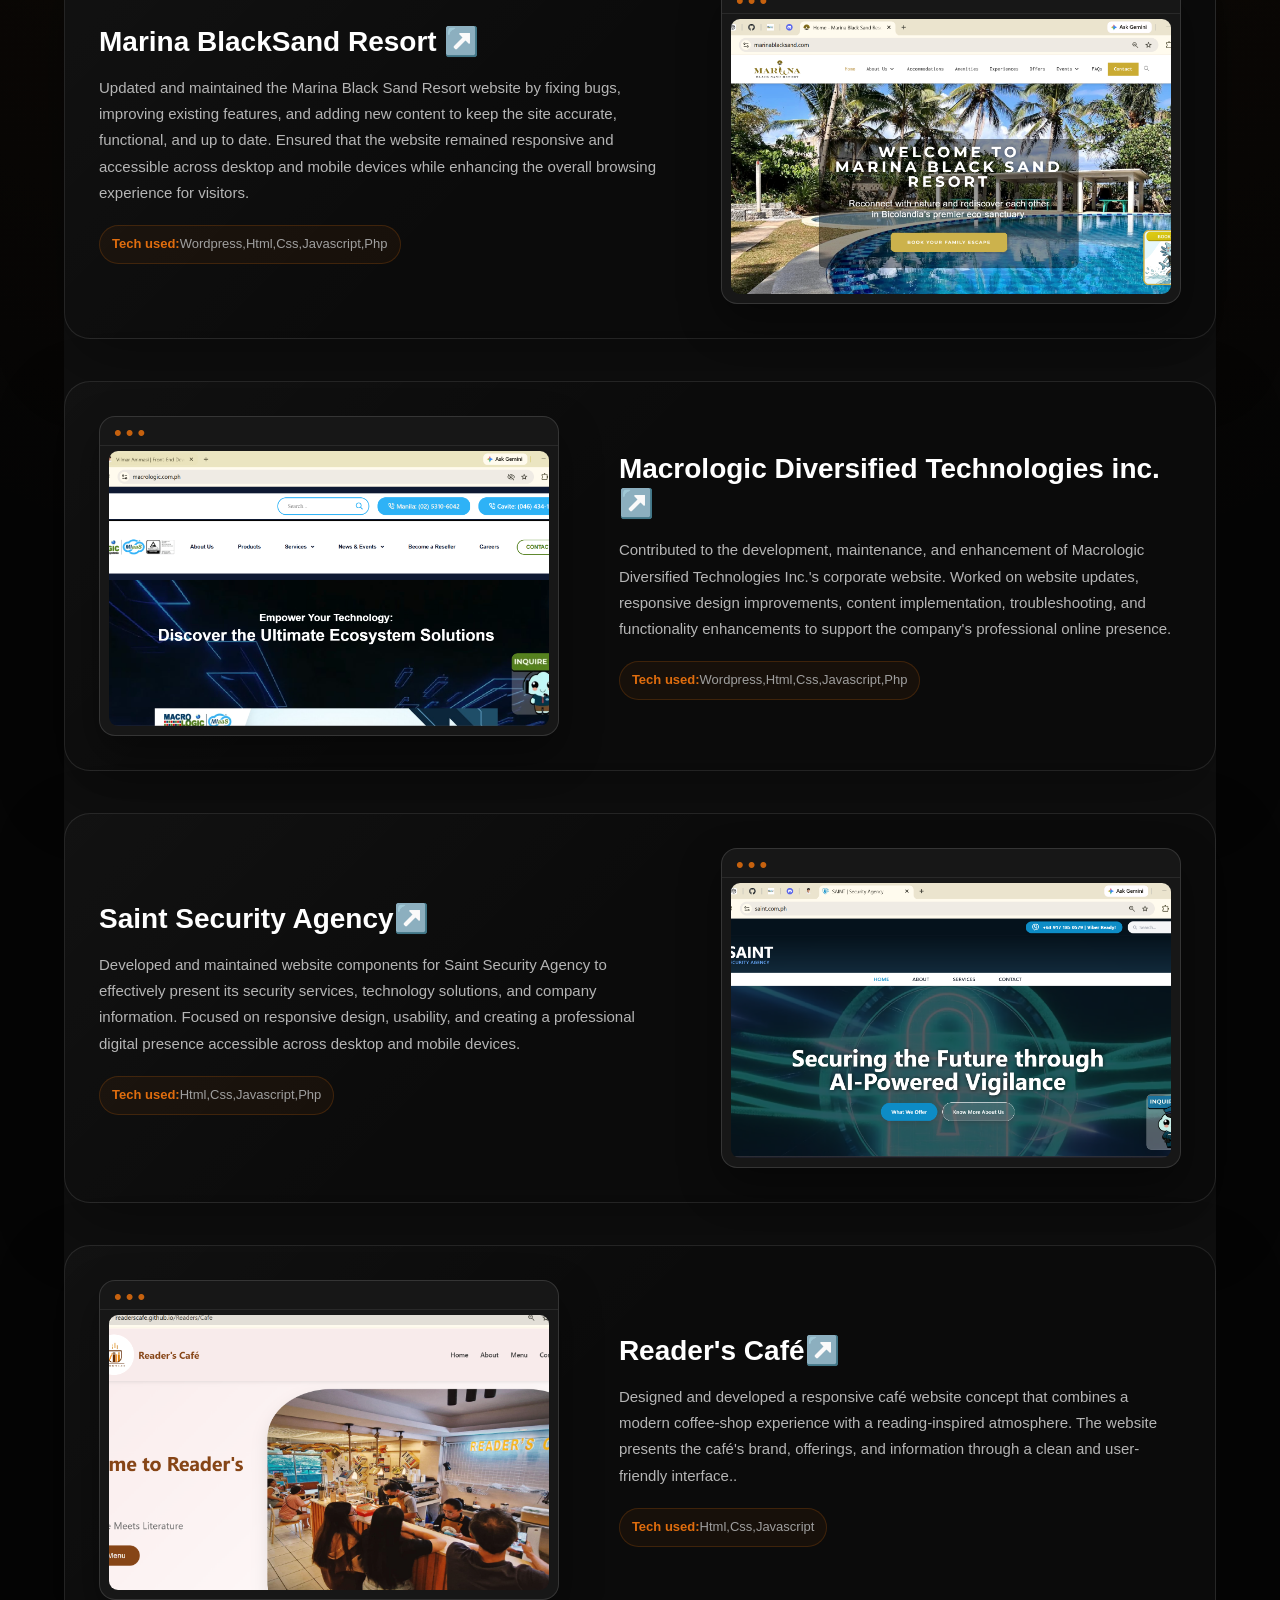
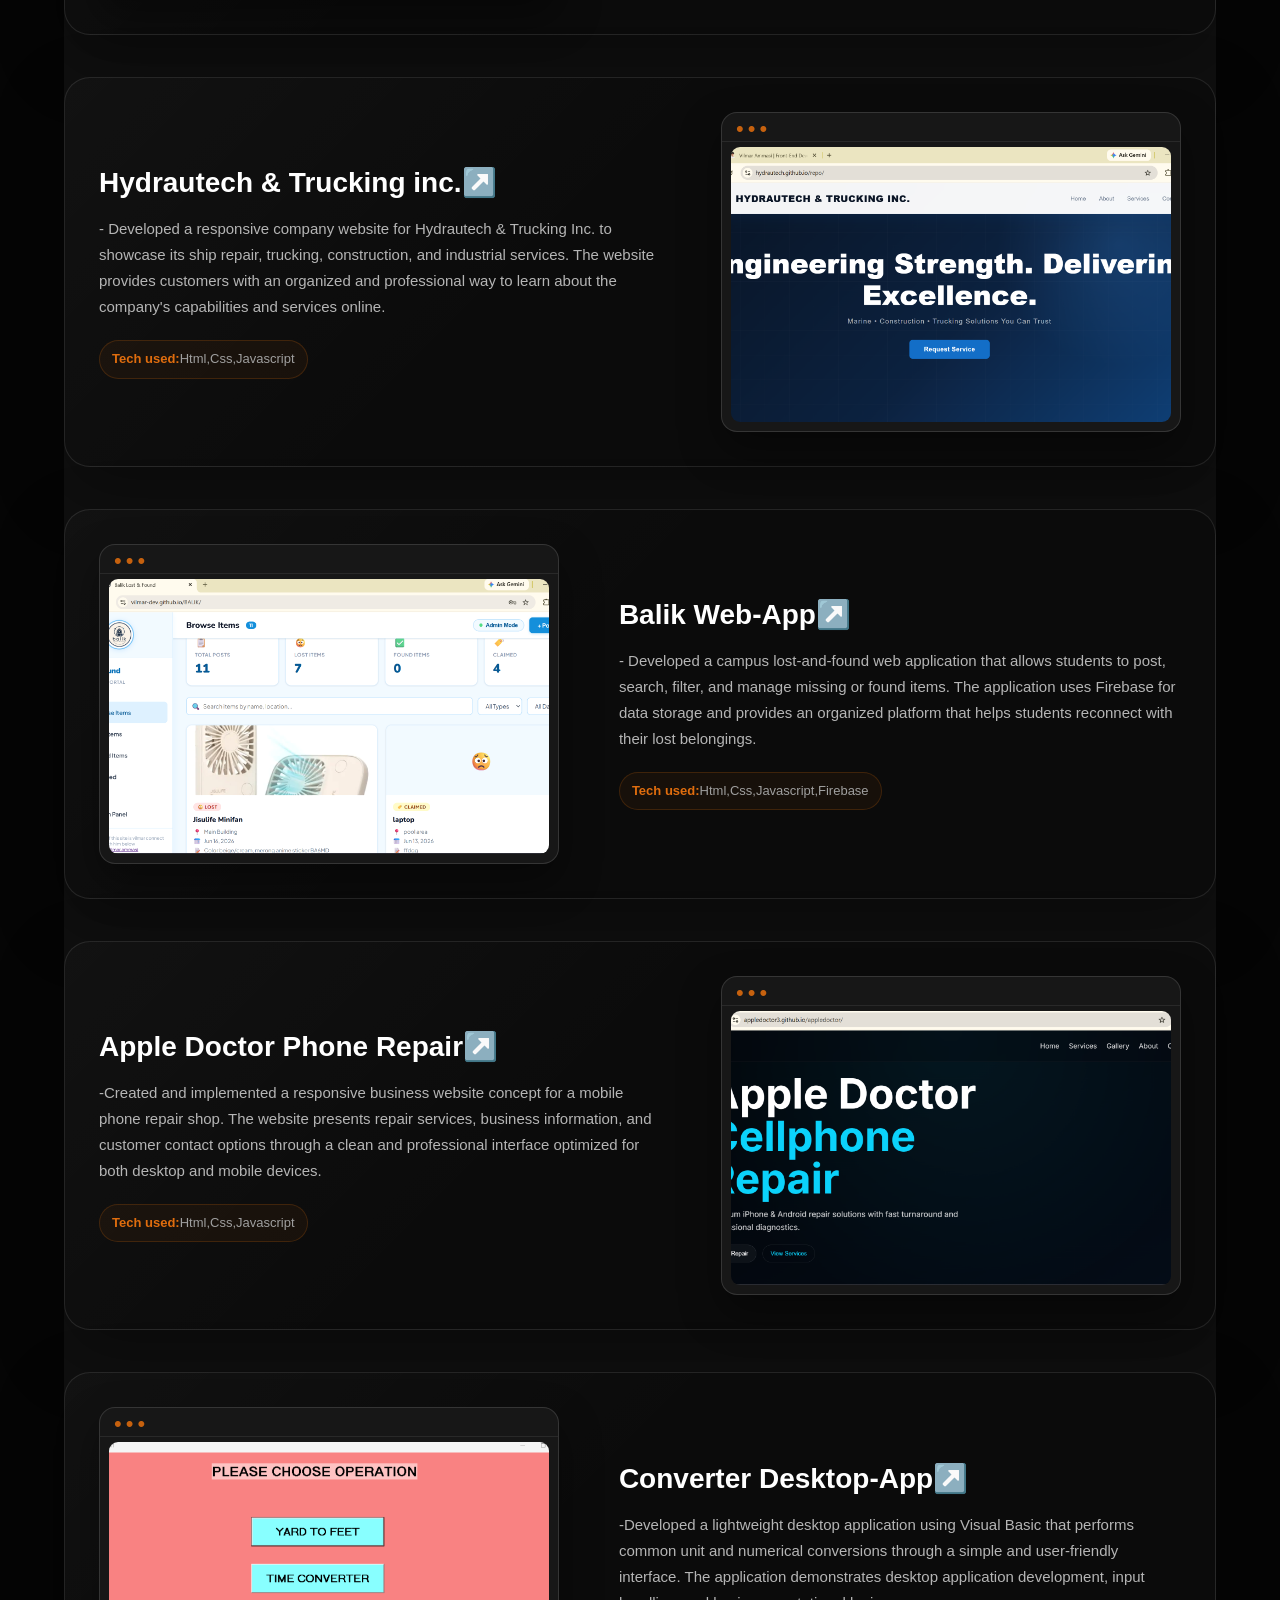
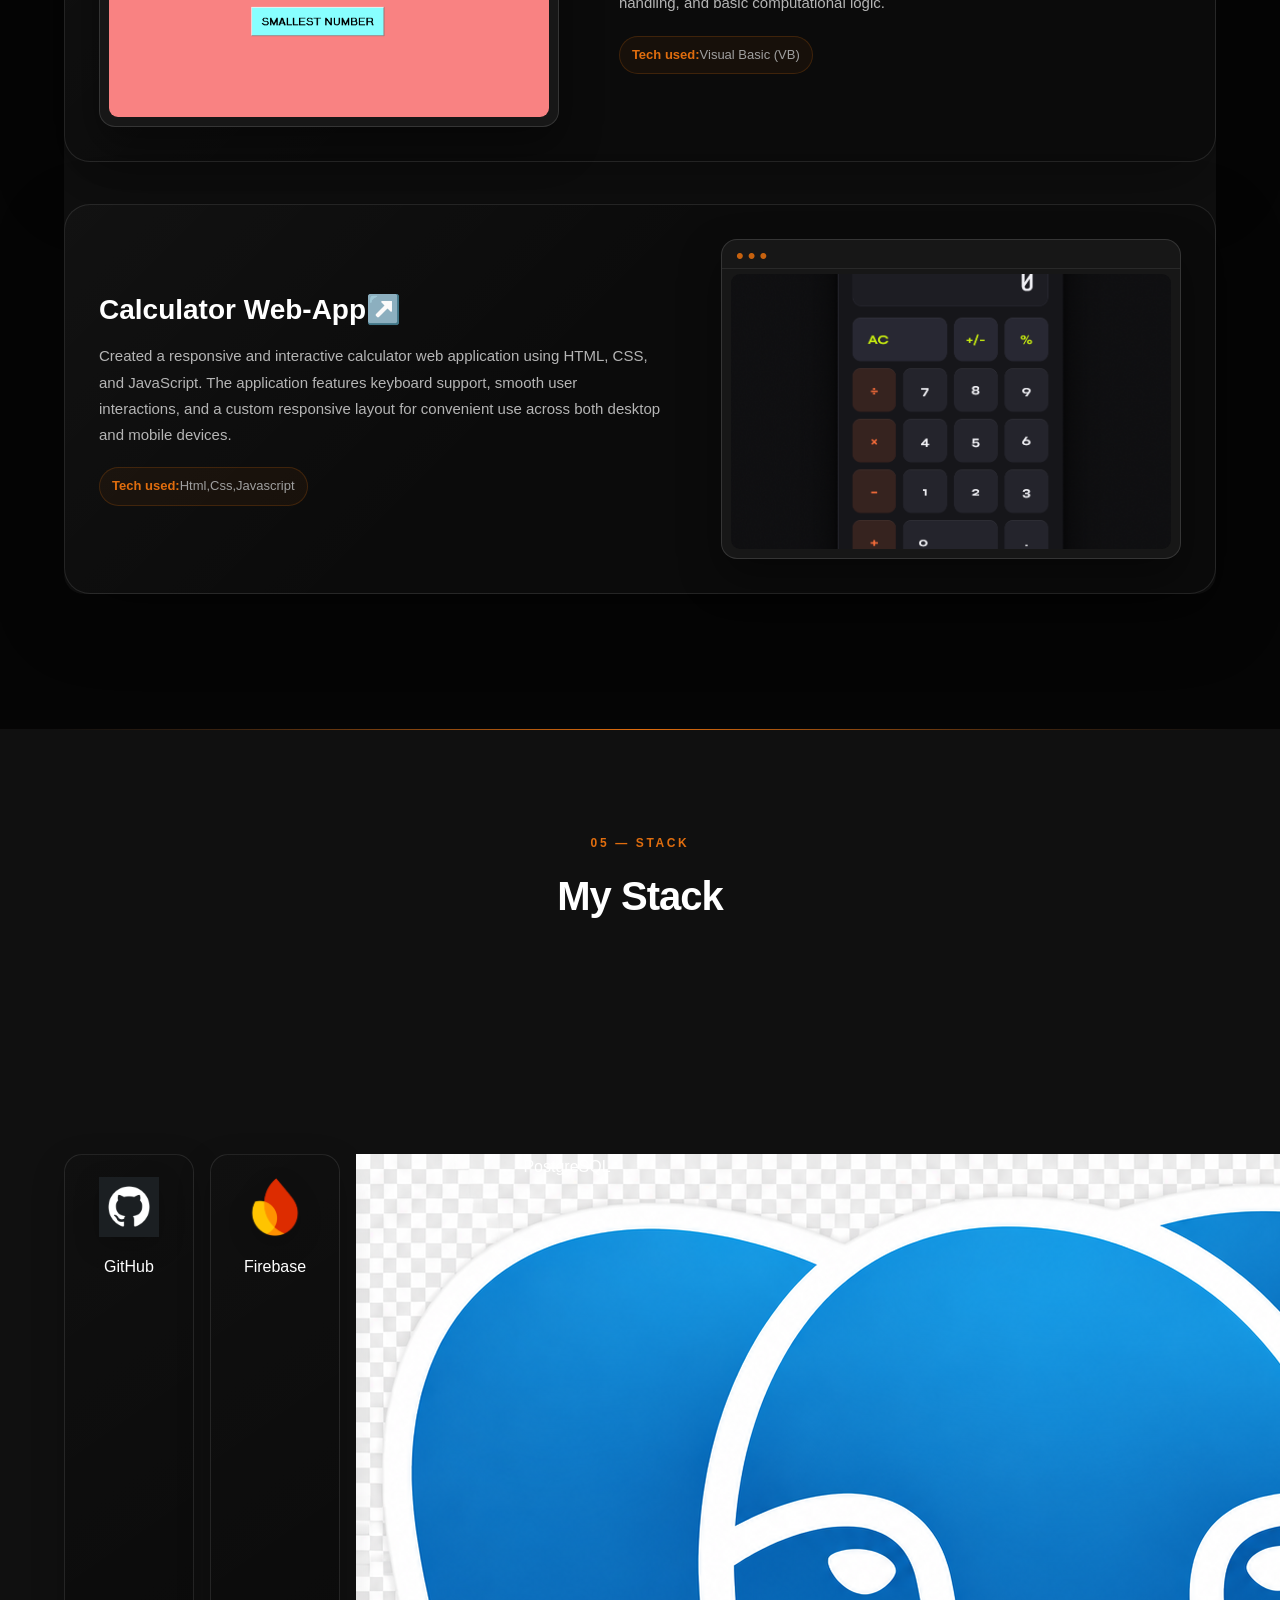
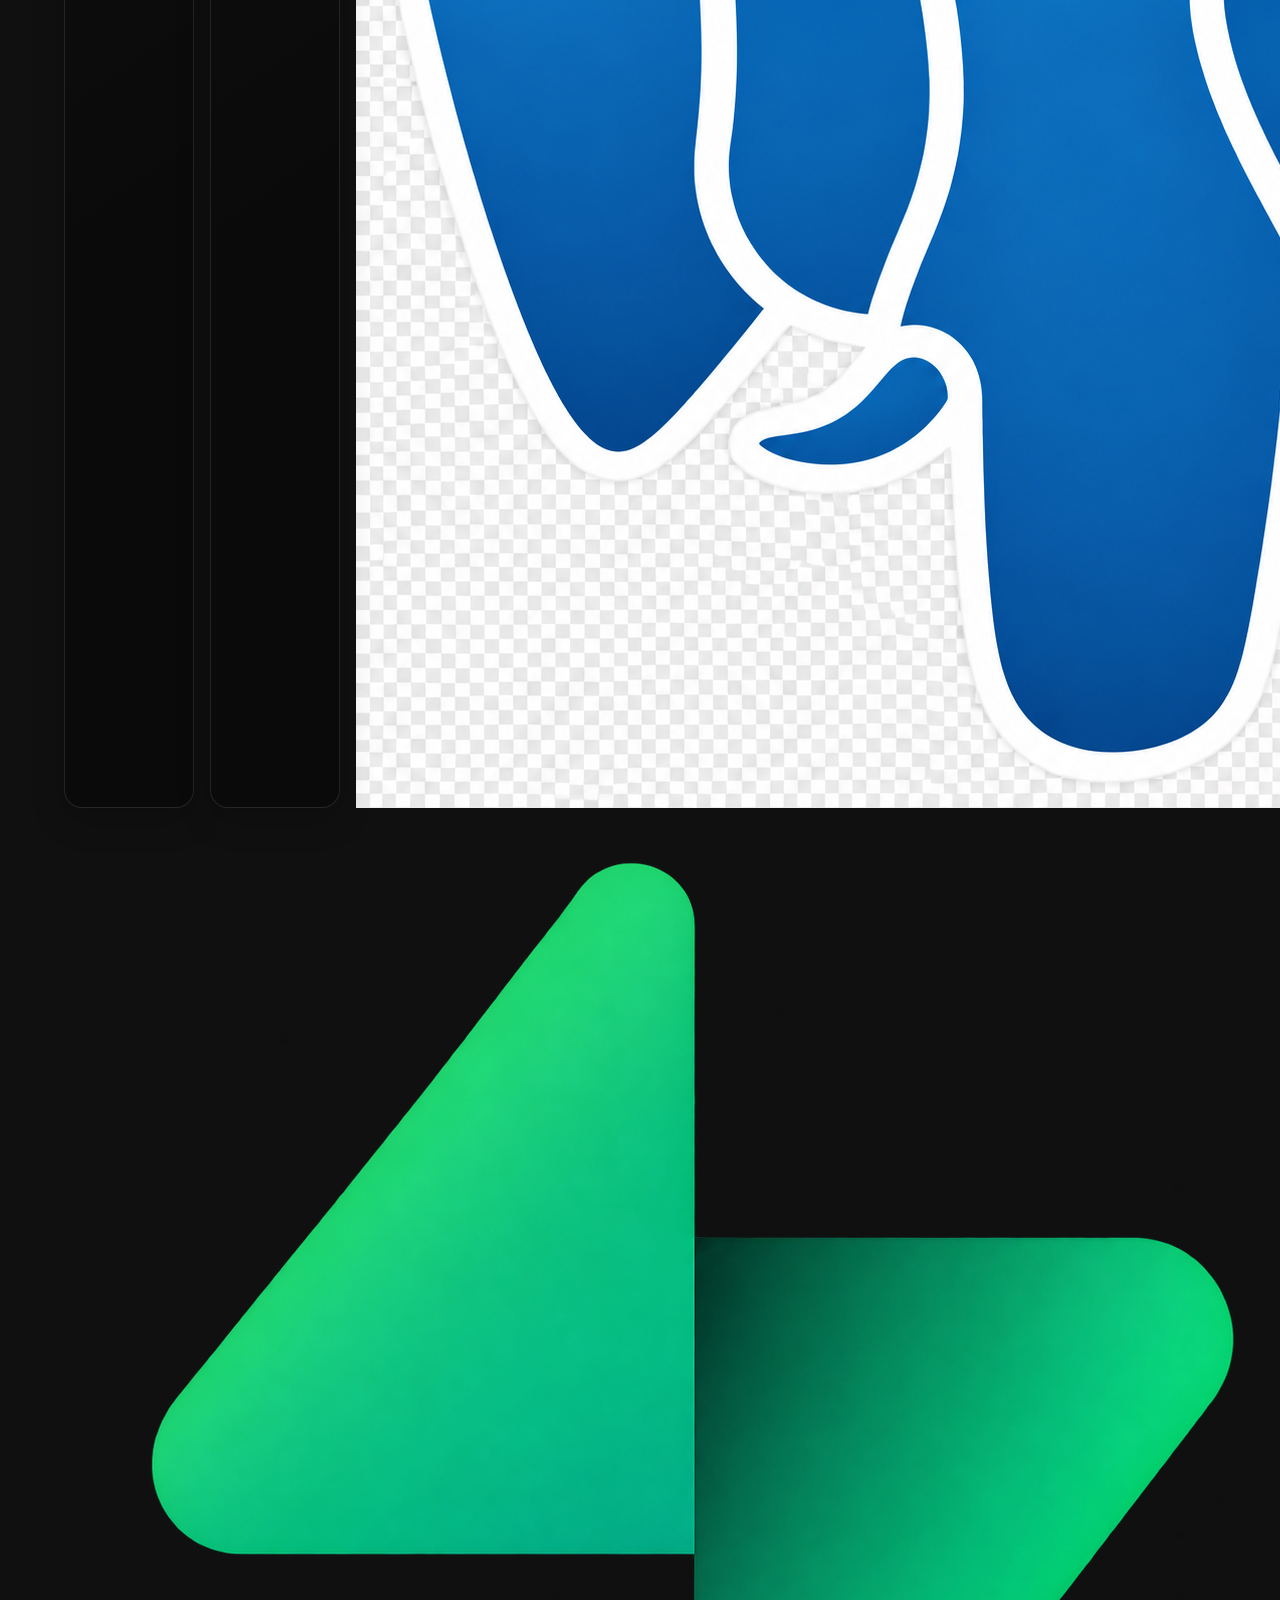
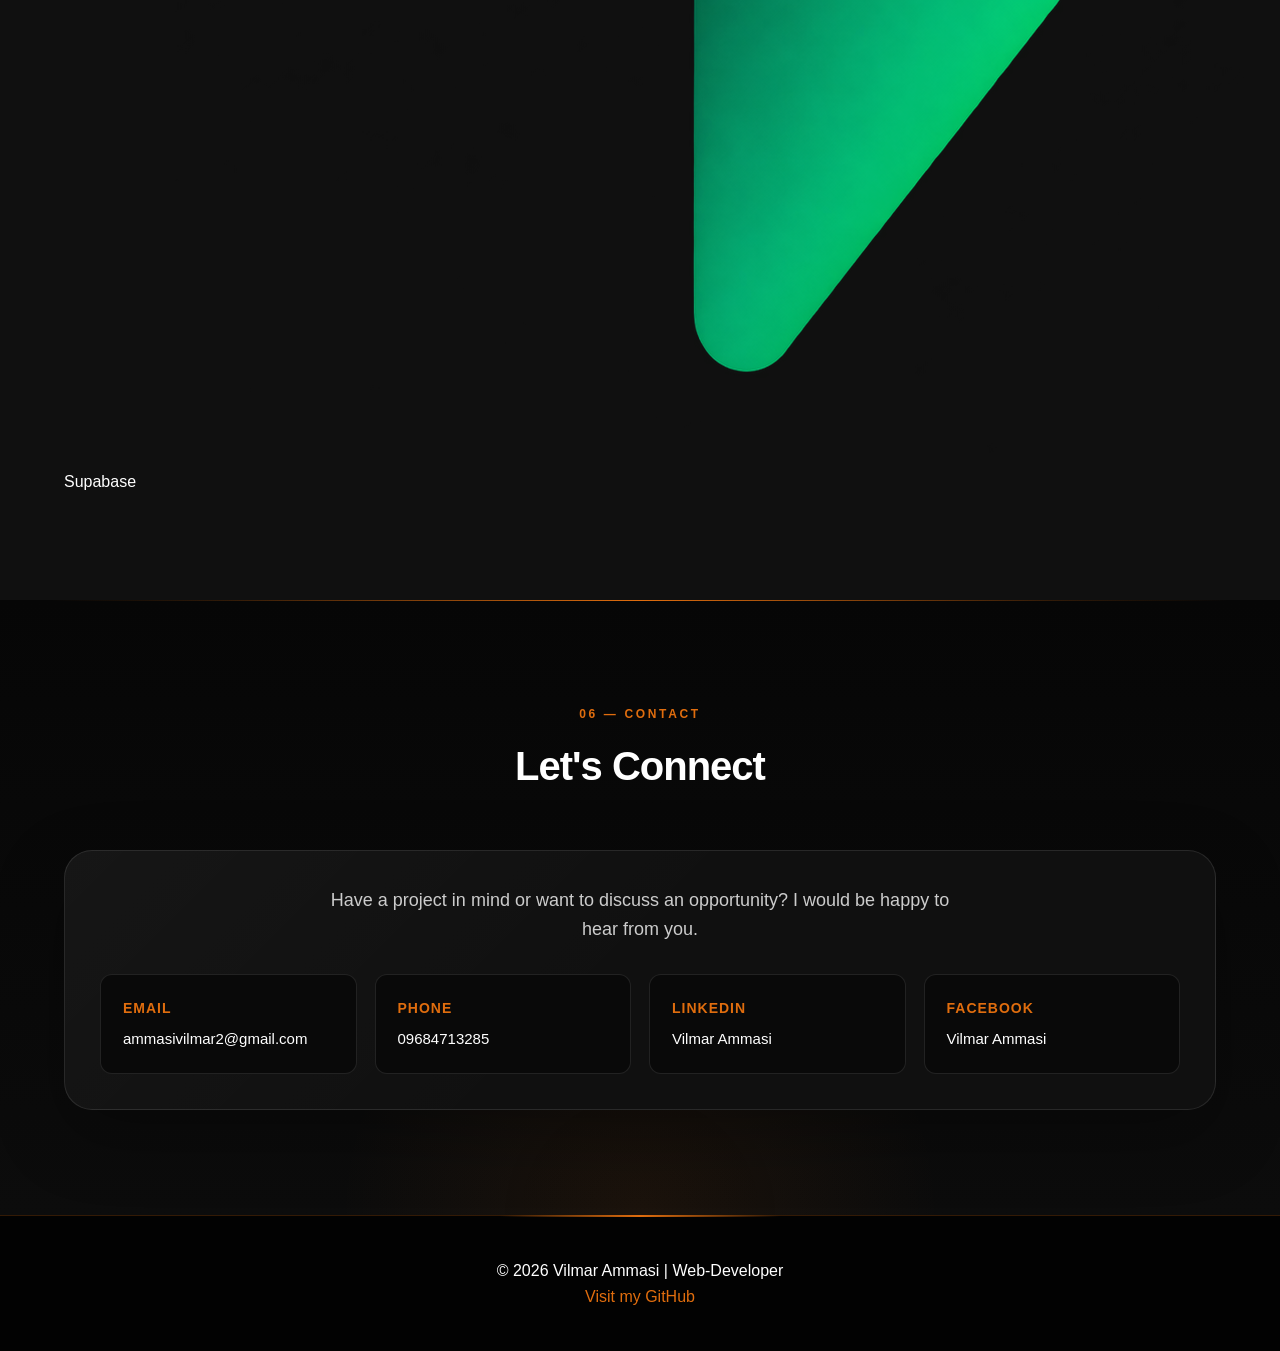
==== commit 23fc2ab3: "Update index.html" ====
--- a/index.html
+++ b/index.html
@@ -567,15 +567,17 @@
       </div
 
 
-        <div class="stack-item">
-  <img src="img/supabaselogo.png" alt="">
-  <p>Supabase</p>
-</div>
-
-<div class="stack-item">
-  <img src="img/posgres.png" alt="PostgreSQL Logo">
-  <p>PostgreSQL</p>
-</div>
+
+
+           <div class="stack-item">
+        <img src="img/posgres.png" alt="">
+        <p>PostgreSQL</p>
+      </div
+
+           <div class="stack-item">
+        <img src="img/supabaselogo.png" alt="">
+        <p>Supabase</p>
+      </div
 
 
       
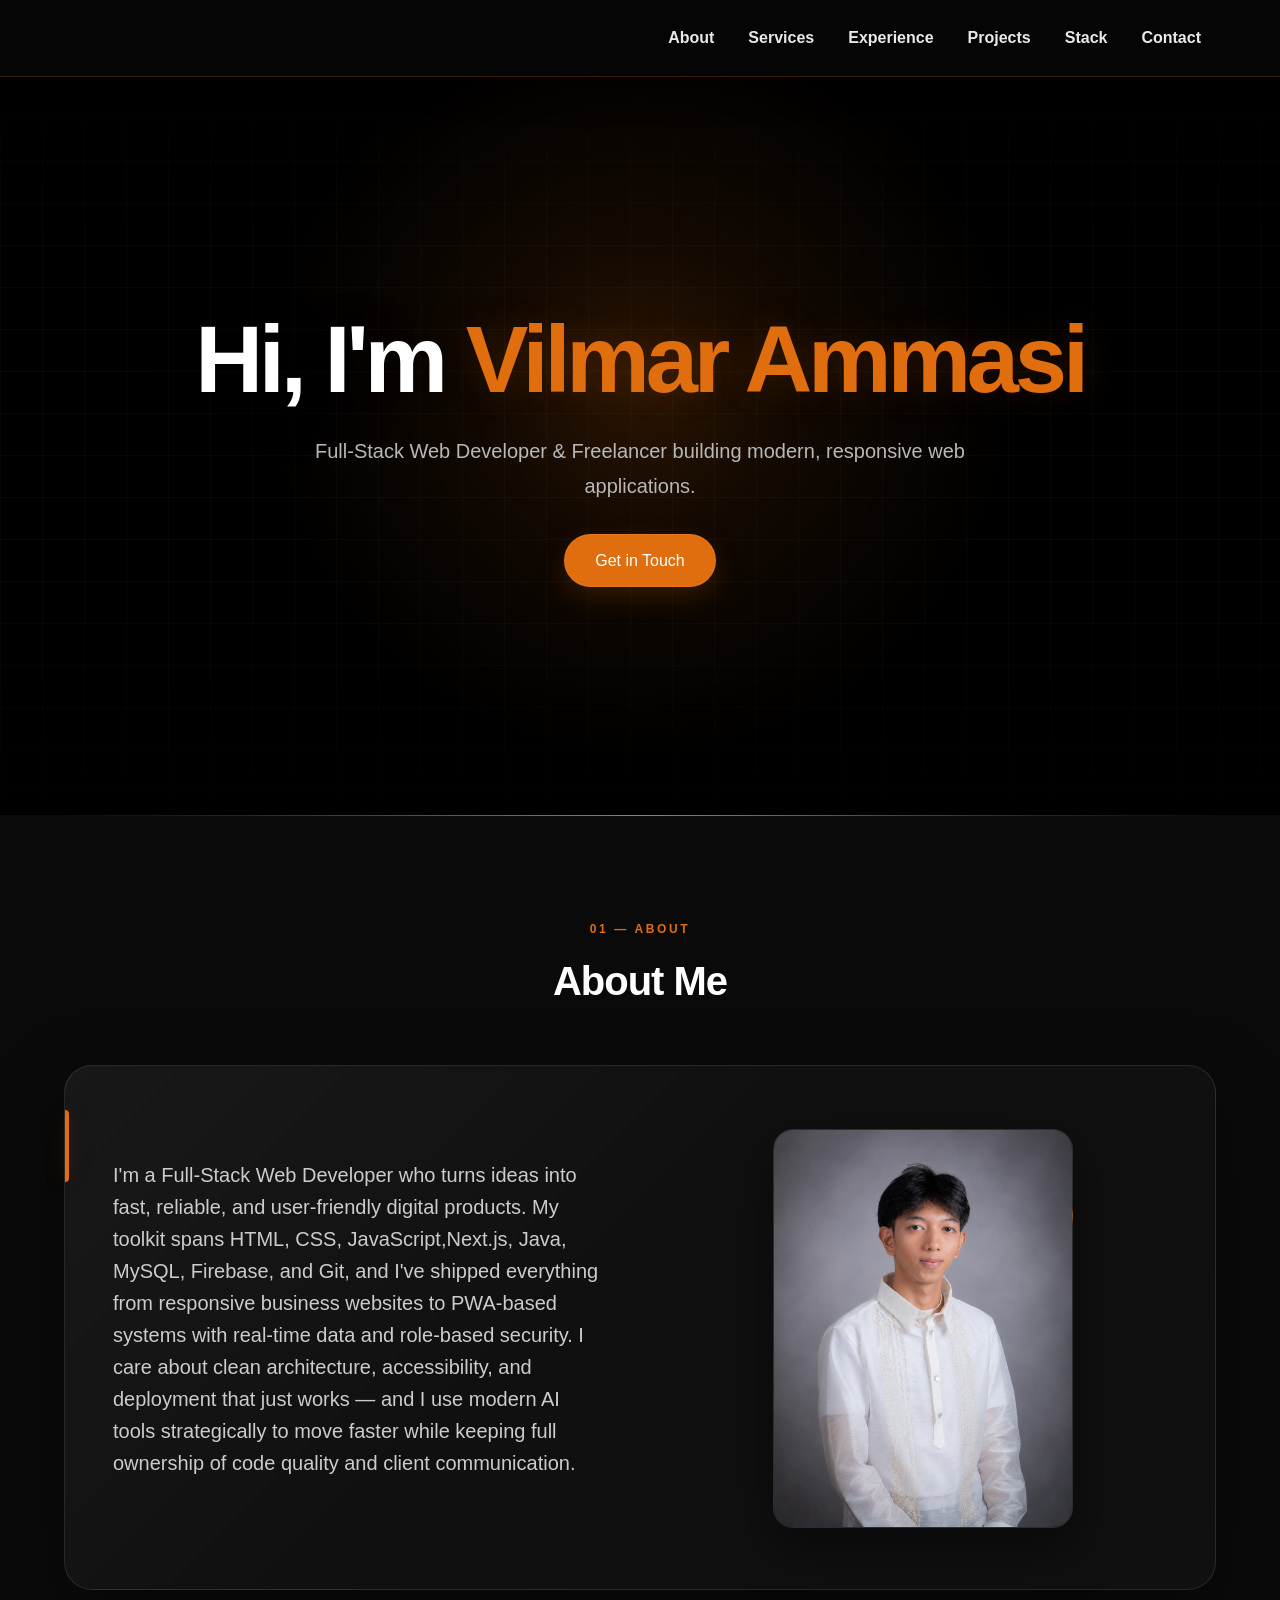
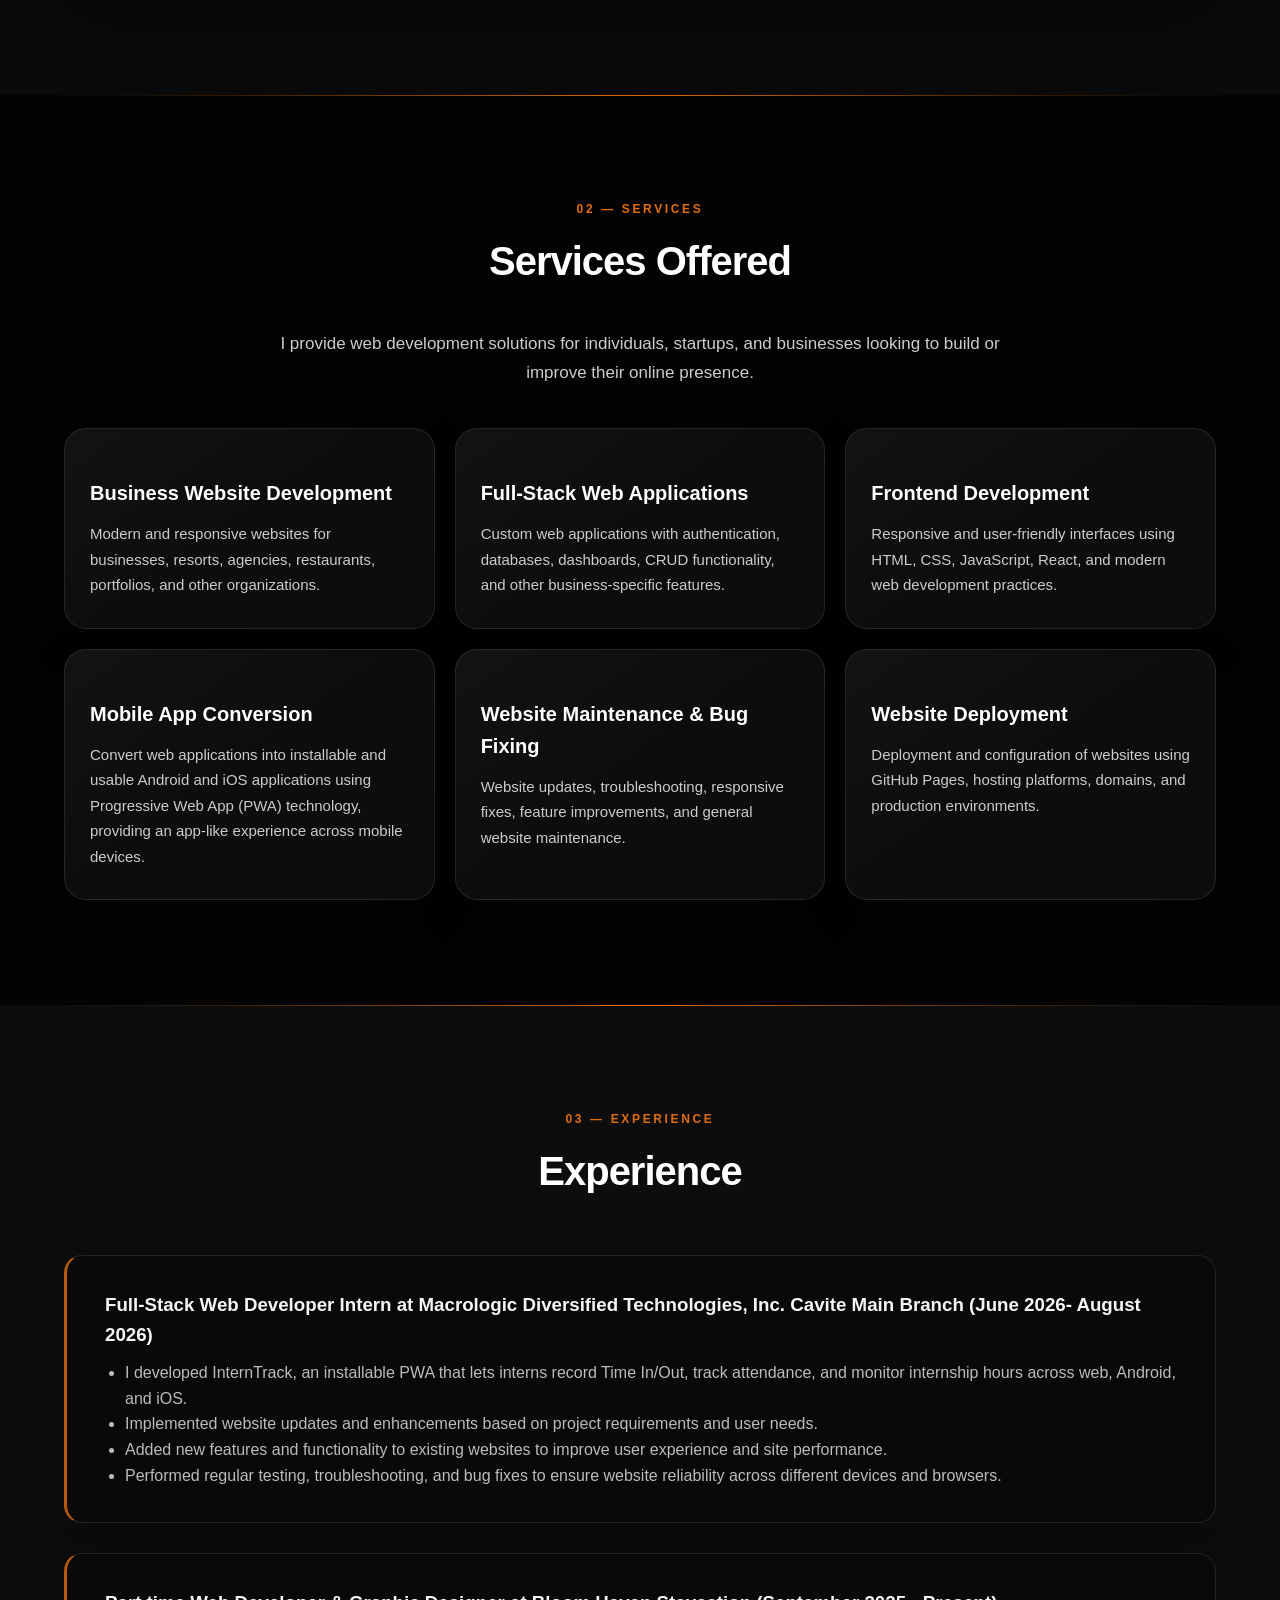
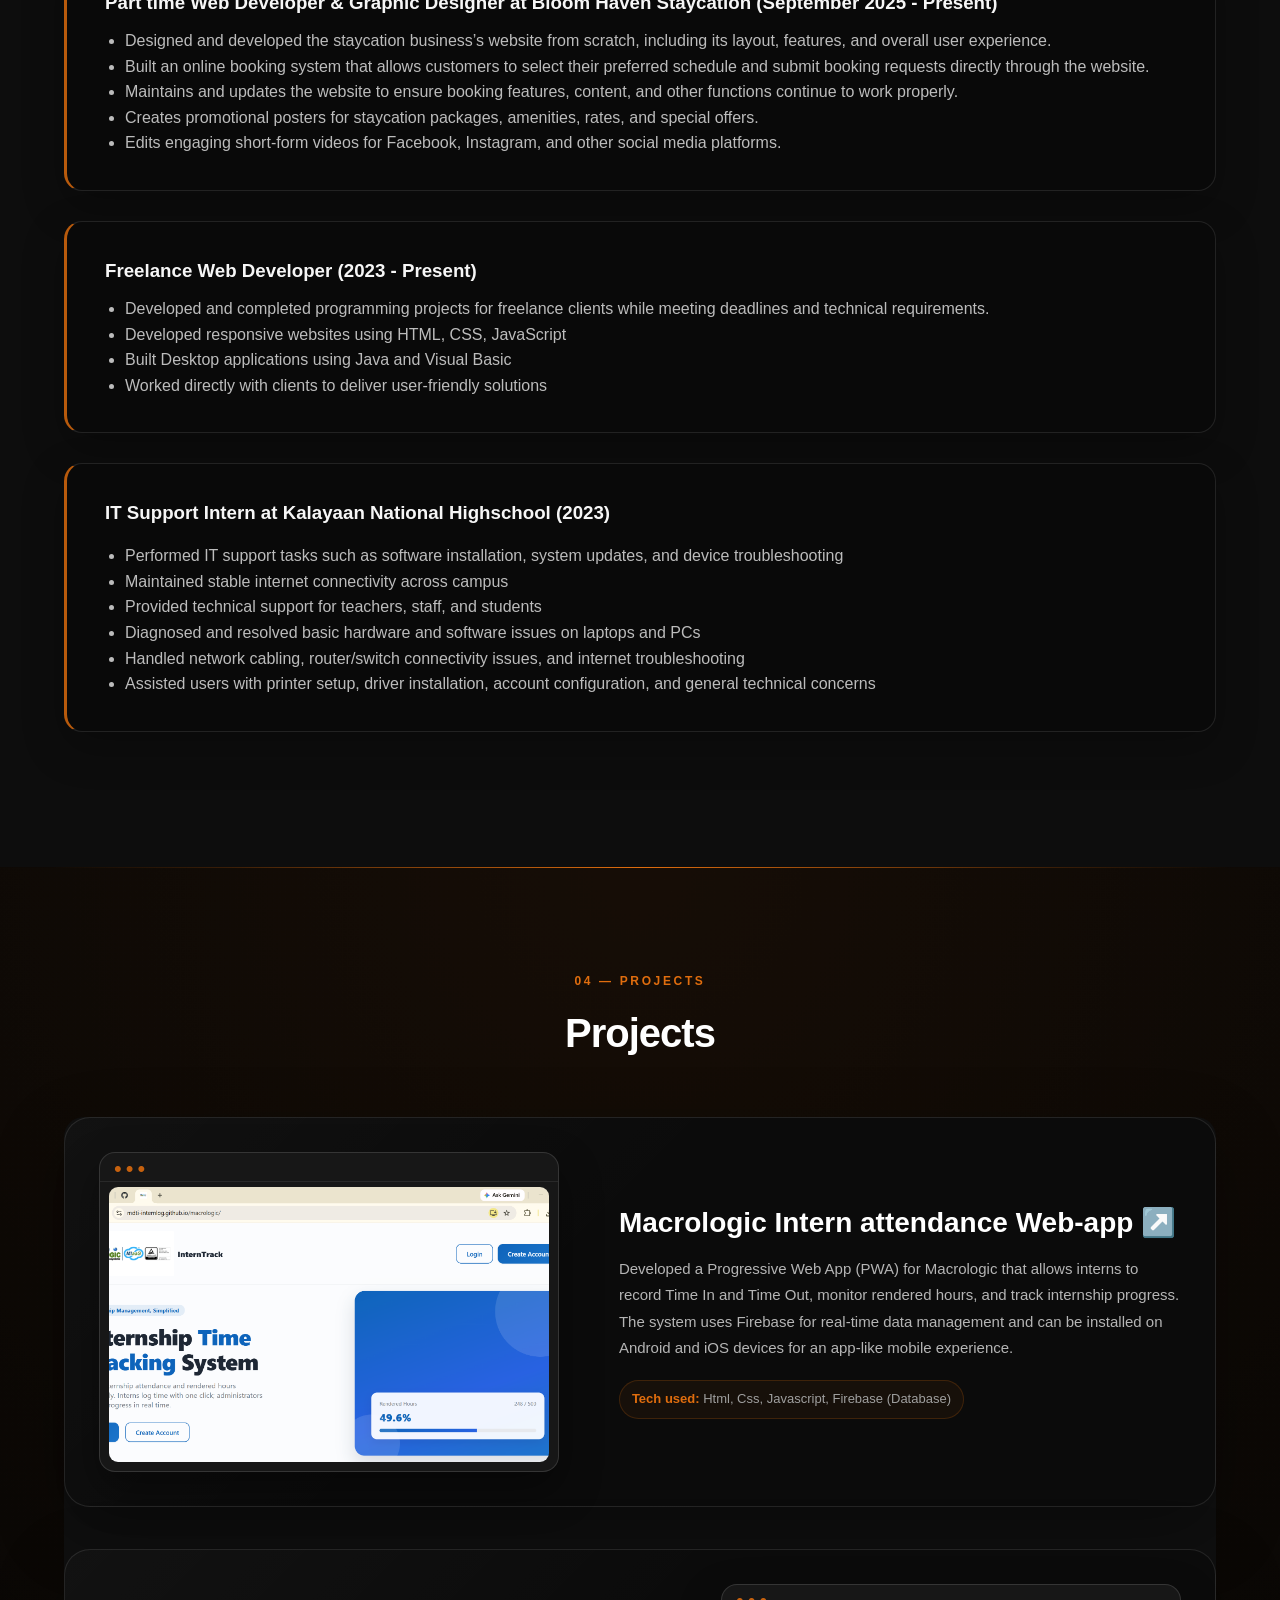
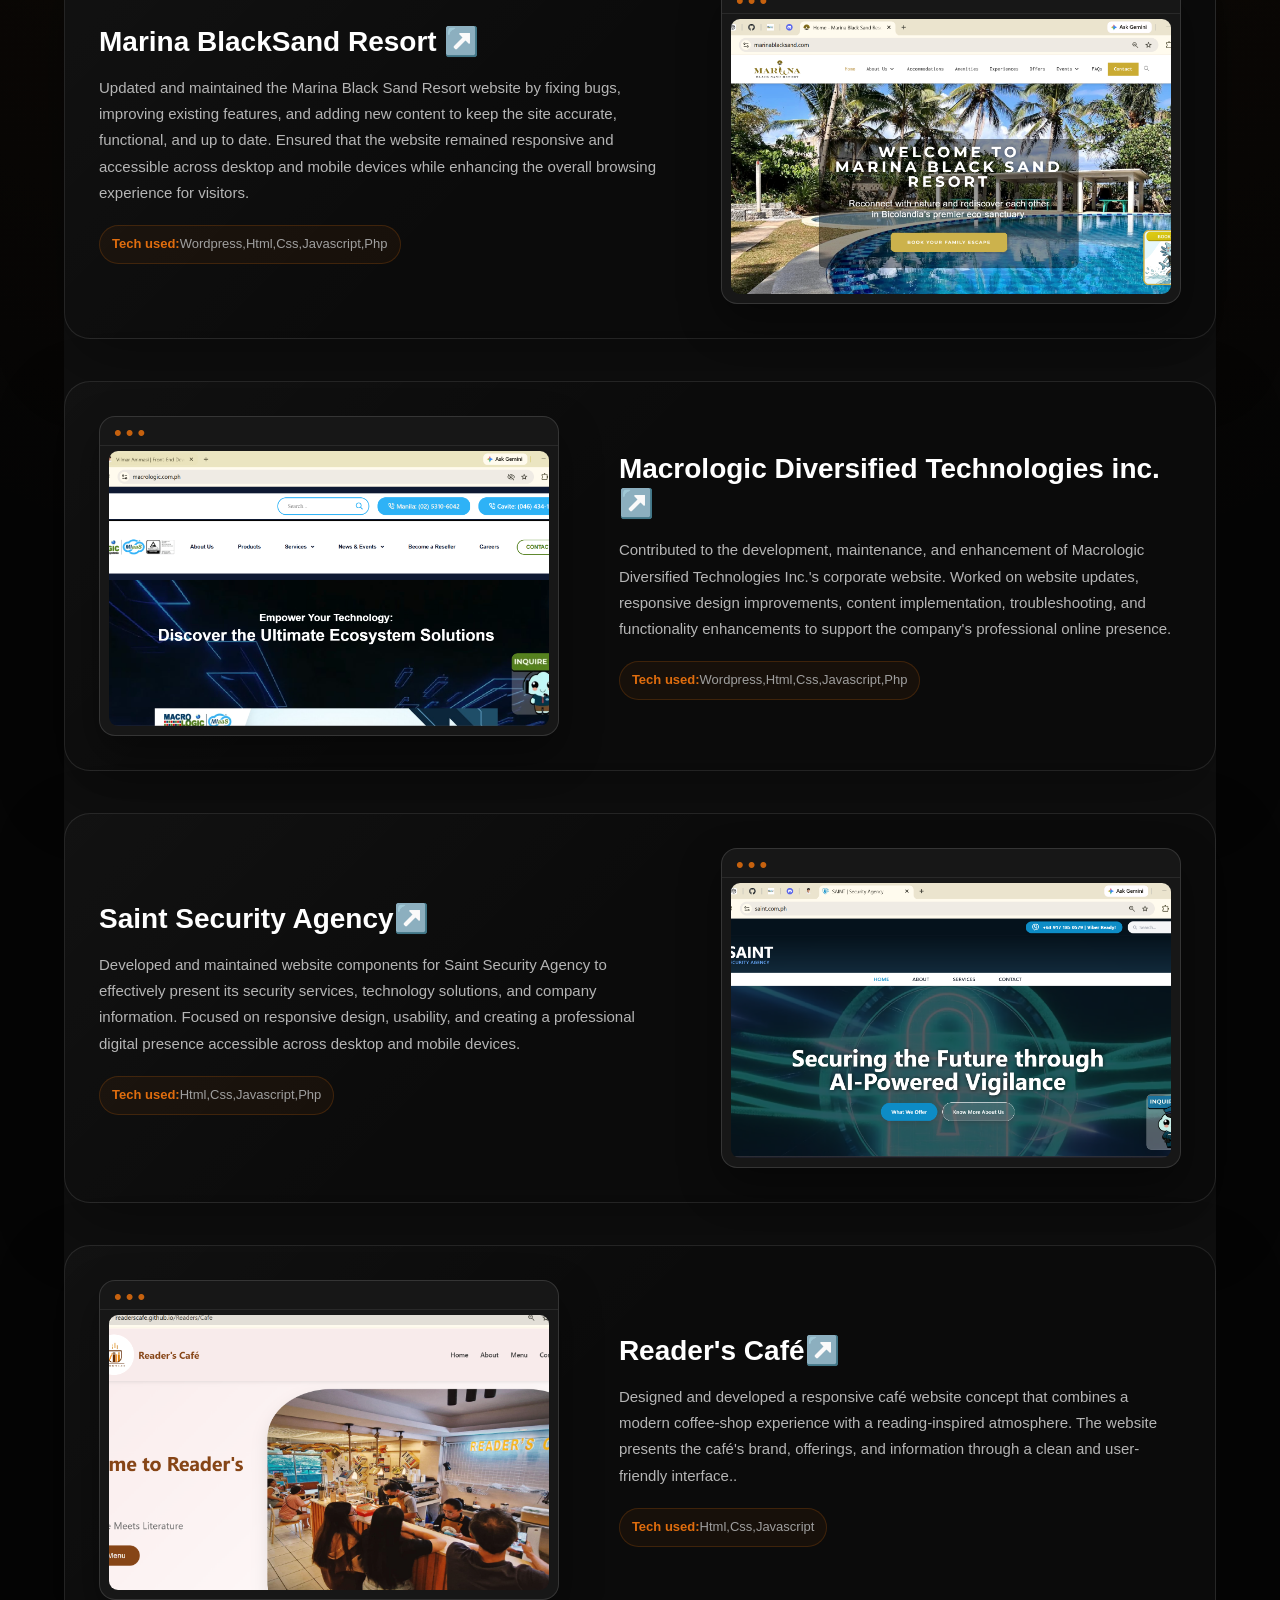
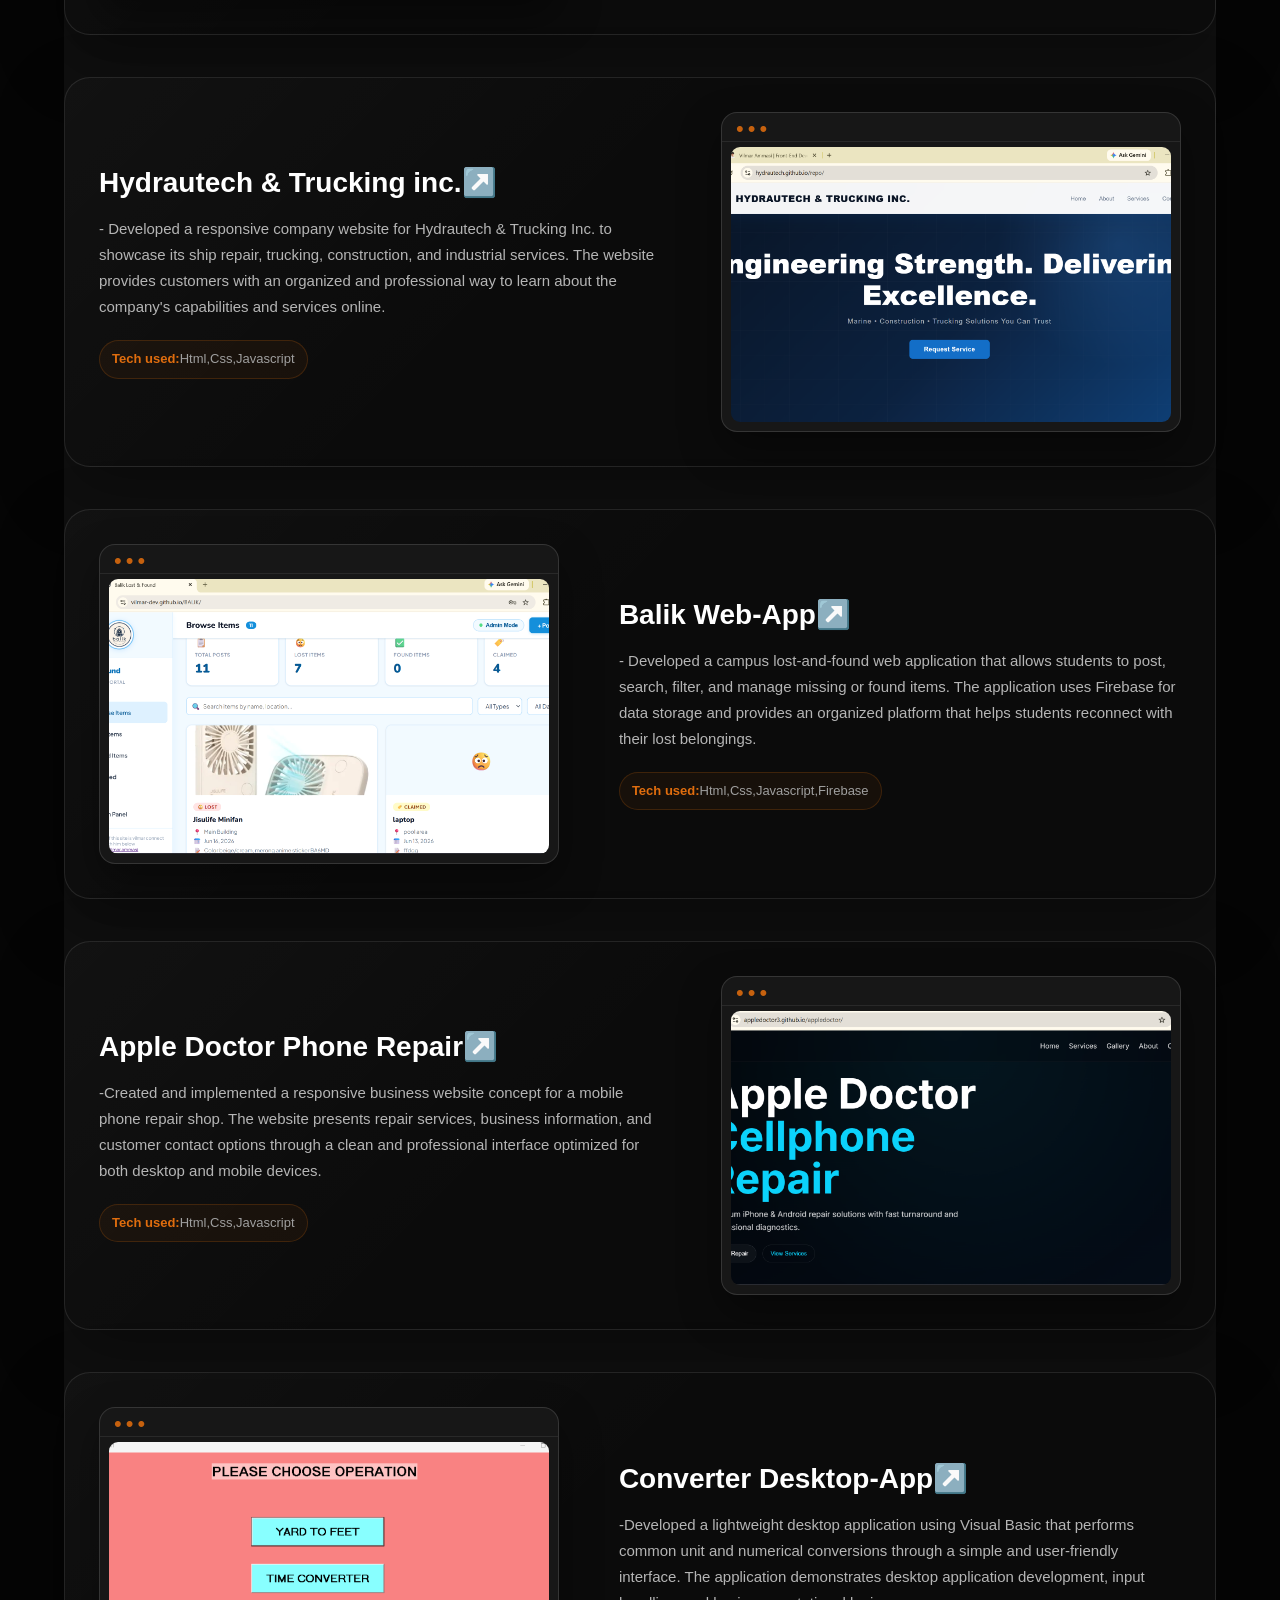
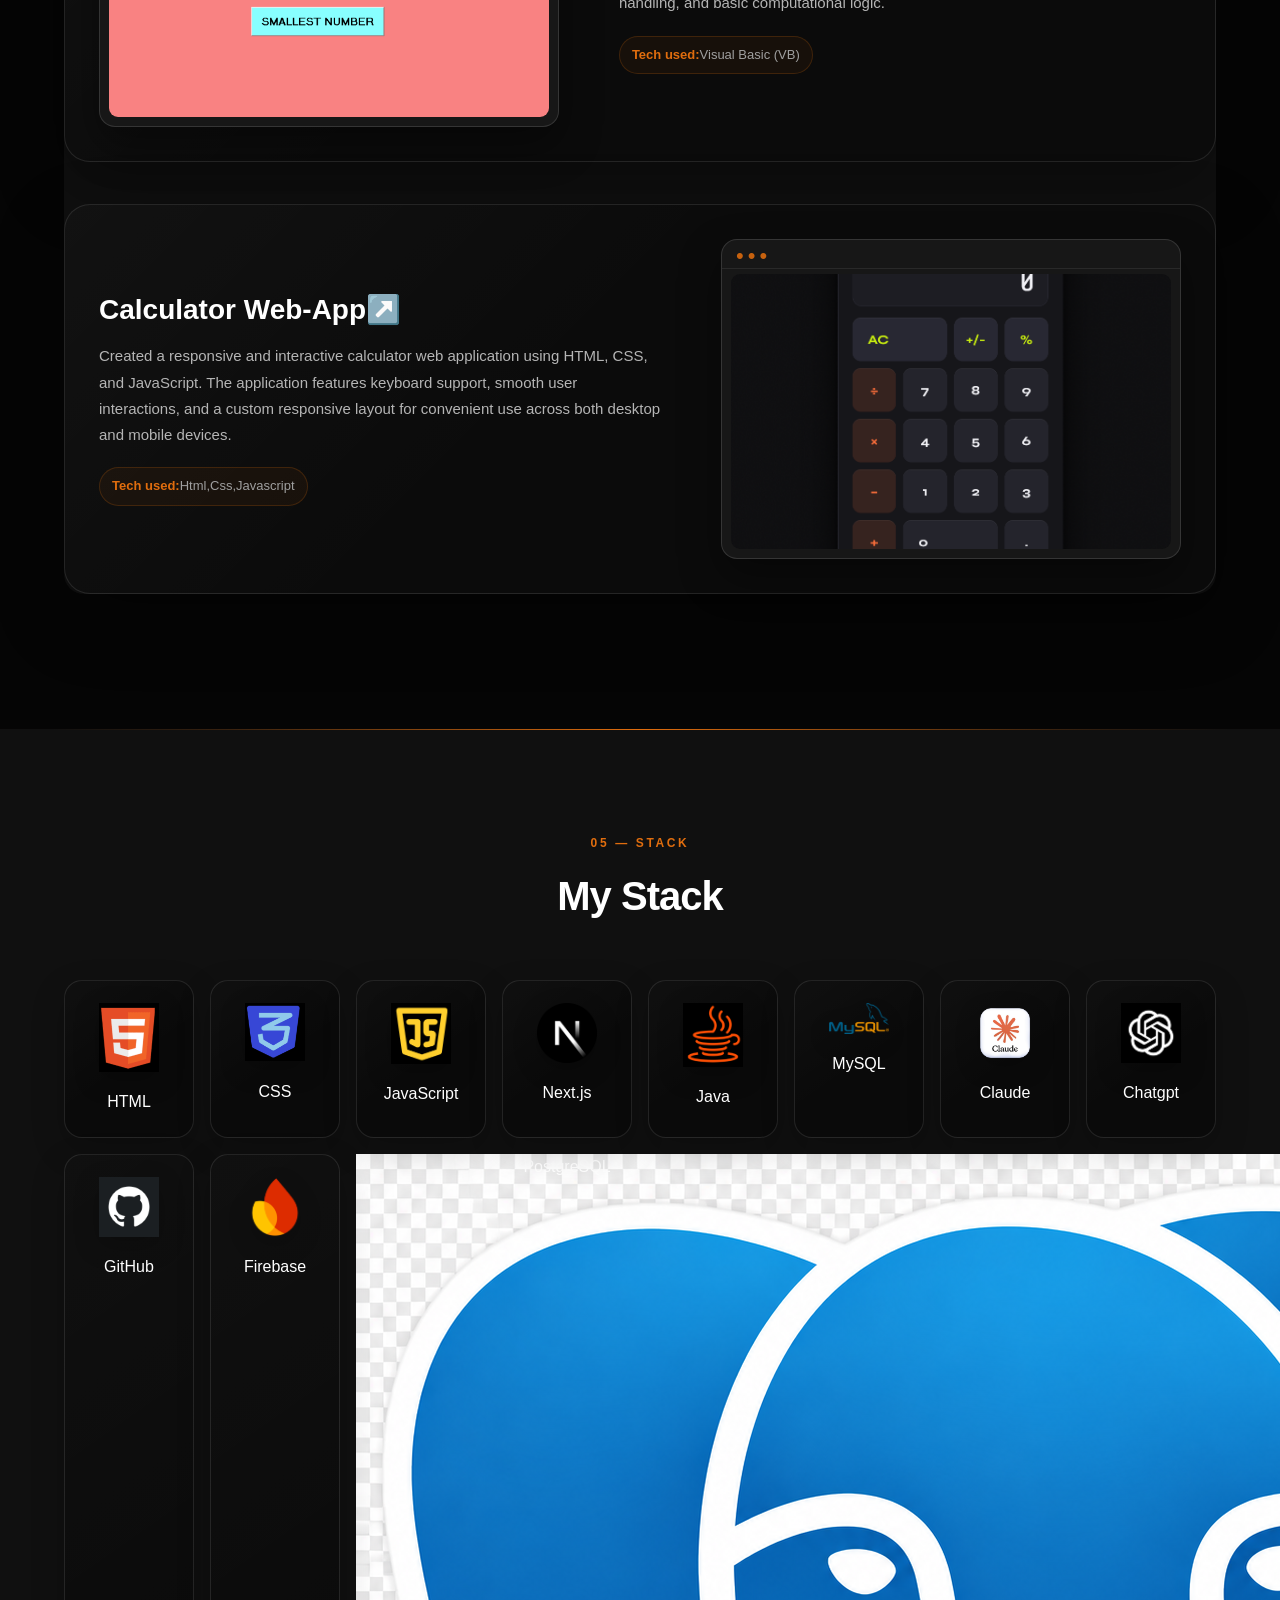
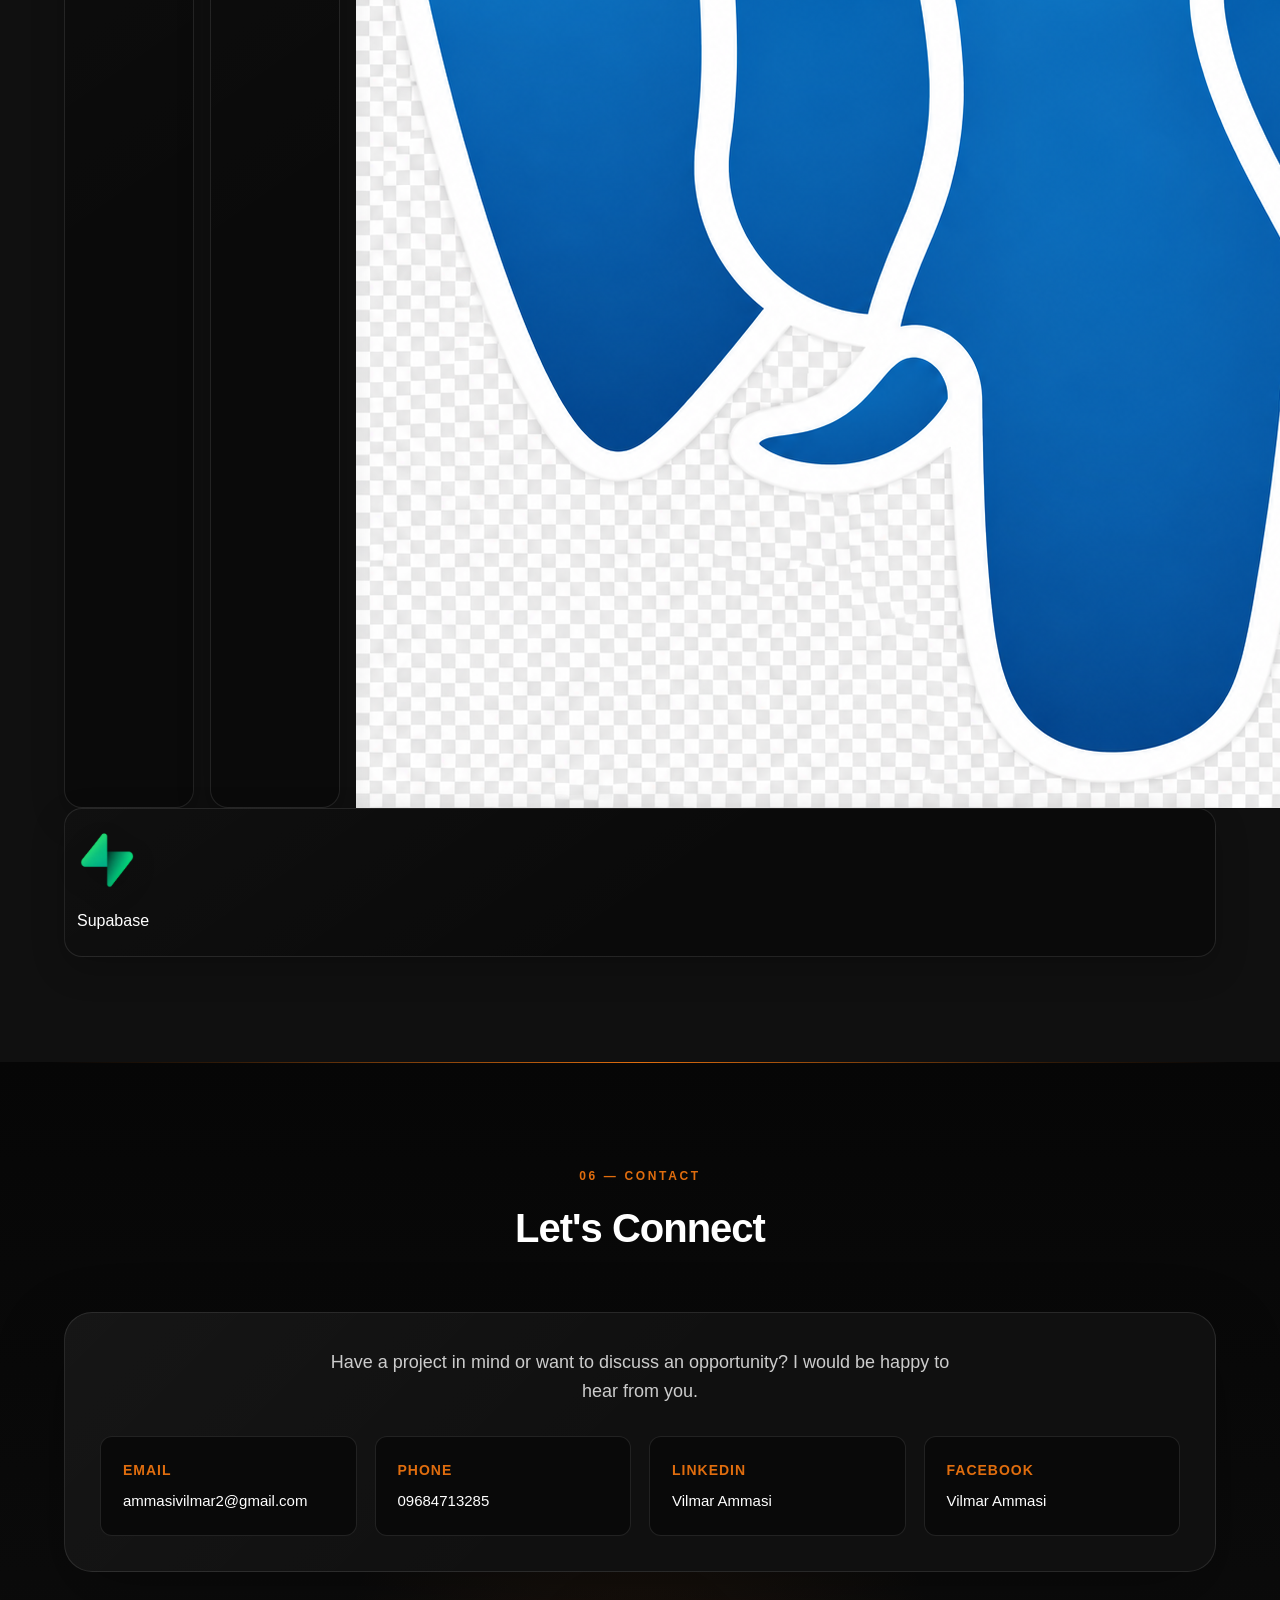
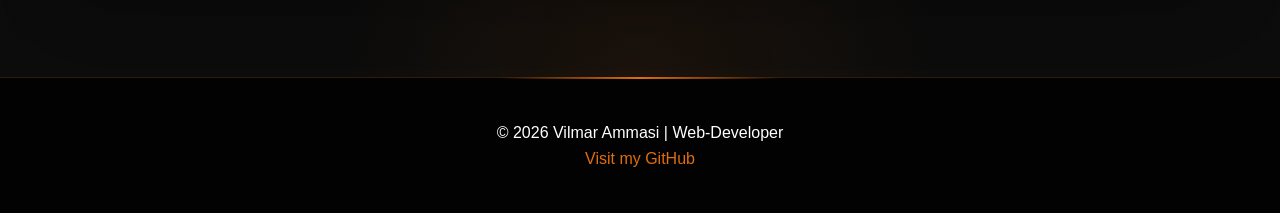
==== commit 958889d9: "Update index.html" ====
--- a/index.html
+++ b/index.html
@@ -572,12 +572,12 @@
            <div class="stack-item">
         <img src="img/posgres.png" alt="">
         <p>PostgreSQL</p>
-      </div
+           </div>
 
            <div class="stack-item">
         <img src="img/supabaselogo.png" alt="">
         <p>Supabase</p>
-      </div
+           </div>
 
 
       
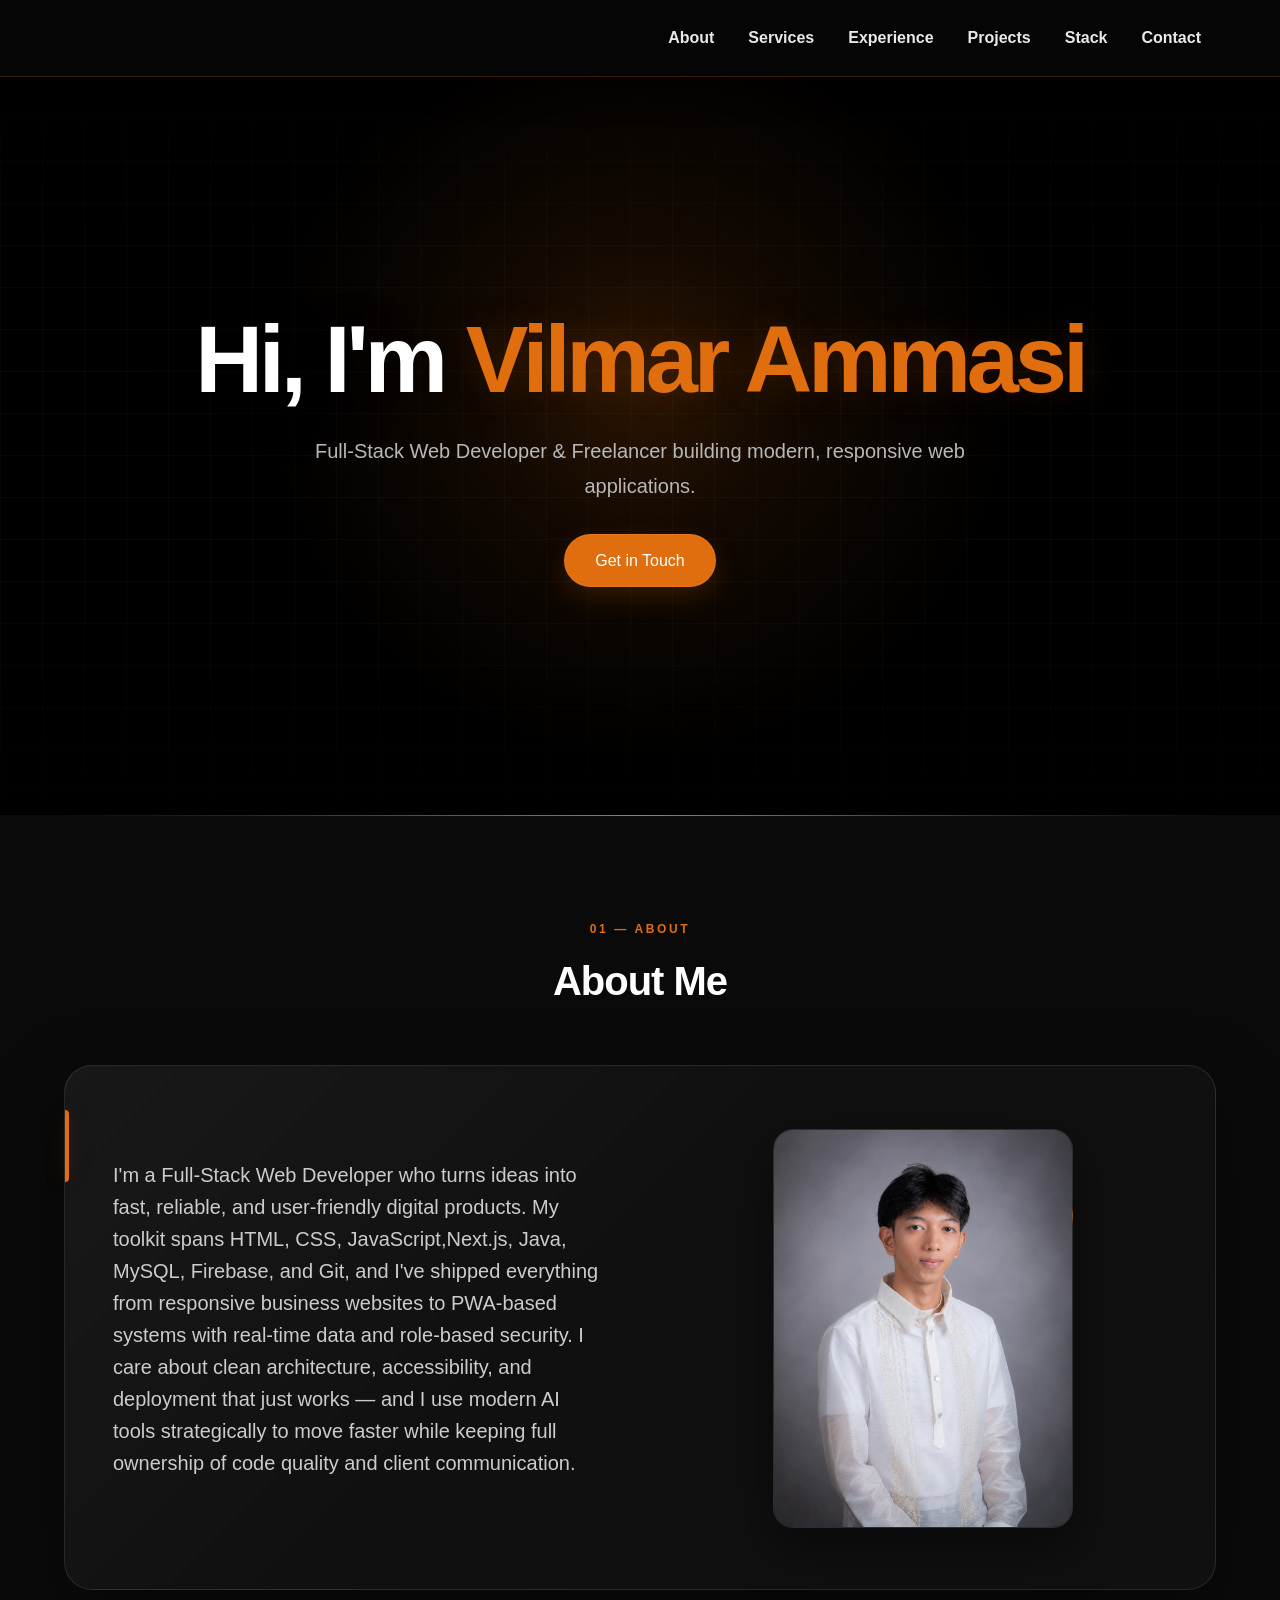
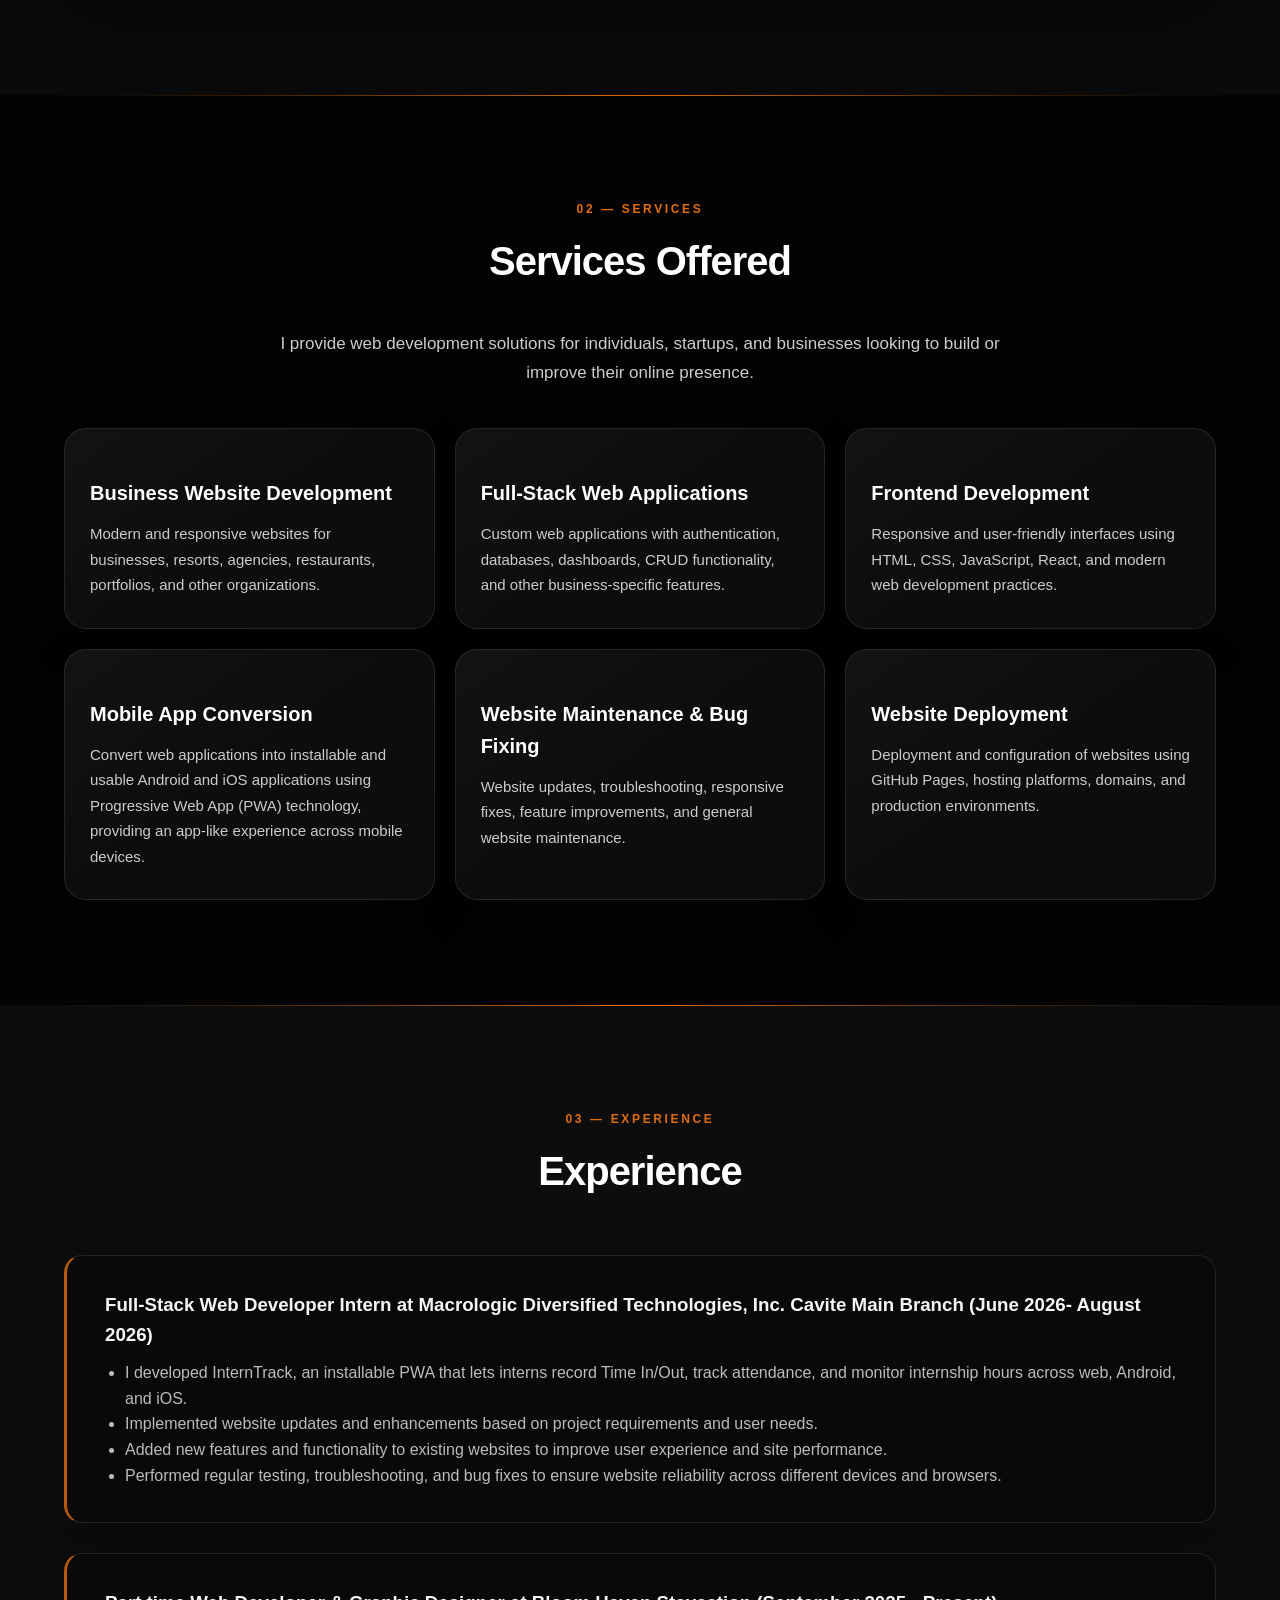
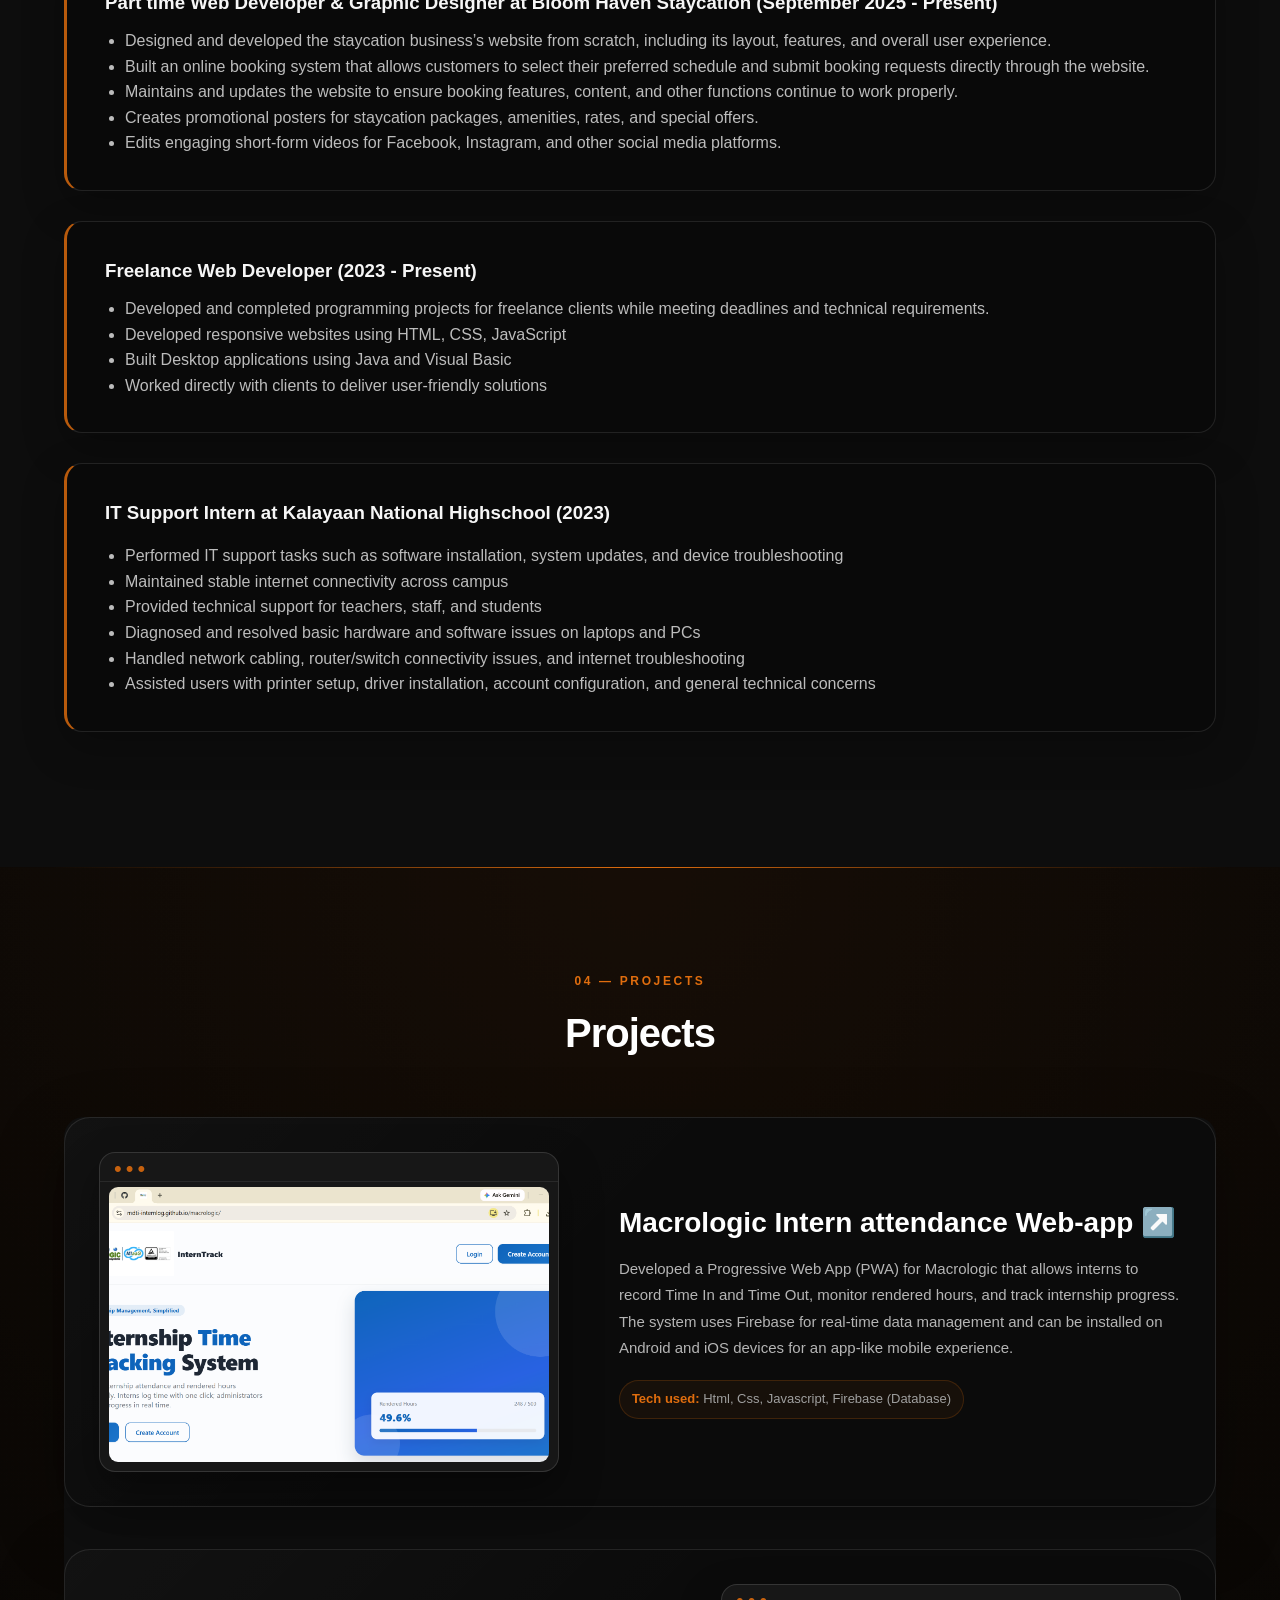
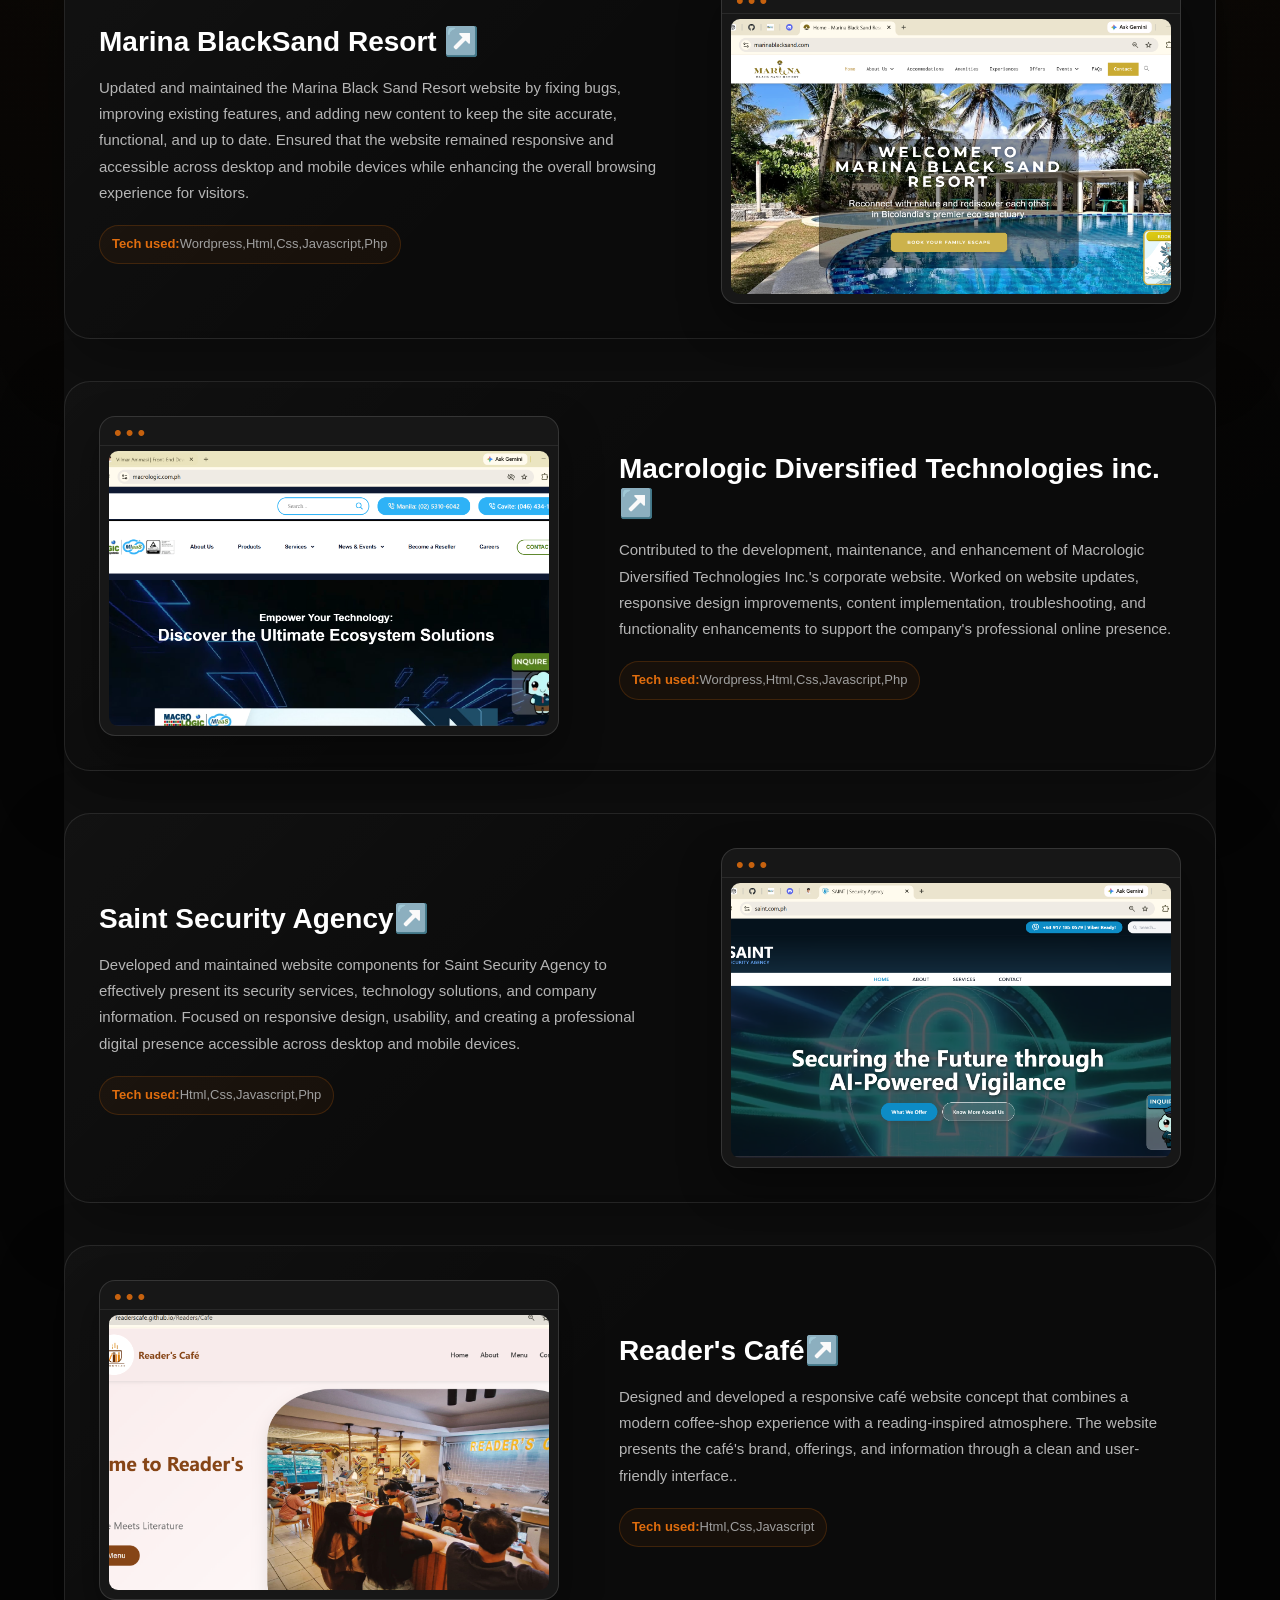
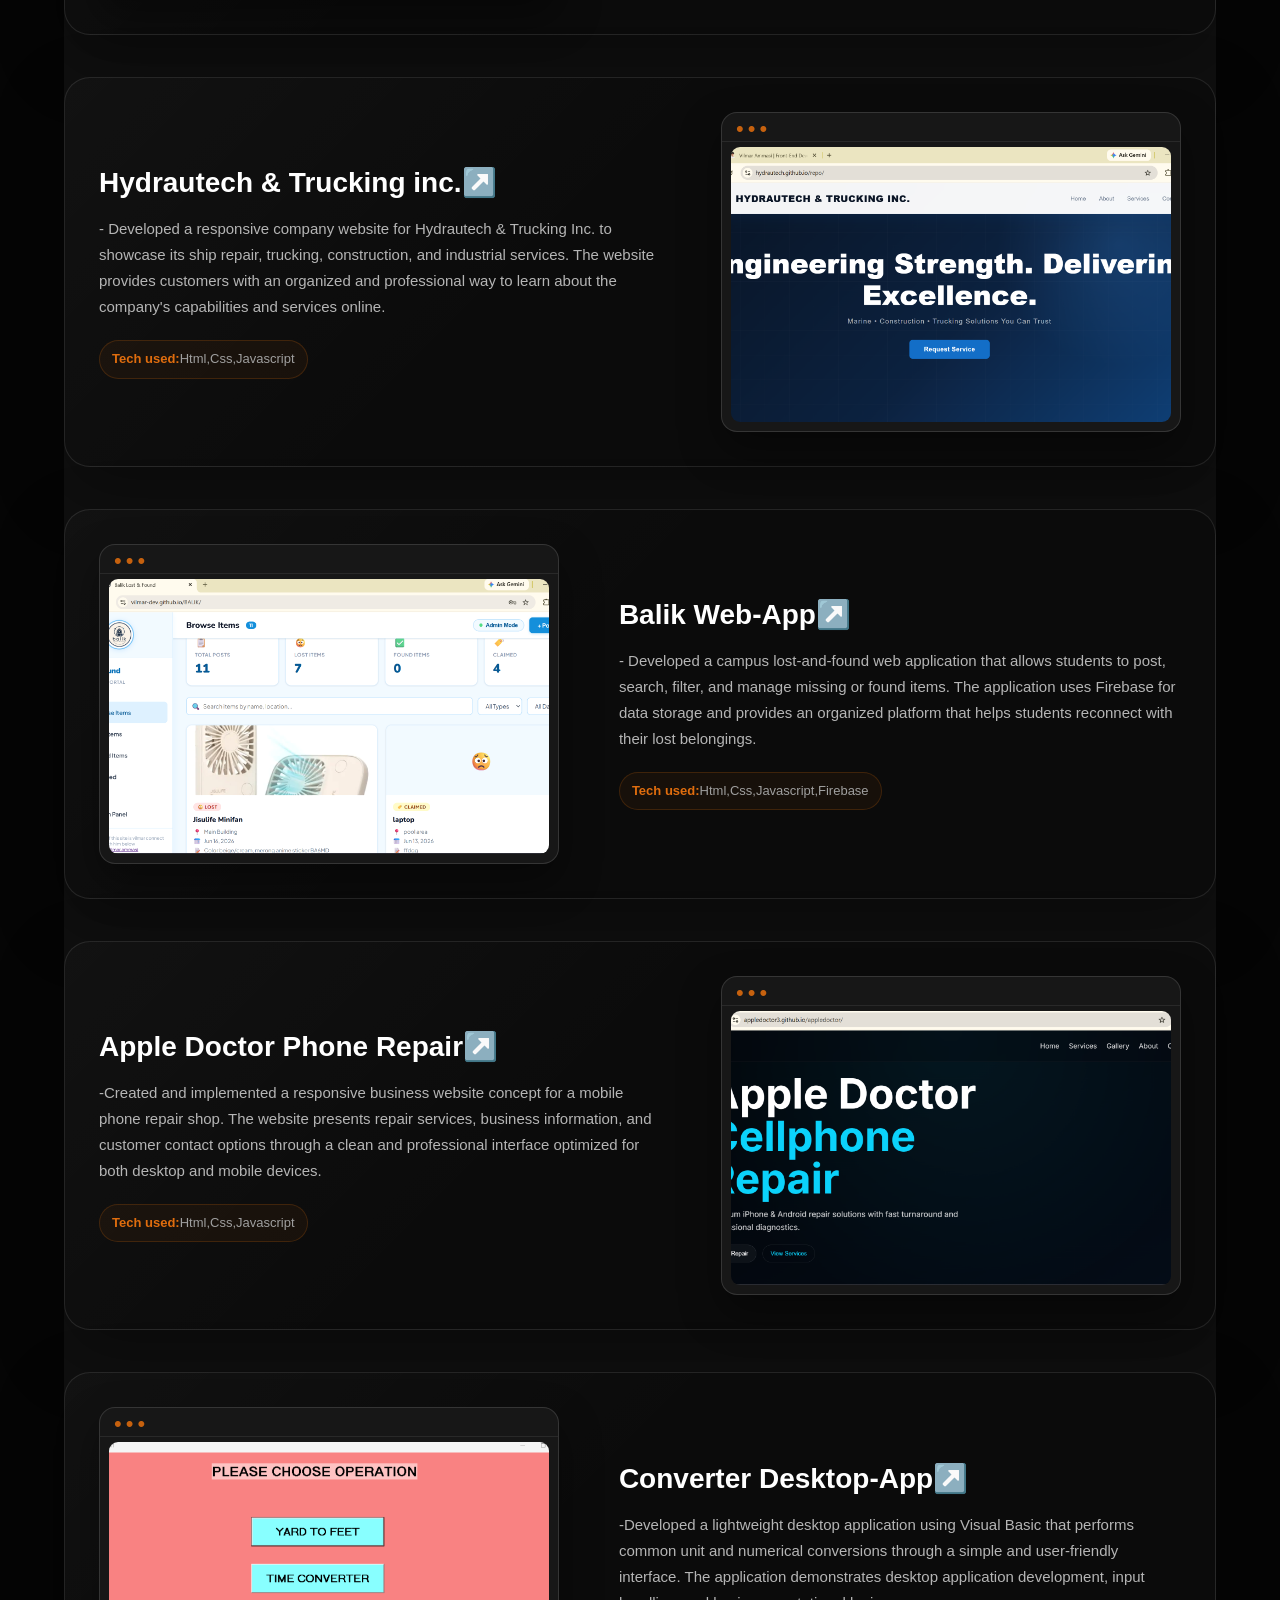
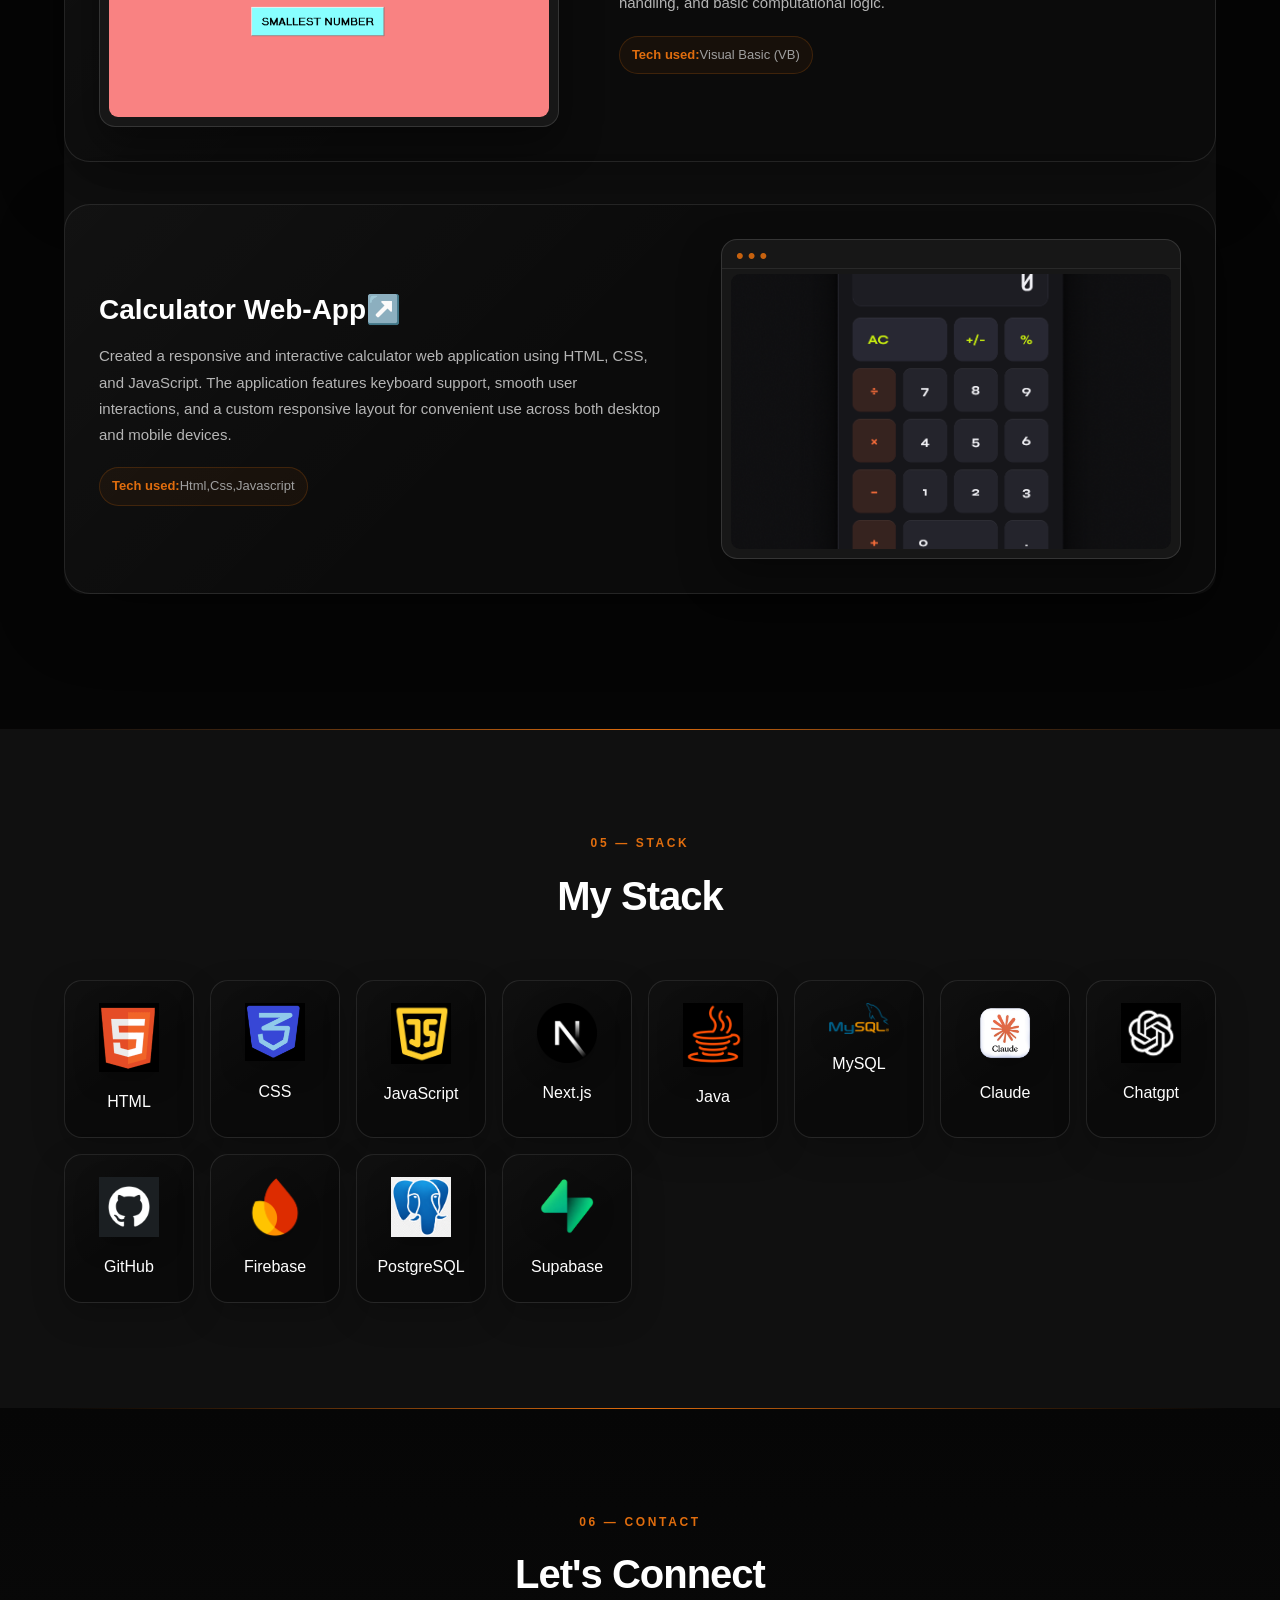
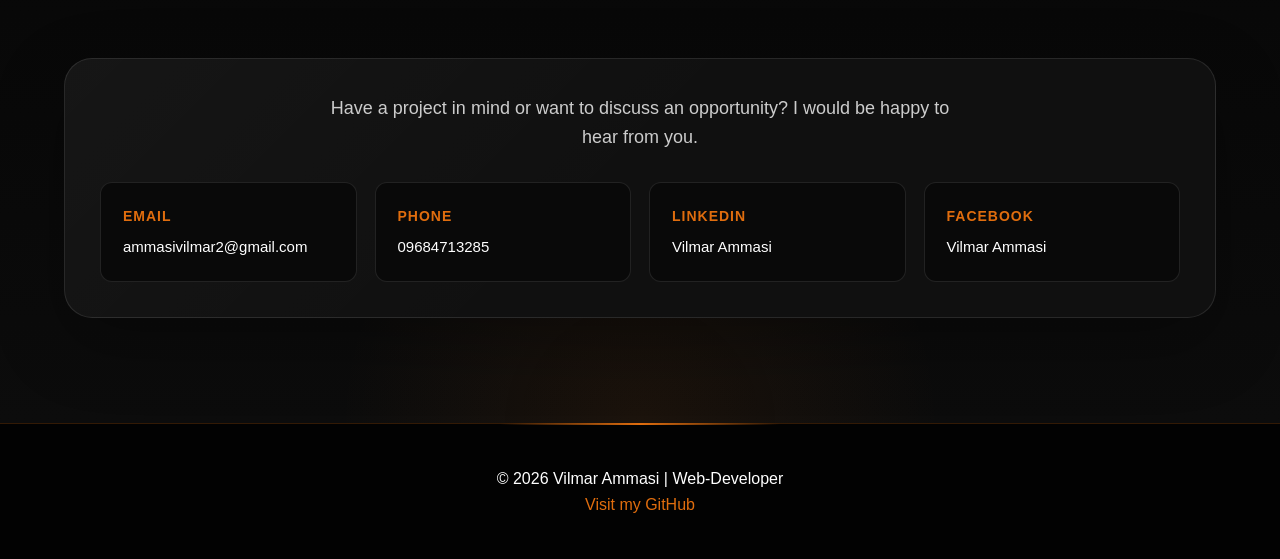
==== commit 595f8dfb: "Update index.html" ====
--- a/index.html
+++ b/index.html
@@ -564,7 +564,7 @@
       <div class="stack-item">
         <img src="img/firebase.webp" alt="">
         <p>Firebase</p>
-      </div
+      </div>
 
 
 
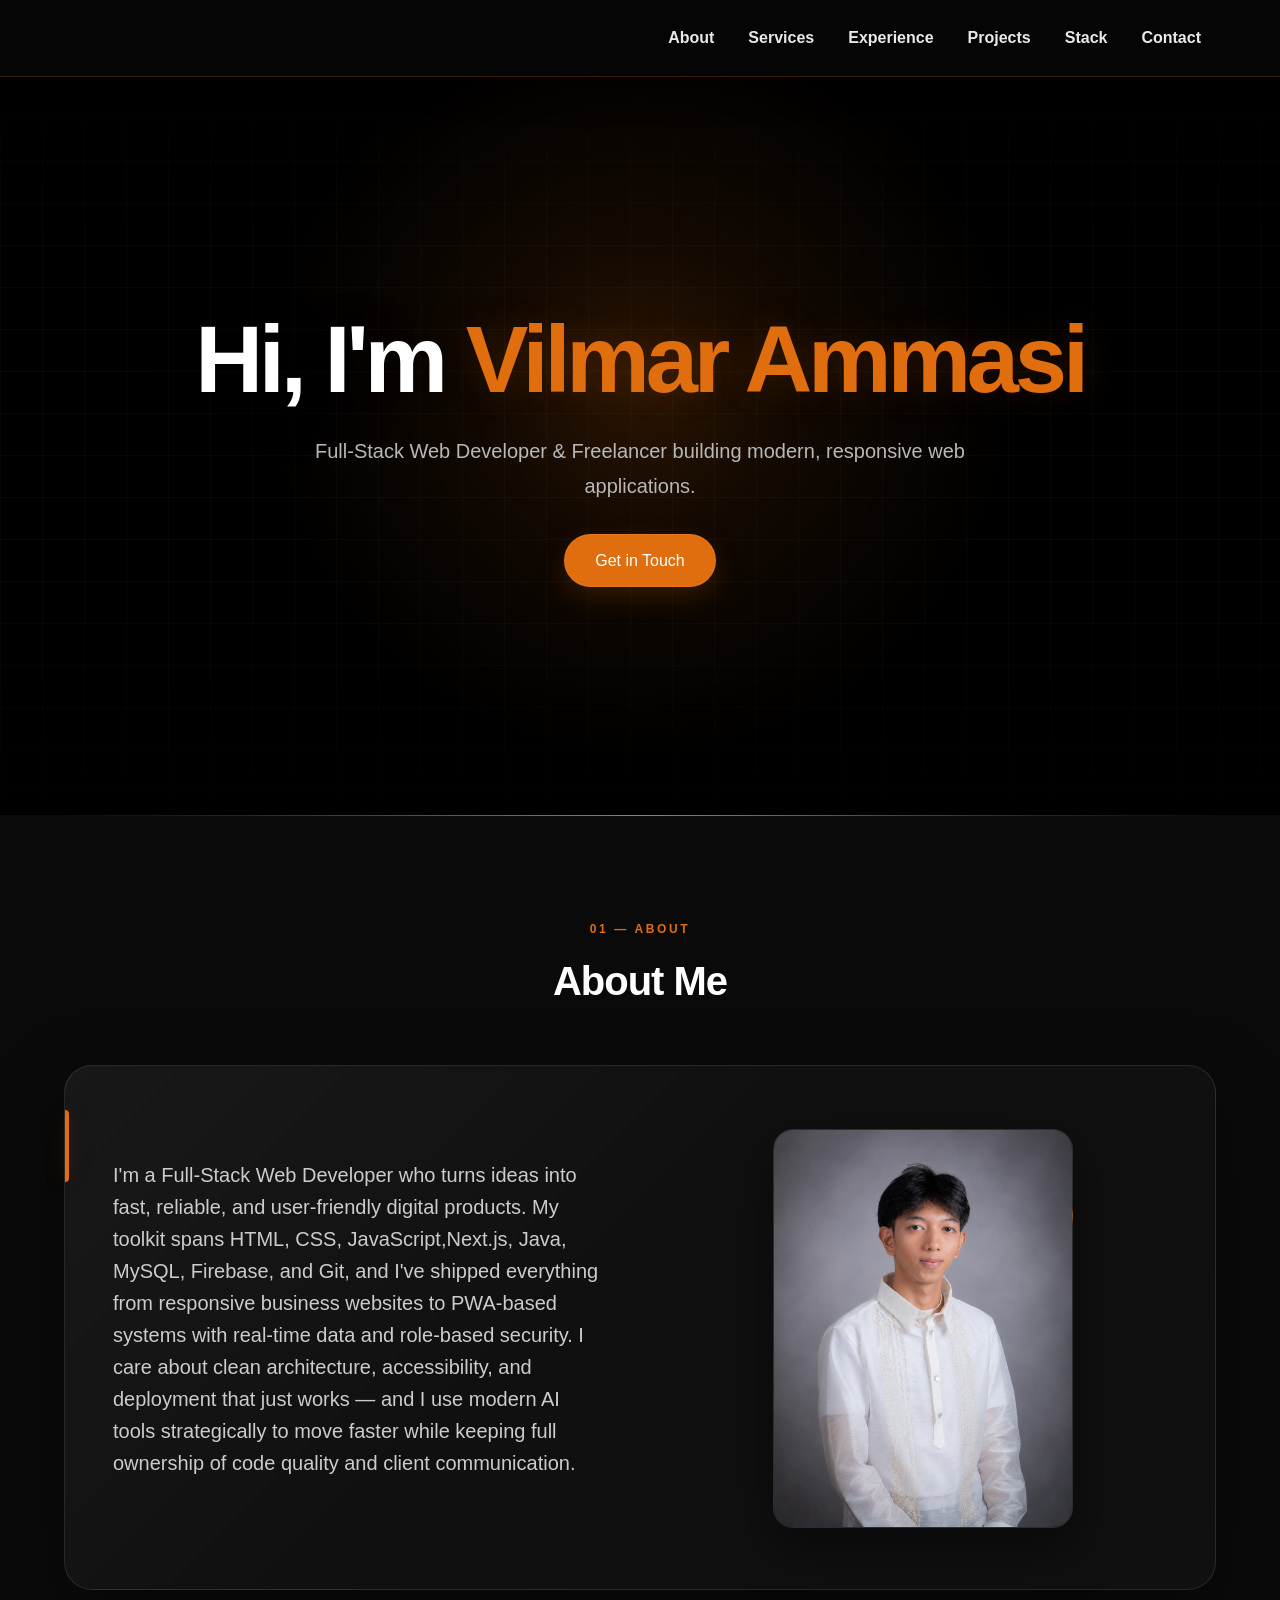
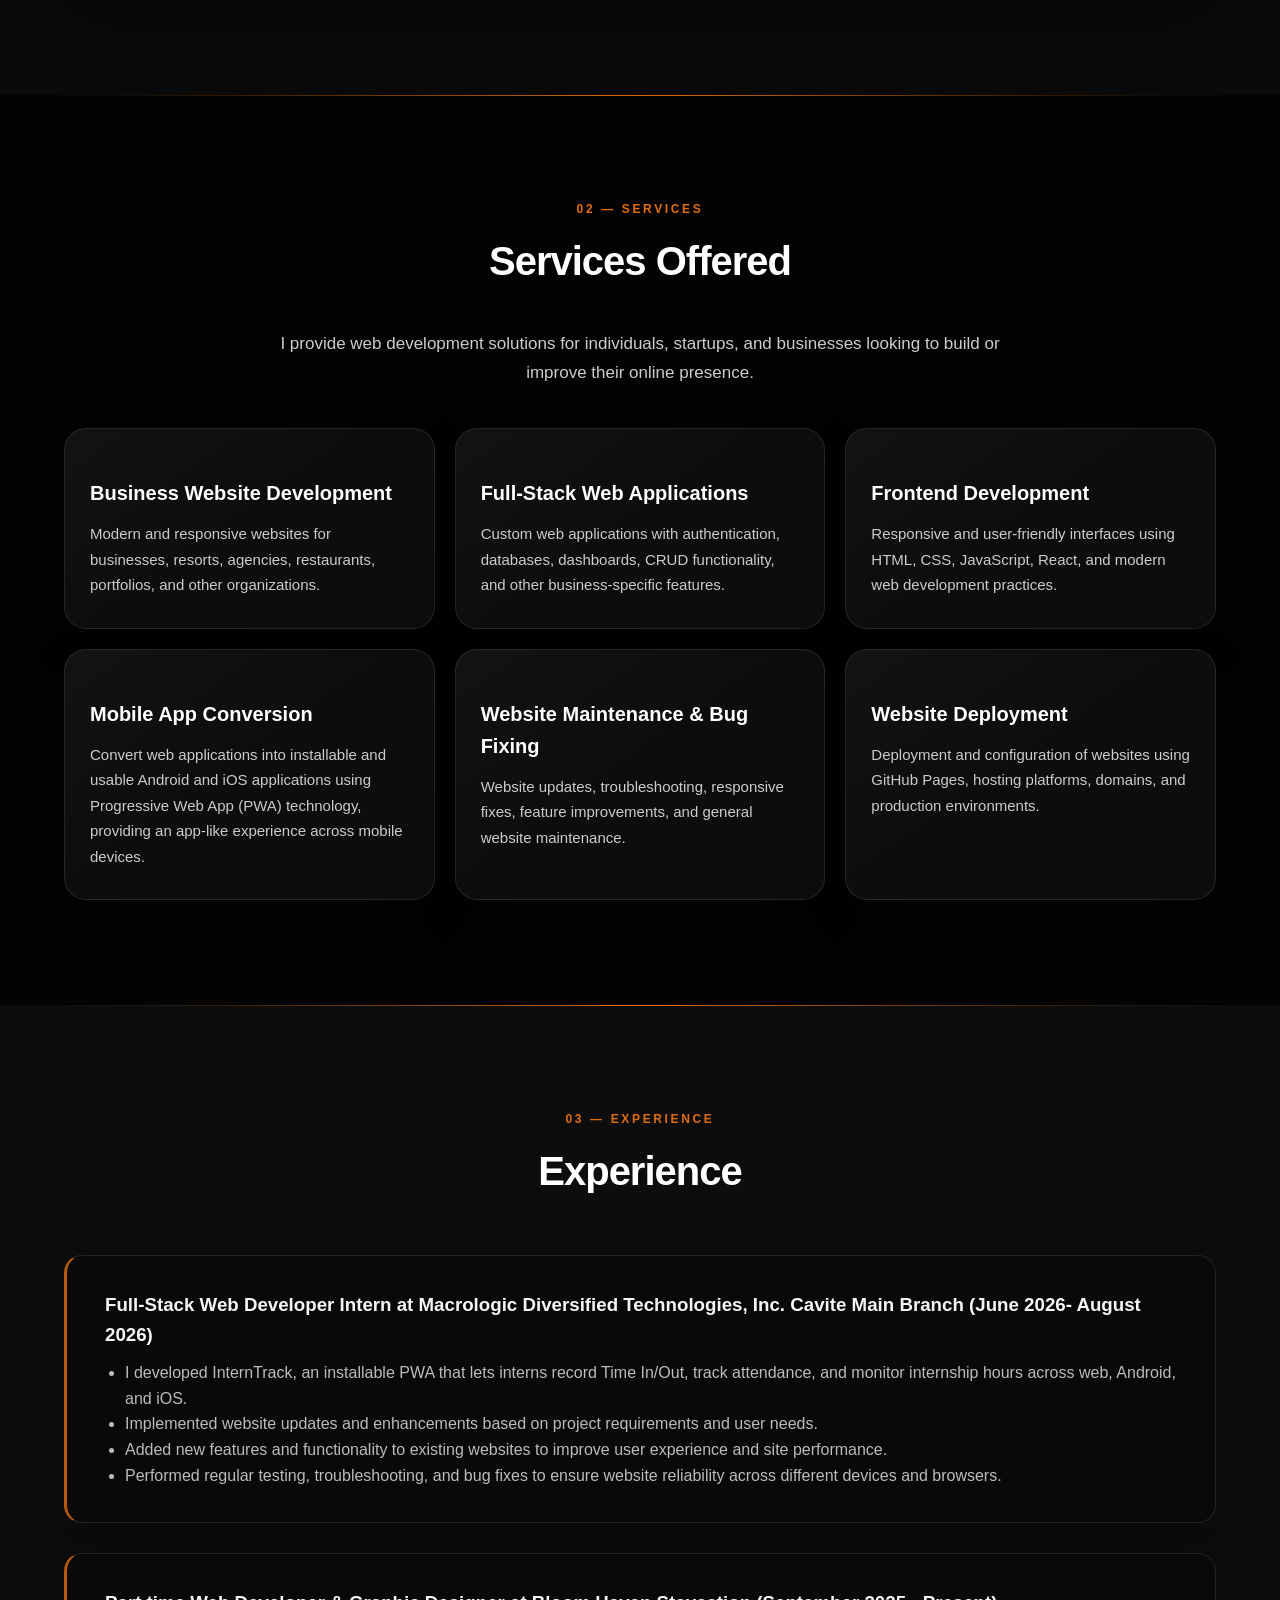
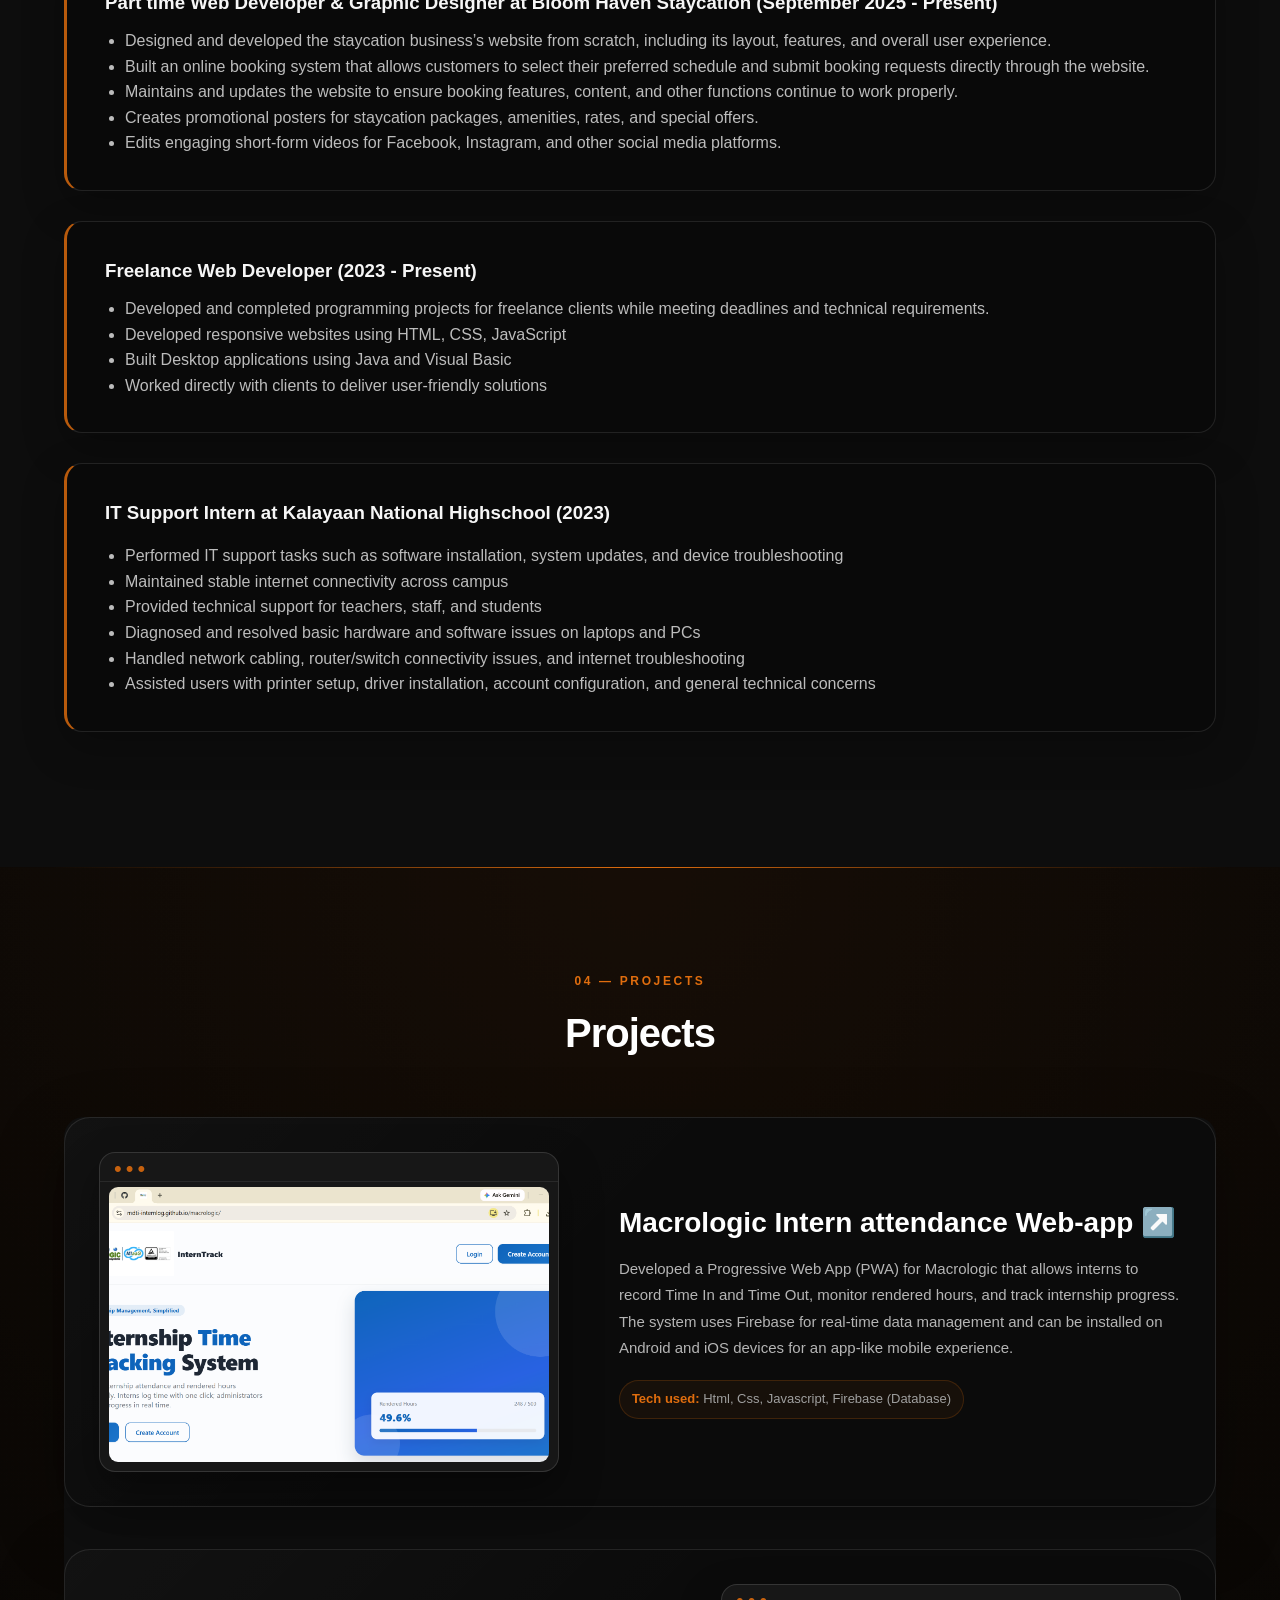
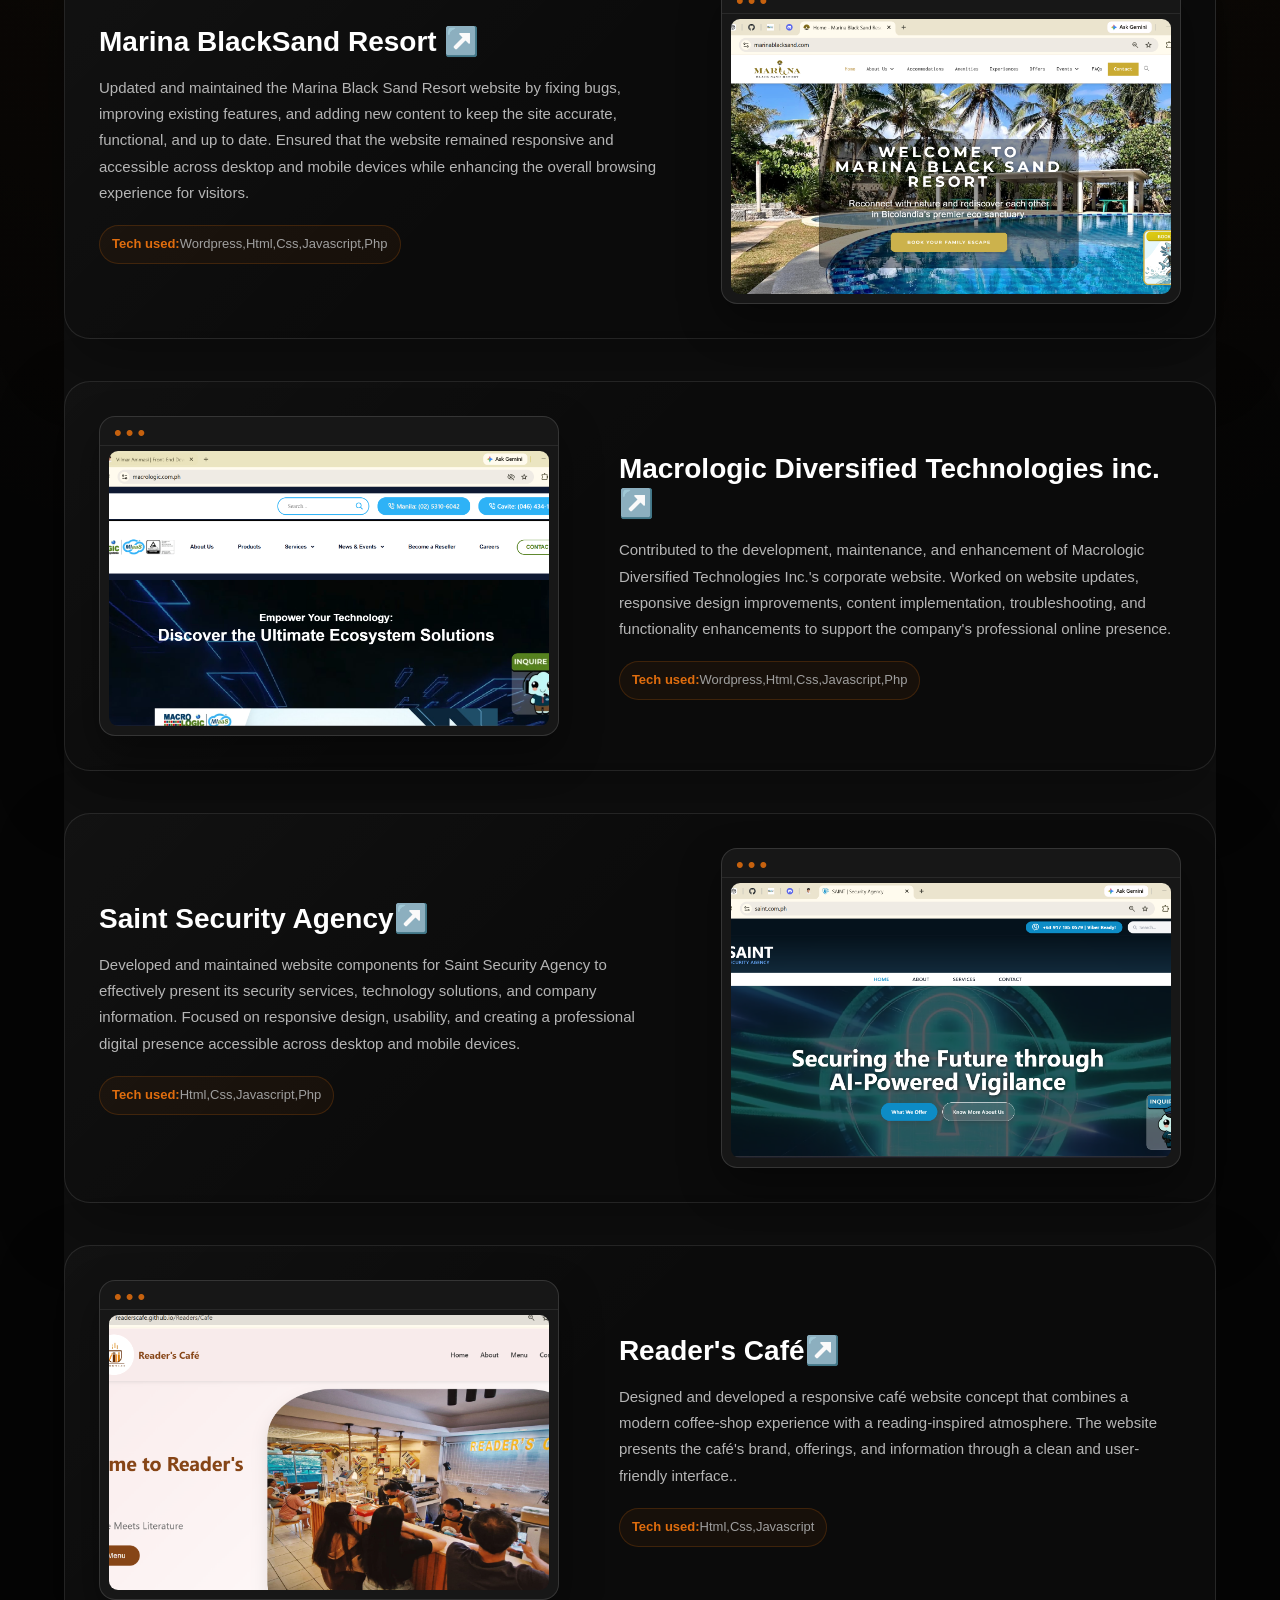
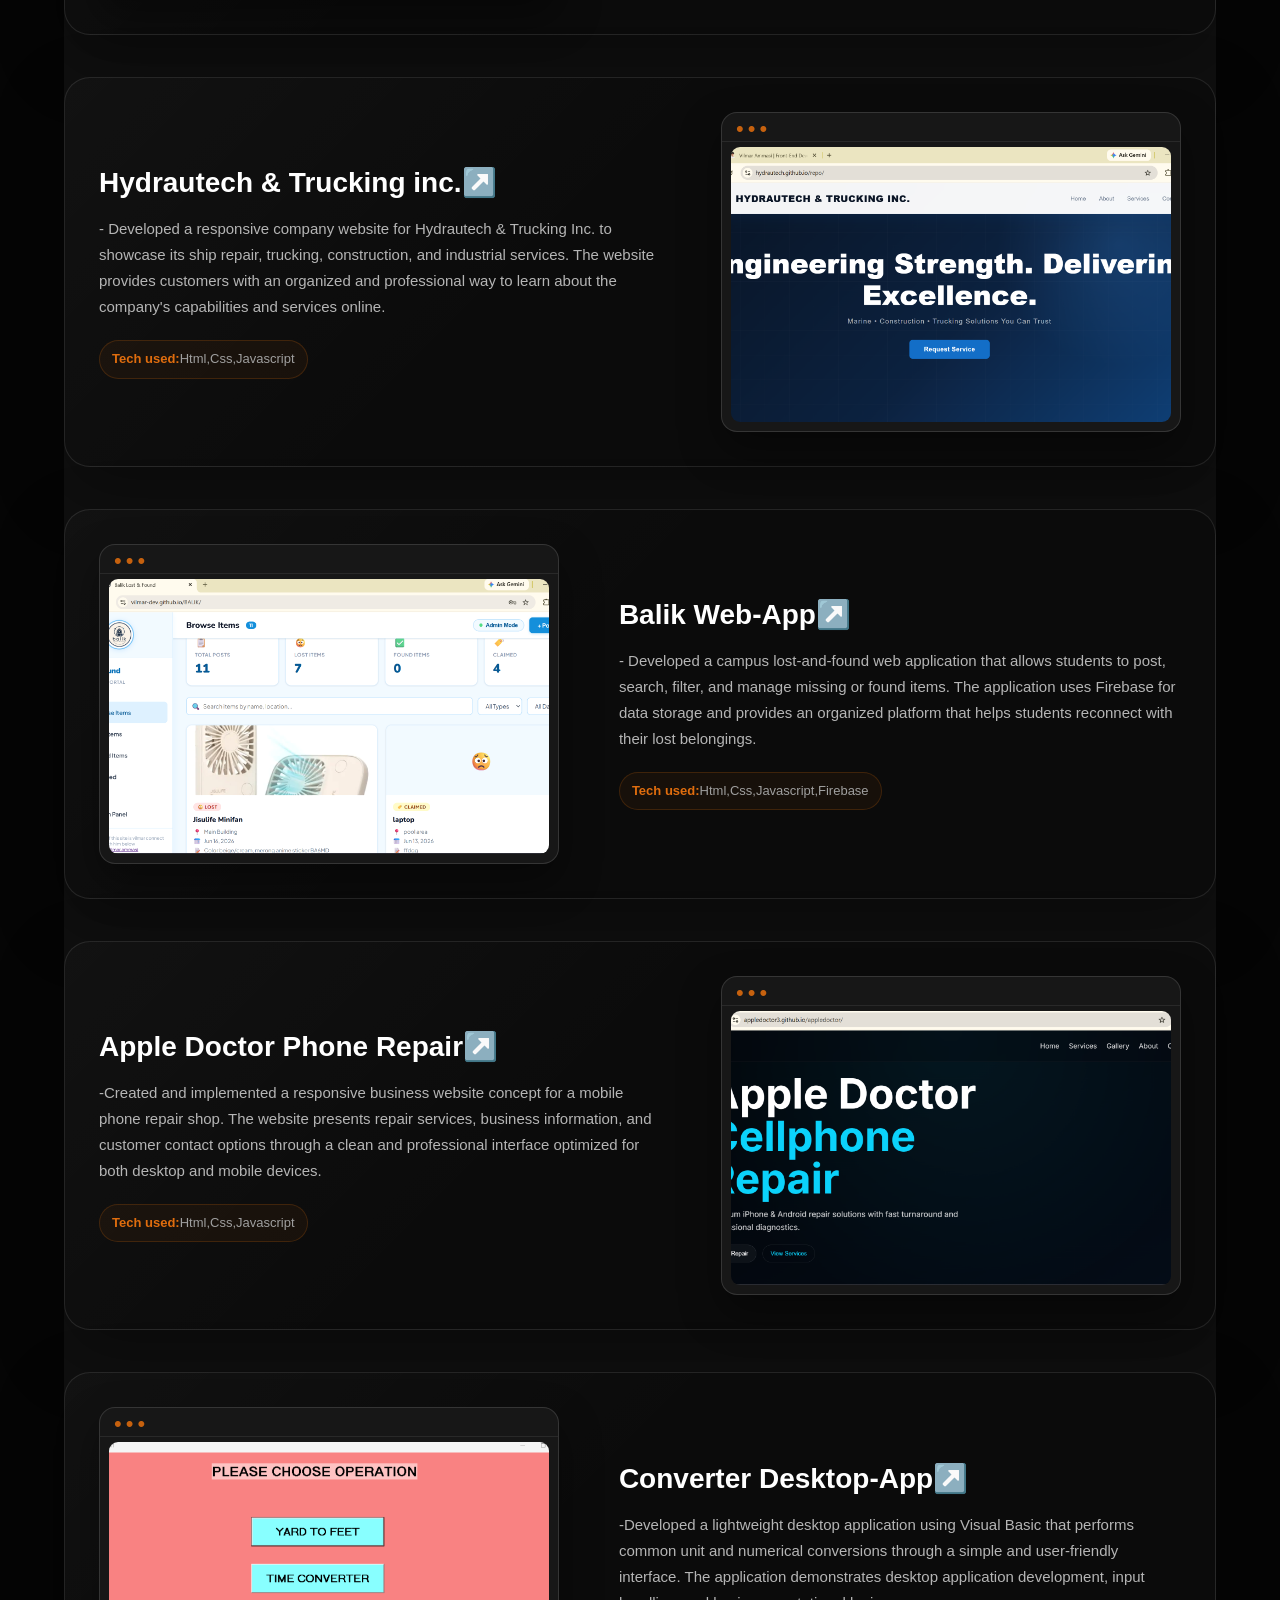
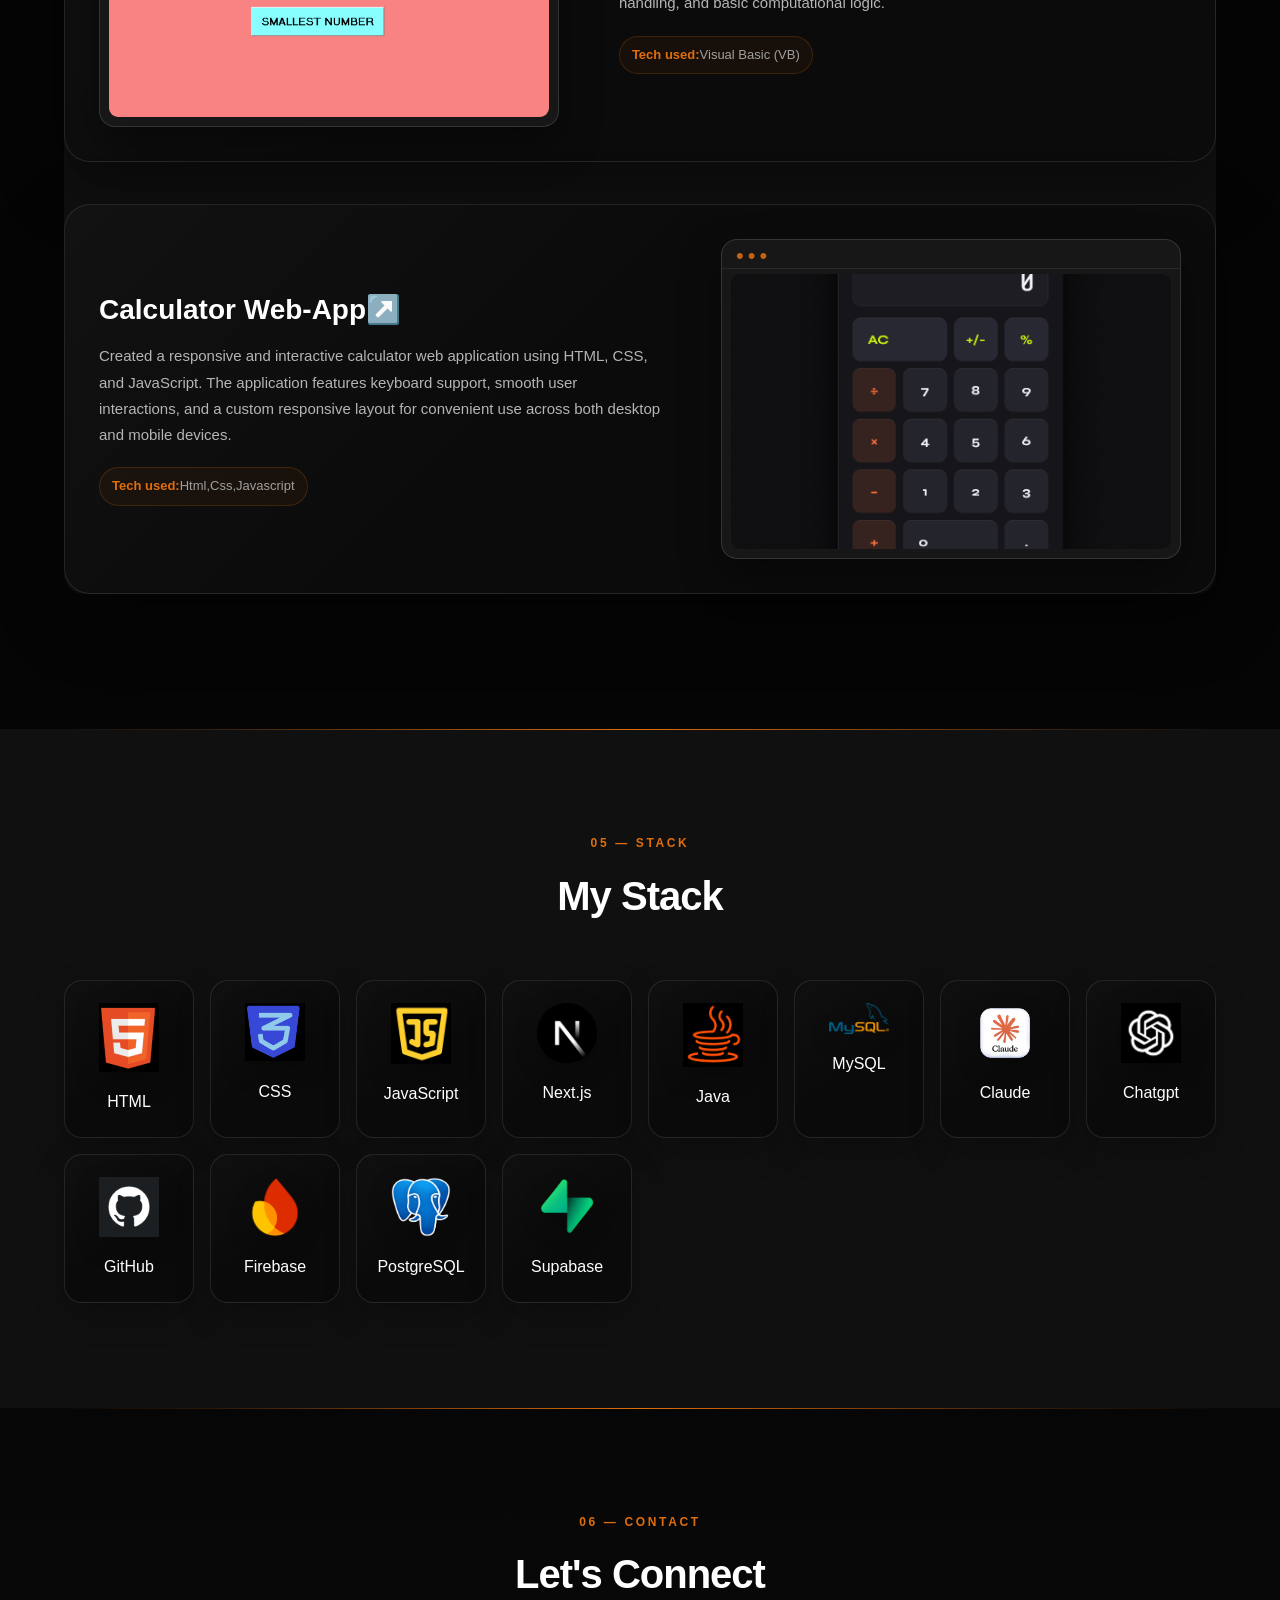
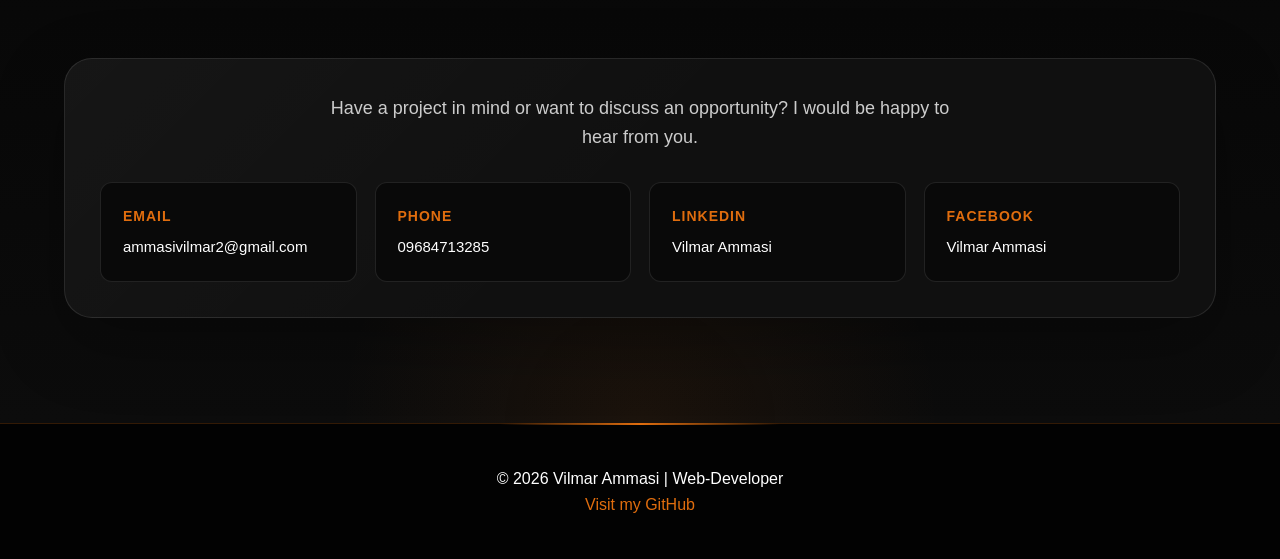
==== commit fe991239: "Update index.html" ====
--- a/index.html
+++ b/index.html
@@ -570,7 +570,7 @@
 
 
            <div class="stack-item">
-        <img src="img/posgres.png" alt="">
+        <img src="img/posgresql.png" alt="">
         <p>PostgreSQL</p>
            </div>
 
